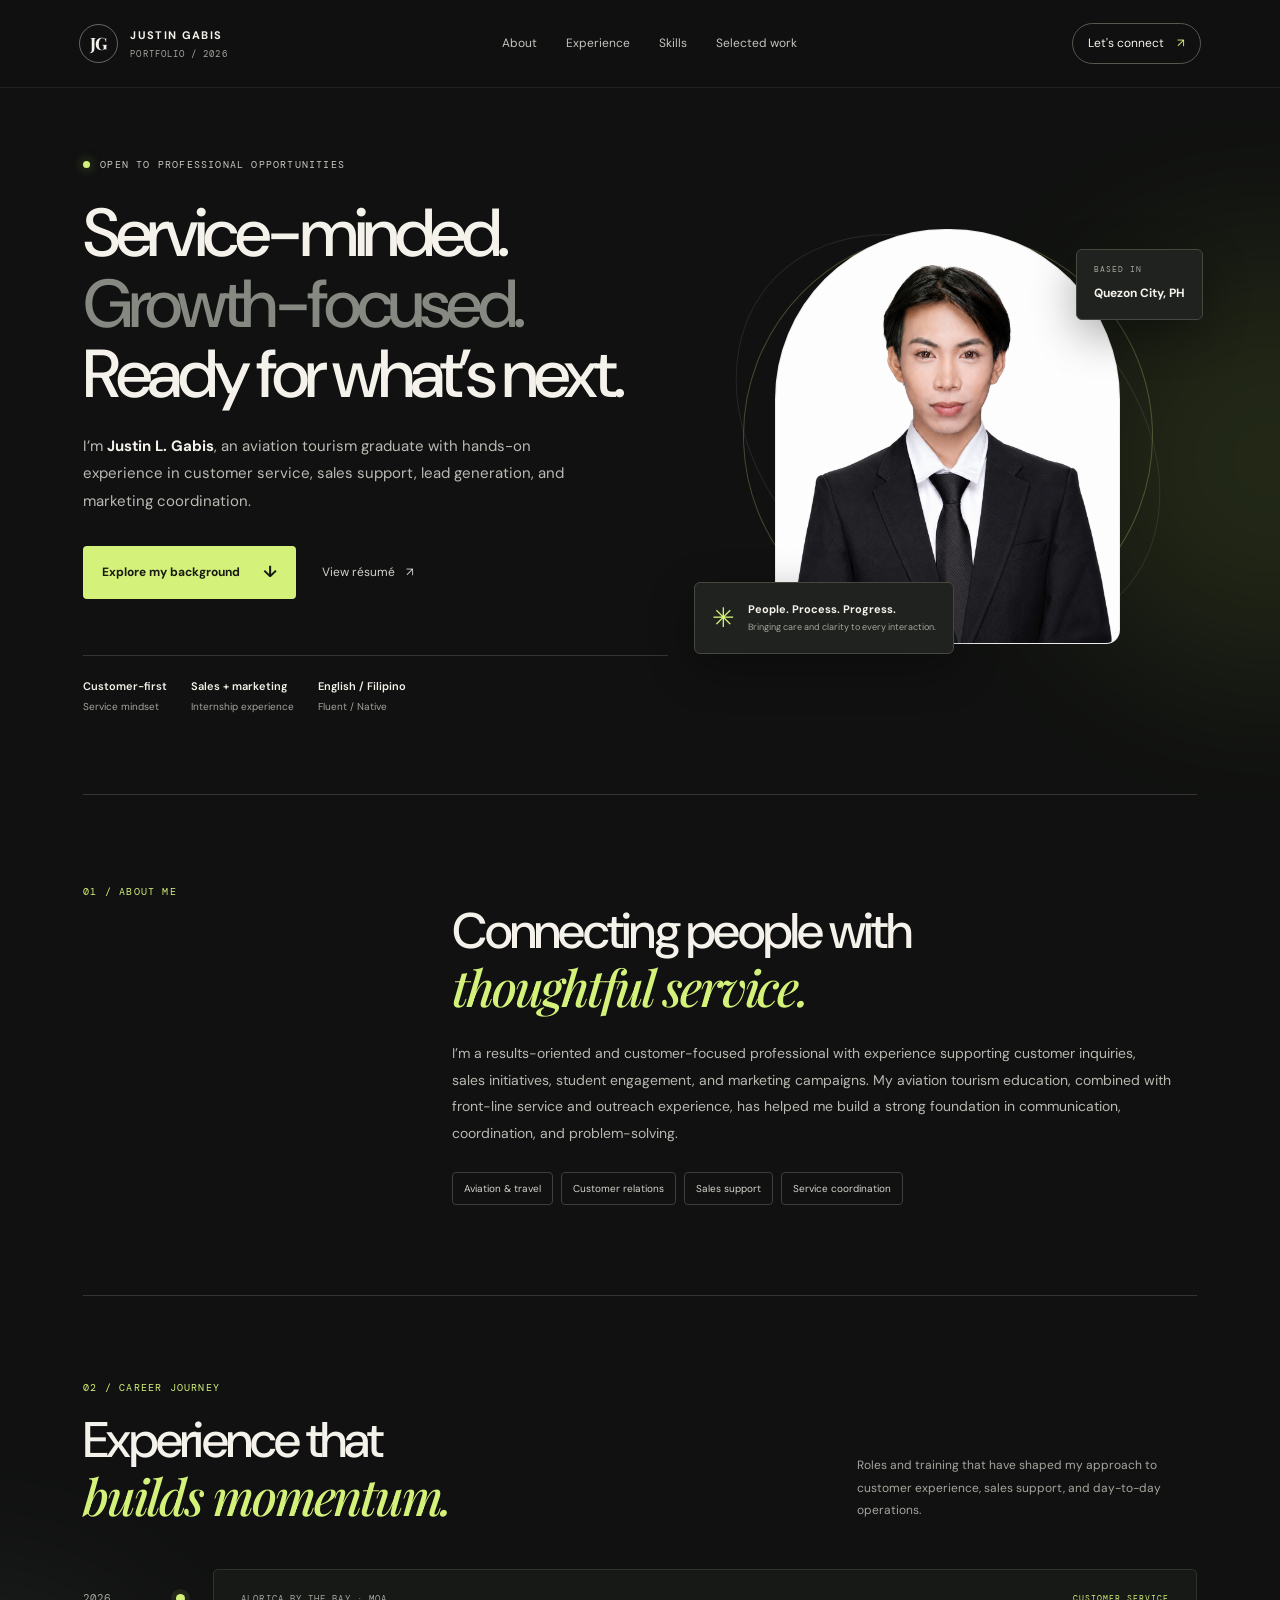
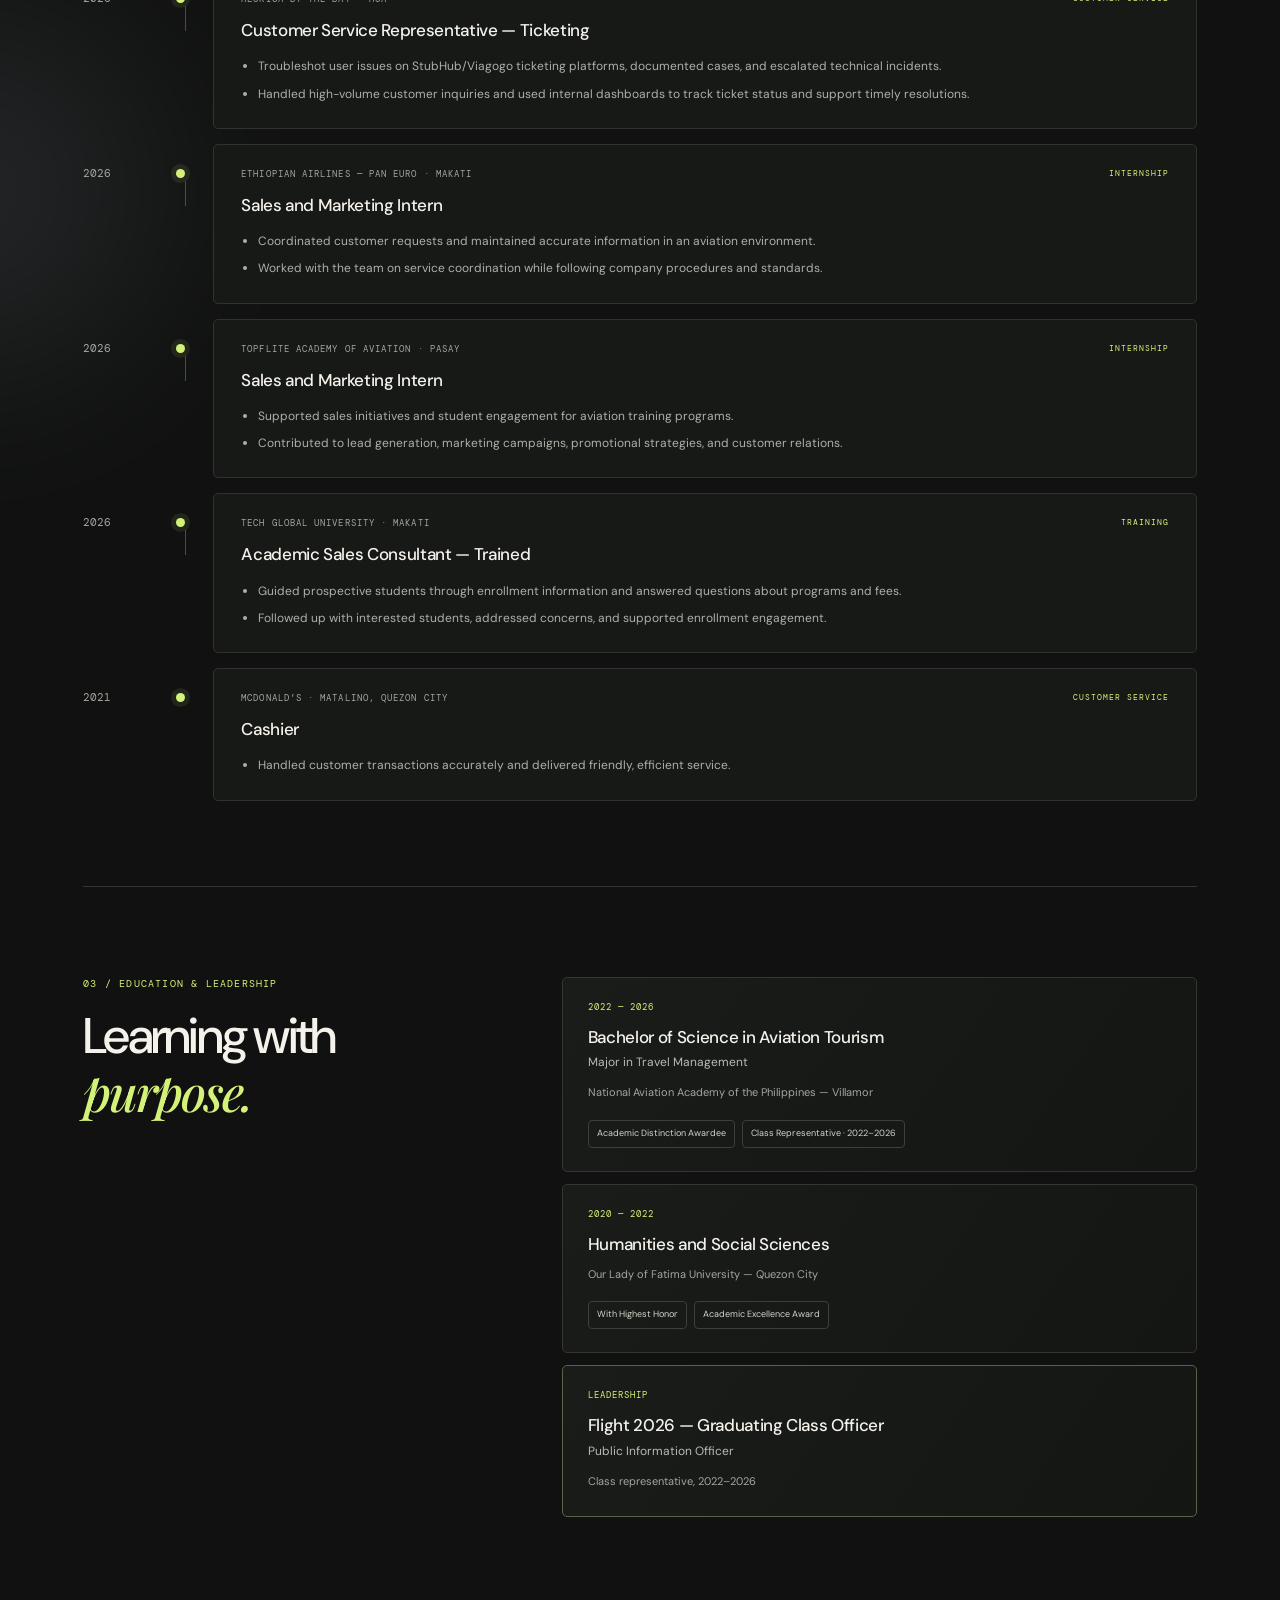
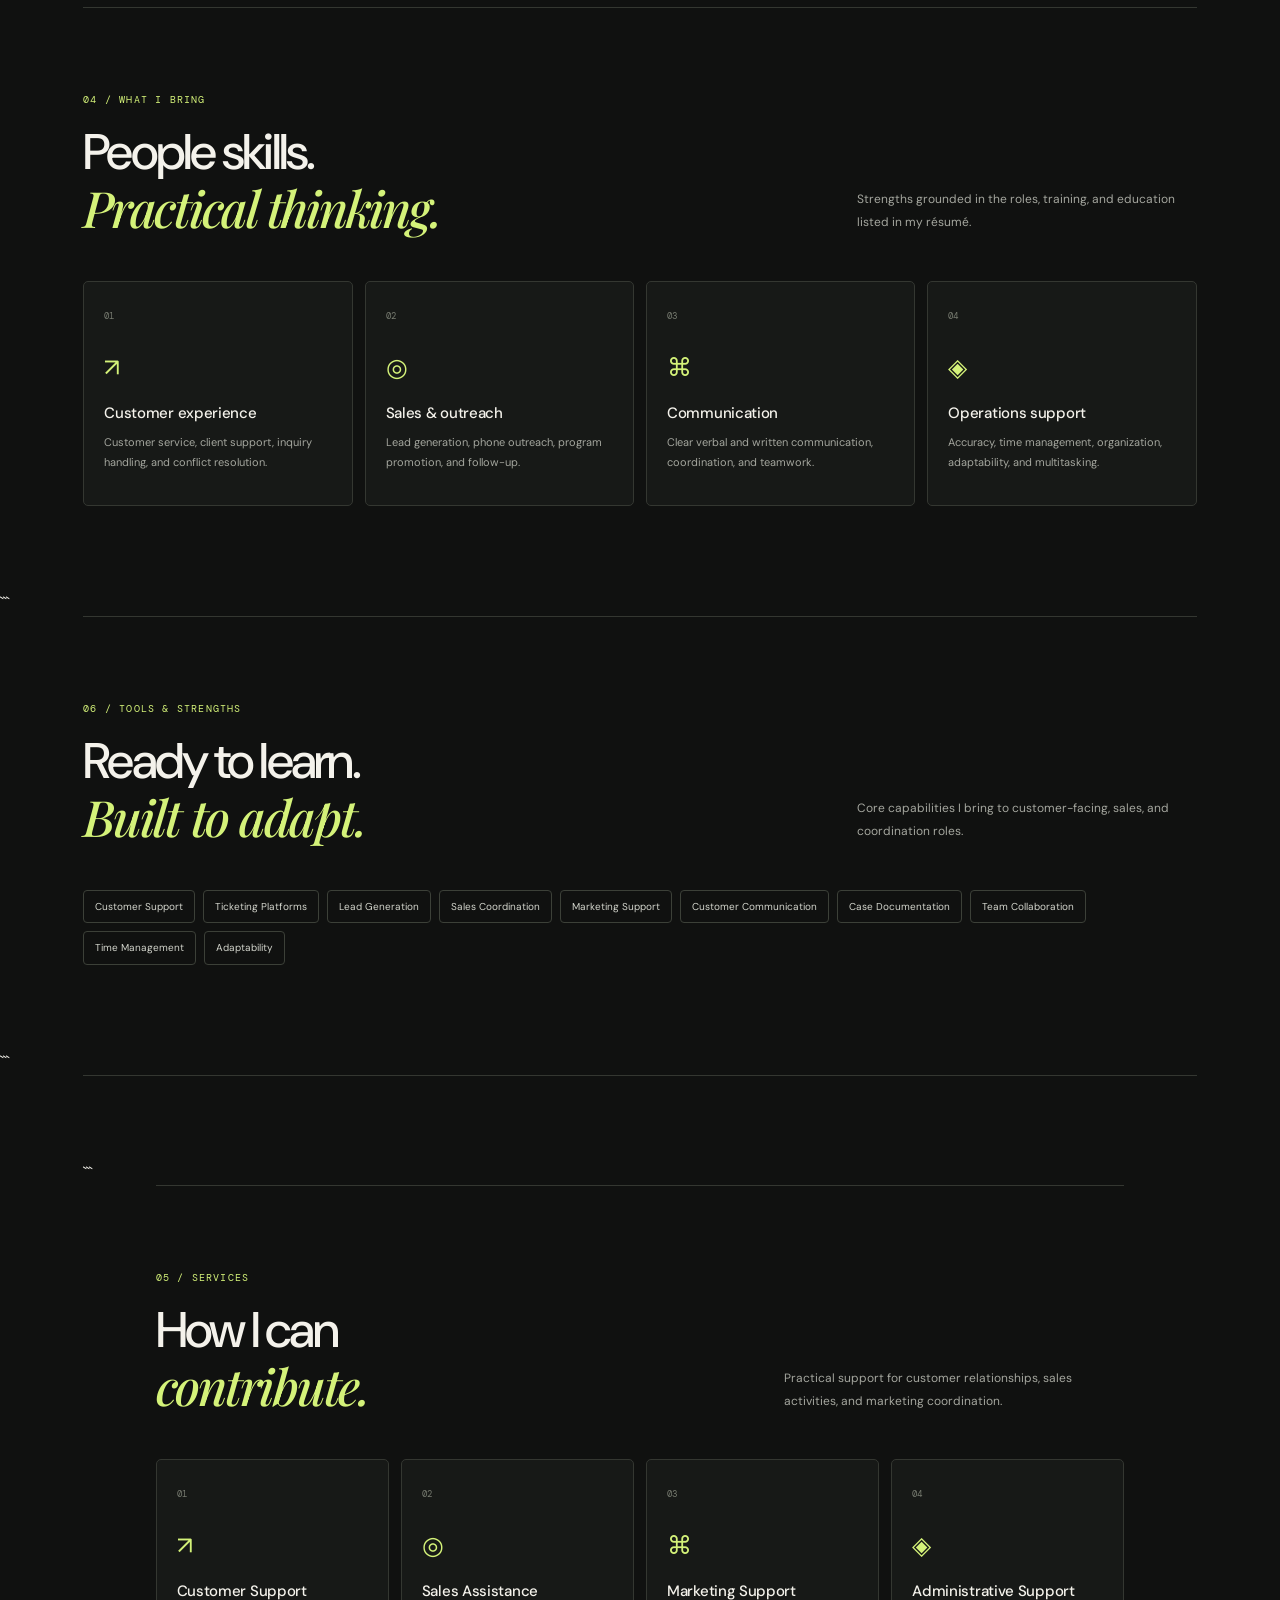
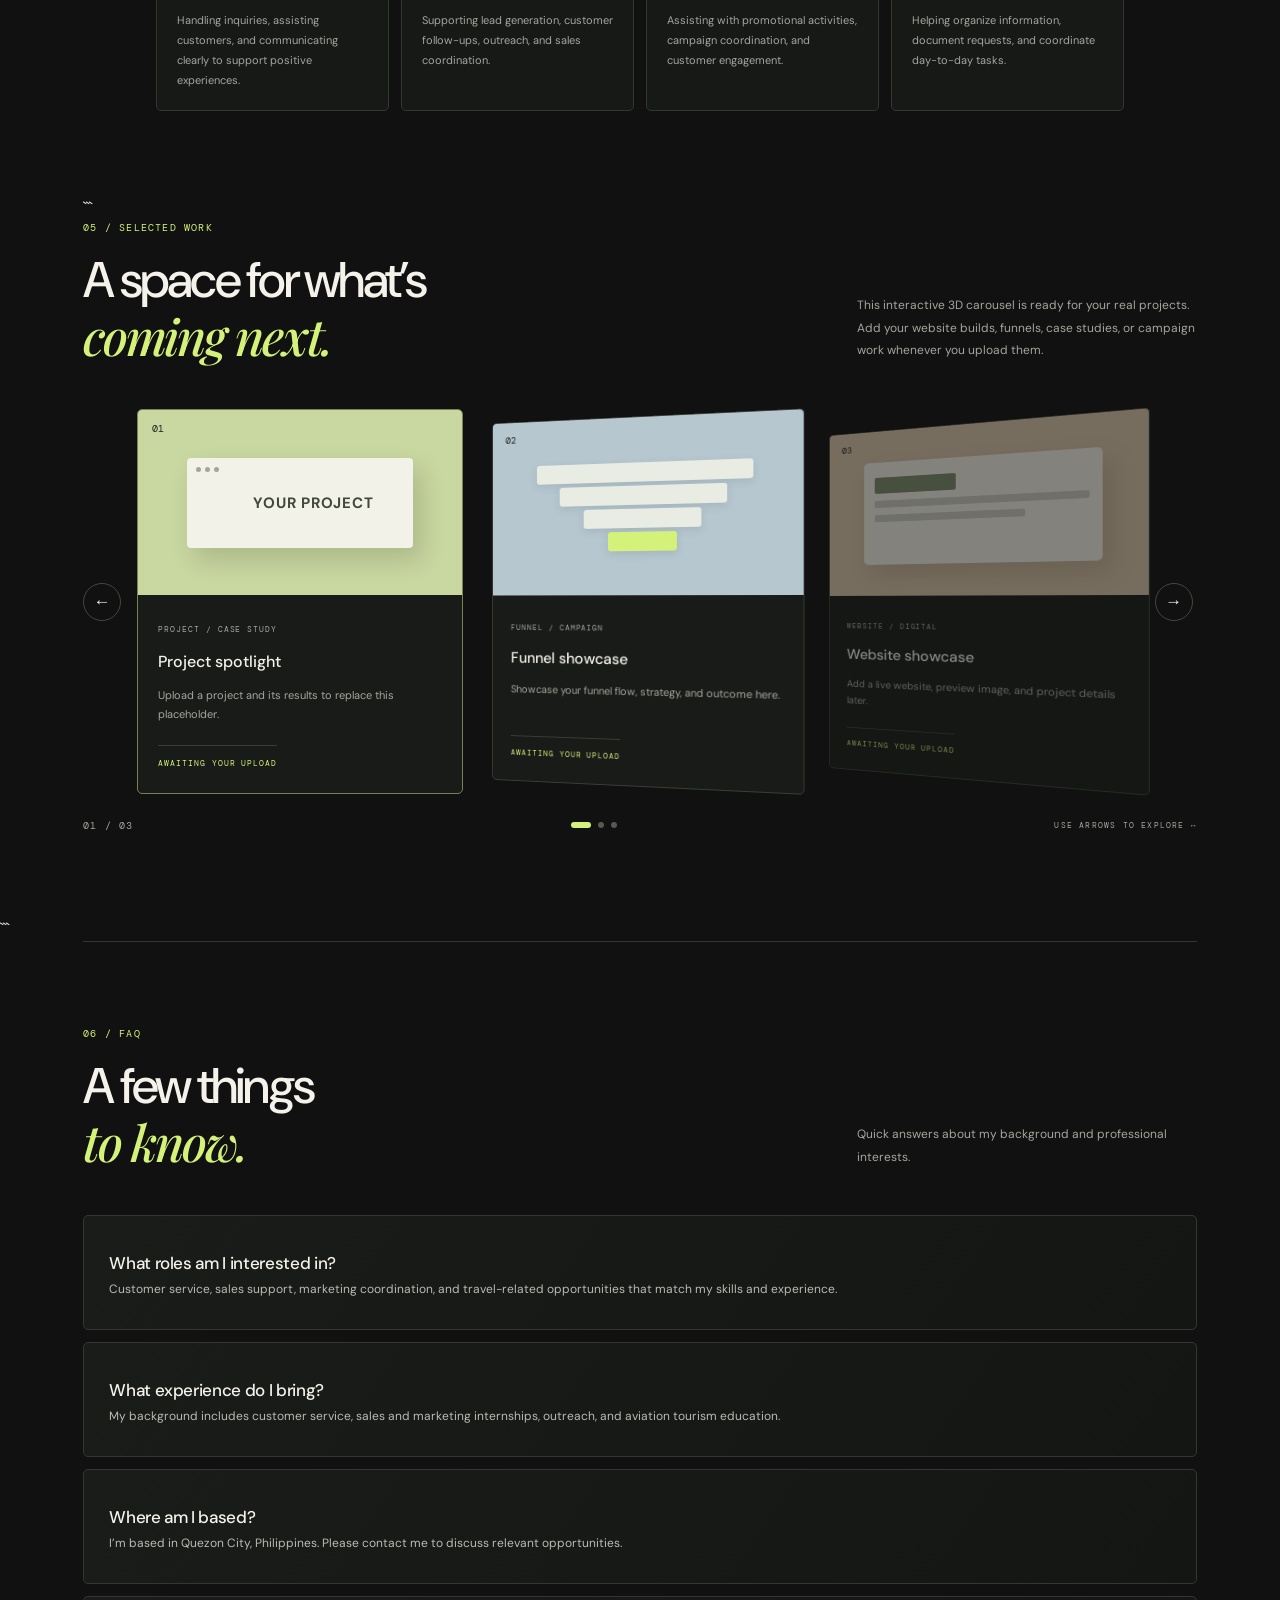
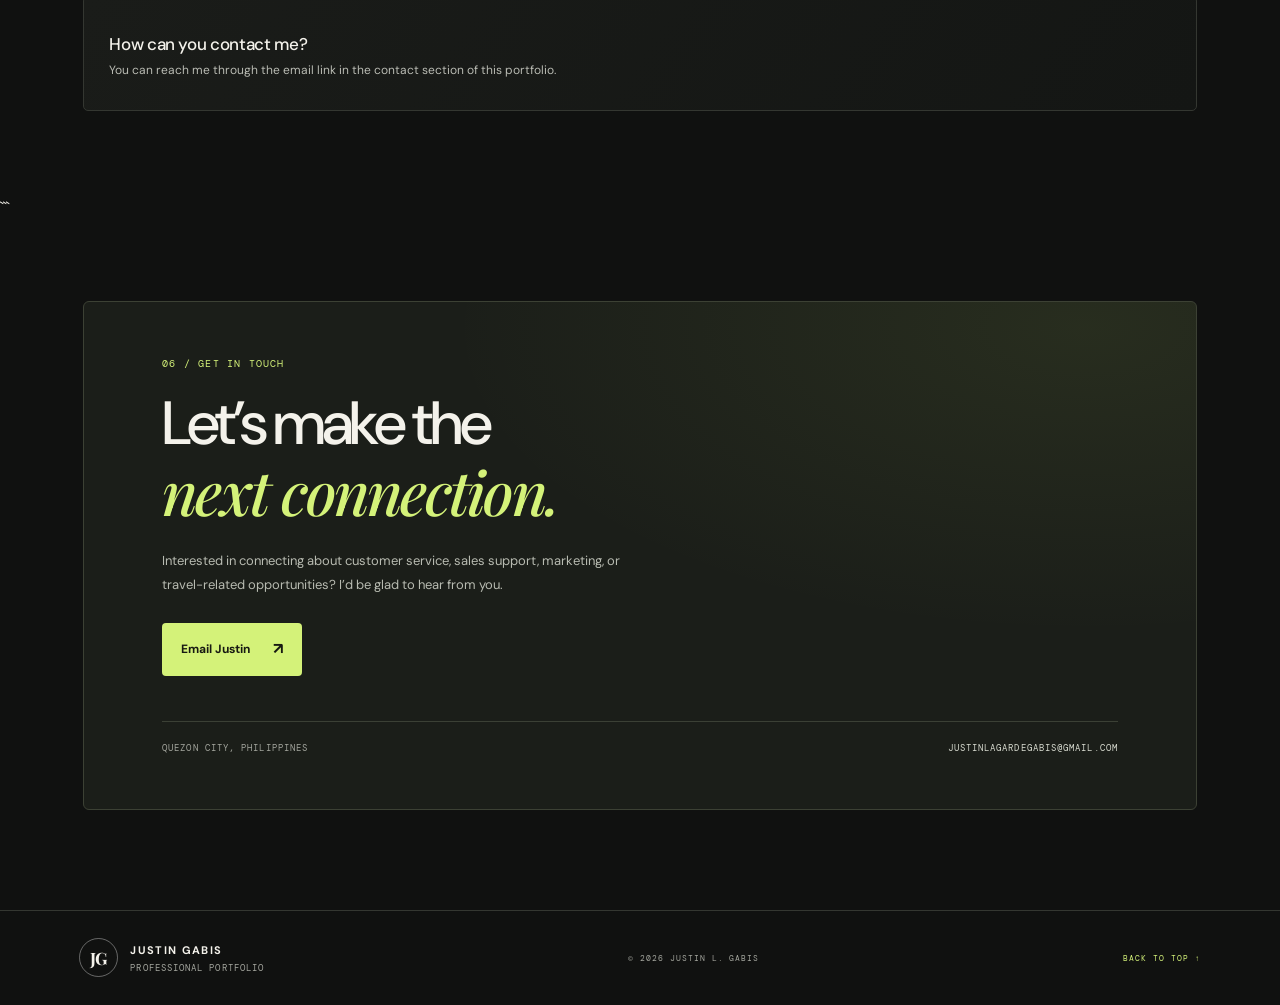
==== index.html @ 482de53a "Add skills section with tools and strengths" ====
<!doctype html>
<html lang="en">
<head>
  <meta charset="UTF-8" />
  <meta name="viewport" content="width=device-width, initial-scale=1.0" />
  <meta name="theme-color" content="#111111" />
  <meta name="description" content="The professional portfolio of Justin L. Gabis — aviation tourism graduate with experience in customer service, sales support, and marketing." />
  <title>Justin L. Gabis — Professional Portfolio</title>
  <link rel="icon" href="favicon.svg" type="image/svg+xml" />
  <link rel="stylesheet" href="styles.css" />
</head>
<body>
  <div class="ambient ambient-one"></div><div class="ambient ambient-two"></div>
  <header class="topbar">
    <a class="brand" href="#home" aria-label="Justin Gabis home"><span class="brand-mark">JG</span><span>JUSTIN GABIS<span class="brand-sub">PORTFOLIO / 2026</span></span></a>
    <nav aria-label="Main navigation">
      <a href="#about">About</a><a href="#experience">Experience</a><a href="#skills">Skills</a><a href="#work">Selected work</a>
    </nav>
    <a class="contact-pill" href="mailto:justinlagardegabis@gmail.com">Let's connect <span>↗</span></a>
  </header>

  <main>
    <section class="hero section-shell" id="home">
      <div class="hero-copy">
        <div class="eyebrow"><span class="status-dot"></span> OPEN TO PROFESSIONAL OPPORTUNITIES</div>
        <h1>Service-minded.<br /><span class="muted-title">Growth-focused.</span><br />Ready for what’s next.</h1>
        <p class="hero-intro">I’m <strong>Justin L. Gabis</strong>, an aviation tourism graduate with hands-on experience in customer service, sales support, lead generation, and marketing coordination.</p>
        <div class="hero-actions"><a class="button button-light" href="#experience">Explore my background <span>↓</span></a><a class="text-link" href="justin-gabis-resume.pdf" target="_blank" rel="noreferrer">View résumé <span>↗</span></a></div>
        <div class="hero-metrics">
          <div><strong>Customer-first</strong><span>Service mindset</span></div>
          <div><strong>Sales + marketing</strong><span>Internship experience</span></div>
          <div><strong>English / Filipino</strong><span>Fluent / Native</span></div>
        </div>
      </div>
      <div class="hero-visual">
        <div class="portrait-frame"><div class="portrait-glow"></div><img src="justin-gabis-portrait.png" alt="Professional portrait of Justin L. Gabis" /></div>
        <div class="floating-card card-top"><span class="tiny-label">BASED IN</span><strong>Quezon City, PH</strong></div>
        <div class="floating-card card-bottom"><span class="spark">✳</span><div><strong>People. Process. Progress.</strong><small>Bringing care and clarity to every interaction.</small></div></div>
        <div class="orbit orbit-one"></div><div class="orbit orbit-two"></div>
      </div>
    </section>

    <section class="section-shell intro-grid" id="about">
      <div class="section-kicker">01 / ABOUT ME</div>
      <div class="intro-content"><h2>Connecting people with<br /><span class="serif-accent">thoughtful service.</span></h2>
        <p>I’m a results-oriented and customer-focused professional with experience supporting customer inquiries, sales initiatives, student engagement, and marketing campaigns. My aviation tourism education, combined with front-line service and outreach experience, has helped me build a strong foundation in communication, coordination, and problem-solving.</p>
        <div class="chips"><span>Aviation & travel</span><span>Customer relations</span><span>Sales support</span><span>Service coordination</span></div>
      </div>
    </section>

    <section class="section-shell experience-section" id="experience">
      <div class="section-heading"><div><div class="section-kicker">02 / CAREER JOURNEY</div><h2>Experience that<br /><span class="serif-accent">builds momentum.</span></h2></div><p>Roles and training that have shaped my approach to customer experience, sales support, and day-to-day operations.</p></div>
      <div class="timeline">
        <article class="timeline-item"><div class="timeline-date">2026</div><div class="timeline-marker"></div><div class="timeline-card"><div class="timeline-meta"><span>ALORICA BY THE BAY · MOA</span><span class="role-type">CUSTOMER SERVICE</span></div><h3>Customer Service Representative — Ticketing</h3><ul><li>Troubleshot user issues on StubHub/Viagogo ticketing platforms, documented cases, and escalated technical incidents.</li><li>Handled high-volume customer inquiries and used internal dashboards to track ticket status and support timely resolutions.</li></ul></div></article>
        <article class="timeline-item"><div class="timeline-date">2026</div><div class="timeline-marker"></div><div class="timeline-card"><div class="timeline-meta"><span>ETHIOPIAN AIRLINES — PAN EURO · MAKATI</span><span class="role-type">INTERNSHIP</span></div><h3>Sales and Marketing Intern</h3><ul><li>Coordinated customer requests and maintained accurate information in an aviation environment.</li><li>Worked with the team on service coordination while following company procedures and standards.</li></ul></div></article>
        <article class="timeline-item"><div class="timeline-date">2026</div><div class="timeline-marker"></div><div class="timeline-card"><div class="timeline-meta"><span>TOPFLITE ACADEMY OF AVIATION · PASAY</span><span class="role-type">INTERNSHIP</span></div><h3>Sales and Marketing Intern</h3><ul><li>Supported sales initiatives and student engagement for aviation training programs.</li><li>Contributed to lead generation, marketing campaigns, promotional strategies, and customer relations.</li></ul></div></article>
        <article class="timeline-item"><div class="timeline-date">2026</div><div class="timeline-marker"></div><div class="timeline-card"><div class="timeline-meta"><span>TECH GLOBAL UNIVERSITY · MAKATI</span><span class="role-type">TRAINING</span></div><h3>Academic Sales Consultant — Trained</h3><ul><li>Guided prospective students through enrollment information and answered questions about programs and fees.</li><li>Followed up with interested students, addressed concerns, and supported enrollment engagement.</li></ul></div></article>
        <article class="timeline-item"><div class="timeline-date">2021</div><div class="timeline-marker"></div><div class="timeline-card"><div class="timeline-meta"><span>MCDONALD’S · MATALINO, QUEZON CITY</span><span class="role-type">CUSTOMER SERVICE</span></div><h3>Cashier</h3><ul><li>Handled customer transactions accurately and delivered friendly, efficient service.</li></ul></div></article>
      </div>
    </section>

    <section class="section-shell education-grid">
      <div><div class="section-kicker">03 / EDUCATION & LEADERSHIP</div><h2>Learning with<br /><span class="serif-accent">purpose.</span></h2></div>
      <div class="education-stack">
        <article class="education-card"><div class="edu-year">2022 — 2026</div><h3>Bachelor of Science in Aviation Tourism</h3><p>Major in Travel Management</p><span class="school-name">National Aviation Academy of the Philippines — Villamor</span><div class="edu-tags"><span>Academic Distinction Awardee</span><span>Class Representative · 2022–2026</span></div></article>
        <article class="education-card"><div class="edu-year">2020 — 2022</div><h3>Humanities and Social Sciences</h3><span class="school-name">Our Lady of Fatima University — Quezon City</span><div class="edu-tags"><span>With Highest Honor</span><span>Academic Excellence Award</span></div></article>
        <article class="education-card leadership-card"><div class="edu-year">LEADERSHIP</div><h3>Flight 2026 — Graduating Class Officer</h3><p>Public Information Officer</p><span class="school-name">Class representative, 2022–2026</span></article>
      </div>
    </section>

    <section class="section-shell skills-section" id="skills">
      <div class="section-heading"><div><div class="section-kicker">04 / WHAT I BRING</div><h2>People skills.<br /><span class="serif-accent">Practical thinking.</span></h2></div><p>Strengths grounded in the roles, training, and education listed in my résumé.</p></div>
      <div class="skills-grid">
        <article class="skill-card"><span class="skill-number">01</span><div class="skill-icon">↗</div><h3>Customer experience</h3><p>Customer service, client support, inquiry handling, and conflict resolution.</p></article>
        <article class="skill-card"><span class="skill-number">02</span><div class="skill-icon">◎</div><h3>Sales & outreach</h3><p>Lead generation, phone outreach, program promotion, and follow-up.</p></article>
        <article class="skill-card"><span class="skill-number">03</span><div class="skill-icon">⌘</div><h3>Communication</h3><p>Clear verbal and written communication, coordination, and teamwork.</p></article>
        <article class="skill-card"><span class="skill-number">04</span><div class="skill-icon">◈</div><h3>Operations support</h3><p>Accuracy, time management, organization, adaptability, and multitasking.</p></article>
      </div>
    </section>
```
<section class="section-shell skills-section" id="tools">
  <div class="section-heading">
    <div>
      <div class="section-kicker">06 / TOOLS & STRENGTHS</div>
      <h2>Ready to learn.<br /><span class="serif-accent">Built to adapt.</span></h2>
    </div>
    <p>Core capabilities I bring to customer-facing, sales, and coordination roles.</p>
  </div>
  <div class="chips">
    <span>Customer Support</span>
    <span>Ticketing Platforms</span>
    <span>Lead Generation</span>
    <span>Sales Coordination</span>
    <span>Marketing Support</span>
    <span>Customer Communication</span>
    <span>Case Documentation</span>
    <span>Team Collaboration</span>
    <span>Time Management</span>
    <span>Adaptability</span>
  </div>
</section>
```

    <section class="section-shell work-section" id="work"> ```
<section class="section-shell skills-section" id="services">
  <div class="section-heading">
    <div>
      <div class="section-kicker">05 / SERVICES</div>
      <h2>How I can<br /><span class="serif-accent">contribute.</span></h2>
    </div>
    <p>Practical support for customer relationships, sales activities, and marketing coordination.</p>
  </div>
  <div class="skills-grid">
    <article class="skill-card">
      <span class="skill-number">01</span>
      <div class="skill-icon">↗</div>
      <h3>Customer Support</h3>
      <p>Handling inquiries, assisting customers, and communicating clearly to support positive experiences.</p>
    </article>
    <article class="skill-card">
      <span class="skill-number">02</span>
      <div class="skill-icon">◎</div>
      <h3>Sales Assistance</h3>
      <p>Supporting lead generation, customer follow-ups, outreach, and sales coordination.</p>
    </article>
    <article class="skill-card">
      <span class="skill-number">03</span>
      <div class="skill-icon">⌘</div>
      <h3>Marketing Support</h3>
      <p>Assisting with promotional activities, campaign coordination, and customer engagement.</p>
    </article>
    <article class="skill-card">
      <span class="skill-number">04</span>
      <div class="skill-icon">◈</div>
      <h3>Administrative Support</h3>
      <p>Helping organize information, document requests, and coordinate day-to-day tasks.</p>
    </article>
  </div>
</section>
```

      <div class="section-heading"><div><div class="section-kicker">05 / SELECTED WORK</div><h2>A space for what’s<br /><span class="serif-accent">coming next.</span></h2></div><p>This interactive 3D carousel is ready for your real projects. Add your website builds, funnels, case studies, or campaign work whenever you upload them.</p></div>
      <div class="carousel-wrap">
        <button class="carousel-control prev" aria-label="Previous item">←</button>
        <div class="carousel-stage"><div class="carousel" id="carousel">
          <article class="work-card"><div class="work-art art-one"><span>01</span><div class="art-window"><i></i><i></i><i></i><b>YOUR PROJECT</b></div></div><div class="work-card-info"><span>PROJECT / CASE STUDY</span><h3>Project spotlight</h3><p>Upload a project and its results to replace this placeholder.</p><span class="placeholder-label">AWAITING YOUR UPLOAD</span></div></article>
          <article class="work-card"><div class="work-art art-two"><span>02</span><div class="funnel-art"><i></i><i></i><i></i><i></i></div></div><div class="work-card-info"><span>FUNNEL / CAMPAIGN</span><h3>Funnel showcase</h3><p>Showcase your funnel flow, strategy, and outcome here.</p><span class="placeholder-label">AWAITING YOUR UPLOAD</span></div></article>
          <article class="work-card"><div class="work-art art-three"><span>03</span><div class="browser-art"><div></div><div></div><div></div></div></div><div class="work-card-info"><span>WEBSITE / DIGITAL</span><h3>Website showcase</h3><p>Add a live website, preview image, and project details later.</p><span class="placeholder-label">AWAITING YOUR UPLOAD</span></div></article>
        </div></div>
        <button class="carousel-control next" aria-label="Next item">→</button>
      </div>
      <div class="carousel-footer"><span id="carousel-count">01 / 03</span><div class="carousel-dots"><button class="active" aria-label="Show item 1"></button><button aria-label="Show item 2"></button><button aria-label="Show item 3"></button></div><span class="drag-hint">USE ARROWS TO EXPLORE ↔</span></div>
    </section>
```
<section class="section-shell skills-section" id="faq">
  <div class="section-heading">
    <div>
      <div class="section-kicker">06 / FAQ</div>
      <h2>A few things<br /><span class="serif-accent">to know.</span></h2>
    </div>
    <p>Quick answers about my background and professional interests.</p>
  </div>
  <div class="education-stack">
    <article class="education-card">
      <h3>What roles am I interested in?</h3>
      <p>Customer service, sales support, marketing coordination, and travel-related opportunities that match my skills and experience.</p>
    </article>
    <article class="education-card">
      <h3>What experience do I bring?</h3>
      <p>My background includes customer service, sales and marketing internships, outreach, and aviation tourism education.</p>
    </article>
    <article class="education-card">
      <h3>Where am I based?</h3>
      <p>I’m based in Quezon City, Philippines. Please contact me to discuss relevant opportunities.</p>
    </article>
    <article class="education-card">
      <h3>How can you contact me?</h3>
      <p>You can reach me through the email link in the contact section of this portfolio.</p>
    </article>
  </div>
</section>
```

    <section class="section-shell contact-section" id="contact">
      <div class="contact-panel"><div class="section-kicker">06 / GET IN TOUCH</div><h2>Let’s make the<br /><span class="serif-accent">next connection.</span></h2><p>Interested in connecting about customer service, sales support, marketing, or travel-related opportunities? I’d be glad to hear from you.</p><a class="button button-light" href="mailto:justinlagardegabis@gmail.com">Email Justin <span>↗</span></a><div class="contact-details"><span>QUEZON CITY, PHILIPPINES</span><a href="mailto:justinlagardegabis@gmail.com">JUSTINLAGARDEGABIS@GMAIL.COM</a></div></div>
    </section>
  </main>
  <footer class="footer"><a class="brand" href="#home"><span class="brand-mark">JG</span><span>JUSTIN GABIS<span class="brand-sub">PROFESSIONAL PORTFOLIO</span></span></a><span>© 2026 JUSTIN L. GABIS</span><a href="#home">BACK TO TOP ↑</a></footer>
  <script src="script.js"></script>
</body>
</html>
---- styles.css ----
@import url('https://fonts.googleapis.com/css2?family=DM+Mono:wght@400;500&family=DM+Sans:wght@400;500;600;700&family=Playfair+Display:ital,wght@1,500&display=swap');
:root{--bg:#101110;--panel:#181a18;--panel2:#20221f;--line:#343731;--text:#f4f2eb;--muted:#a4a69e;--lime:#d4f279;--serif:'Playfair Display',Georgia,serif;--sans:'DM Sans',Arial,sans-serif;--mono:'DM Mono',monospace}
*{box-sizing:border-box}html{scroll-behavior:smooth;scroll-padding-top:95px}body{margin:0;background:var(--bg);color:var(--text);font-family:var(--sans);line-height:1.55;overflow-x:hidden}a{color:inherit;text-decoration:none}.ambient{position:absolute;pointer-events:none;border-radius:50%;filter:blur(90px);opacity:.12;z-index:-1}.ambient-one{width:420px;height:420px;background:#a7ce48;top:250px;right:-200px}.ambient-two{width:380px;height:380px;background:#a0a9ba;top:1600px;left:-220px}.topbar{height:88px;display:flex;align-items:center;justify-content:space-between;padding:0 6.2%;border-bottom:1px solid #ffffff13;position:sticky;top:0;z-index:20;background:#101110eF;backdrop-filter:blur(18px)}.brand{display:flex;align-items:center;gap:12px;font-size:11px;font-weight:700;letter-spacing:.12em}.brand-mark{display:grid;place-items:center;width:39px;height:39px;border:1px solid #ffffff5c;border-radius:50%;font-family:var(--serif);font-size:17px;letter-spacing:-.06em}.brand-sub{display:block;font:9px var(--mono);color:var(--muted);letter-spacing:.12em;margin-top:3px}.topbar nav{display:flex;gap:29px;color:#c4c5bf;font-size:12px}.topbar nav a:hover,.text-link:hover{color:var(--lime)}.contact-pill{font-size:12px;border:1px solid #56594f;border-radius:30px;padding:10px 15px}.contact-pill span{color:var(--lime);margin-left:10px}.section-shell{width:min(1120px,87%);margin-inline:auto}.hero{min-height:670px;display:grid;grid-template-columns:1.08fr .92fr;align-items:center;gap:30px;padding-top:70px;padding-bottom:80px}.eyebrow,.section-kicker,.tiny-label,.timeline-meta,.role-type,.edu-year,.work-card-info>span,.placeholder-label,.carousel-footer,.contact-details,.footer>span,.footer>a:last-child{font:10px var(--mono);letter-spacing:.12em;color:var(--muted)}.eyebrow{display:flex;align-items:center;gap:10px;color:#c7c9c0}.status-dot{width:7px;height:7px;background:var(--lime);border-radius:50%;box-shadow:0 0 12px #d4f27980}h1{font-size:clamp(43px,5.3vw,72px);letter-spacing:-.065em;line-height:1.04;margin:27px 0 23px;font-weight:500}.muted-title{color:#858981}.hero-intro{max-width:510px;color:#b9bbb3;font-size:15px;line-height:1.85}.hero-intro strong{color:var(--text)}.hero-actions{display:flex;align-items:center;gap:26px;margin-top:30px}.button{display:inline-flex;align-items:center;gap:23px;padding:14px 19px;font-size:12px;font-weight:700;border-radius:4px;transition:transform .2s}.button:hover{transform:translateY(-2px)}.button-light{background:var(--lime);color:#171912}.button span{font-size:16px}.text-link{font-size:12px;color:#d1d2cc}.text-link span{margin-left:8px}.hero-metrics{display:flex;gap:24px;margin-top:56px;padding-top:22px;border-top:1px solid var(--line)}.hero-metrics div{display:flex;flex-direction:column;gap:4px}.hero-metrics strong{font-size:11px;font-weight:600}.hero-metrics span{font-size:10px;color:var(--muted)}.hero-visual{height:480px;position:relative;display:grid;place-items:center}.portrait-frame{position:relative;width:min(345px,76%);height:415px;border-radius:170px 170px 14px 14px;overflow:hidden;background:#e8e8e5;border:1px solid #ffffff2c;z-index:2}.portrait-frame img{height:100%;width:100%;object-fit:cover;object-position:center 20%;display:block;position:relative;z-index:1}.portrait-glow{position:absolute;inset:0;background:linear-gradient(145deg,#d4f27940,transparent 45%);z-index:2;pointer-events:none;mix-blend-mode:soft-light}.orbit{position:absolute;border:1px solid #b2ca7350;border-radius:50%;width:410px;height:410px;transform:rotate(-24deg);z-index:0}.orbit-two{width:470px;height:350px;transform:rotate(40deg);border-color:#ffffff17}.floating-card{position:absolute;z-index:3;background:#20221f;border:1px solid #44483e;box-shadow:0 14px 45px #0005;border-radius:6px;padding:14px 17px}.card-top{top:53px;right:-6px}.tiny-label{font-size:8px;display:block;margin-bottom:6px}.card-top strong{font-size:12px}.card-bottom{bottom:22px;left:-4px;display:flex;align-items:center;gap:13px;max-width:270px}.spark{font-size:27px;color:var(--lime)}.card-bottom strong{font-size:11px;display:block}.card-bottom small{font-size:9px;color:var(--muted);display:block;margin-top:3px}.intro-grid{border-top:1px solid var(--line);padding:90px 0;display:grid;grid-template-columns:.6fr 1.4fr;gap:50px}.section-kicker{color:var(--lime)}h2{font-size:clamp(34px,4vw,50px);letter-spacing:-.055em;line-height:1.12;font-weight:500;margin:18px 0 22px}.serif-accent{font-family:var(--serif);font-weight:500;font-style:italic;color:var(--lime);letter-spacing:-.045em}.intro-content>p{max-width:720px;color:#b7b9b1;line-height:1.9;font-size:14px}.chips{display:flex;flex-wrap:wrap;gap:8px;margin-top:25px}.chips span,.edu-tags span{border:1px solid #3c4038;border-radius:4px;padding:8px 11px;color:#d3d5cc;font-size:10px}.experience-section,.skills-section,.work-section{padding:85px 0;border-top:1px solid var(--line)}.section-heading{display:flex;justify-content:space-between;align-items:end;gap:40px;margin-bottom:42px}.section-heading h2{margin-bottom:0}.section-heading>p{max-width:340px;font-size:12px;line-height:1.9;color:var(--muted);margin-bottom:5px}.timeline{display:flex;flex-direction:column;gap:15px}.timeline-item{display:grid;grid-template-columns:76px 20px 1fr;gap:17px;position:relative}.timeline-item:not(:last-child) .timeline-marker:after{content:"";position:absolute;top:12px;bottom:-28px;width:1px;background:#4a4d43;left:9px}.timeline-date{font:11px var(--mono);color:var(--muted);padding-top:22px}.timeline-marker{width:9px;height:9px;border-radius:50%;background:var(--lime);margin-top:25px;box-shadow:0 0 0 5px #d4f27916;position:relative;z-index:1}.timeline-card{border:1px solid #30332d;background:#171917;padding:23px 27px;border-radius:5px;transition:border .2s}.timeline-card:hover{border-color:#777f5e}.timeline-meta{display:flex;justify-content:space-between;gap:10px;flex-wrap:wrap;font-size:9px}.role-type{color:var(--lime);font-size:8px}.timeline-card h3,.education-card h3,.skill-card h3{font-size:17px;font-weight:500;letter-spacing:-.02em;margin:12px 0}.timeline-card ul{padding-left:17px;margin:8px 0 0;color:#aeb0a8;font-size:12px;line-height:1.85}.timeline-card li+li{margin-top:5px}.education-grid{padding:90px 0;display:grid;grid-template-columns:.8fr 1.2fr;gap:55px;border-top:1px solid var(--line)}.education-stack{display:flex;flex-direction:column;gap:12px}.education-card{padding:23px 25px;border:1px solid var(--line);background:linear-gradient(125deg,#1a1c19,#141614);border-radius:5px}.edu-year{color:var(--lime);font-size:9px}.education-card h3{margin:11px 0 3px}.education-card p{font-size:12px;color:#b9bbb3;margin:0 0 8px}.school-name{font-size:11px;color:var(--muted)}.edu-tags{display:flex;gap:7px;flex-wrap:wrap;margin-top:16px}.edu-tags span{font-size:9px;padding:6px 8px}.leadership-card{border-color:#5b6347}.skills-grid{display:grid;grid-template-columns:repeat(4,1fr);gap:12px}.skill-card{min-height:225px;border:1px solid var(--line);background:#171917;padding:20px;border-radius:5px;position:relative}.skill-number{font:9px var(--mono);color:#777b70}.skill-icon{font-size:25px;color:var(--lime);margin:22px 0 14px}.skill-card h3{font-size:15px;margin:0 0 8px}.skill-card p{font-size:11px;color:var(--muted);line-height:1.8;margin:0}.work-section{overflow:hidden}.carousel-wrap{display:grid;grid-template-columns:42px minmax(0,1fr) 42px;align-items:center;gap:12px;perspective:1000px}.carousel-stage{overflow:visible;min-width:0;perspective:1000px}.carousel{display:grid;grid-template-columns:repeat(3,minmax(0,1fr));gap:14px;transform-style:preserve-3d;transition:transform .55s cubic-bezier(.2,.75,.25,1)}.work-card{min-width:0;overflow:hidden;border:1px solid #3a3d35;background:#191b18;border-radius:5px;transform:rotateY(0);transition:transform .4s,border .3s}.work-art{height:185px;position:relative;display:grid;place-items:center;overflow:hidden}.work-art>span{position:absolute;left:14px;top:12px;font:10px var(--mono);color:#20221d;z-index:2}.art-one{background:#c9d7a0}.art-two{background:#b6c7d0}.art-three{background:#d5c1a7}.art-window{width:70%;height:90px;background:#f2f2e9;border-radius:4px;box-shadow:8px 12px 25px #20221d2b;display:flex;gap:4px;align-items:flex-start;padding:9px}.art-window i{width:5px;height:5px;background:#a1a995;border-radius:50%}.art-window b{font:700 15px var(--sans);color:#41493a;align-self:center;margin:auto;letter-spacing:.05em}.funnel-art{display:flex;flex-direction:column;align-items:center;gap:4px;width:100%}.funnel-art i{height:20px;border-radius:3px;background:#e8ece3;display:block;box-shadow:0 3px 9px #35404820}.funnel-art i:nth-child(1){width:70%}.funnel-art i:nth-child(2){width:54%}.funnel-art i:nth-child(3){width:38%}.funnel-art i:nth-child(4){width:22%;background:#d4f279}.browser-art{width:75%;height:115px;background:#eeeae1;border-radius:5px;padding:17px 12px;display:flex;flex-direction:column;gap:8px;box-shadow:8px 12px 25px #3b2b1d25}.browser-art div{height:8px;border-radius:2px;background:#c5c6bc}.browser-art div:first-child{width:40%;height:18px;background:#79866a}.browser-art div:last-child{width:72%}.work-card-info{padding:20px}.work-card-info>span{font-size:8px}.work-card-info h3{font-size:16px;font-weight:500;margin:10px 0 7px}.work-card-info p{font-size:11px;line-height:1.8;color:var(--muted);min-height:40px}.placeholder-label{display:inline-block!important;color:var(--lime)!important;font-size:8px!important;border-top:1px solid #393d33;padding-top:12px;margin-top:8px}.carousel-control{width:38px;height:38px;border:1px solid #45483e;background:transparent;color:var(--text);border-radius:50%;cursor:pointer;font-size:17px}.carousel-control:hover{background:var(--lime);color:#171912;border-color:var(--lime)}.carousel-footer{display:flex;align-items:center;justify-content:space-between;margin-top:24px}.carousel-dots{display:flex;gap:7px}.carousel-dots button{width:6px;height:6px;border-radius:50%;border:0;background:#55594e;padding:0;cursor:pointer}.carousel-dots button.active{background:var(--lime);width:20px;border-radius:5px}.drag-hint{font-size:8px}.contact-section{padding:80px 0 100px}.contact-panel{background:radial-gradient(ellipse at 90% 5%,#b6d75d15,transparent 45%),#1b1e19;border:1px solid #3c4134;border-radius:6px;padding:55px 7%;position:relative;overflow:hidden}.contact-panel h2{font-size:clamp(39px,5vw,61px);margin:19px 0}.contact-panel>p{max-width:490px;font-size:13px;line-height:1.9;color:#b8bbb1;margin-bottom:25px}.contact-details{display:flex;justify-content:space-between;gap:20px;flex-wrap:wrap;border-top:1px solid #3b4035;padding-top:20px;margin-top:45px;font-size:9px}.contact-details a{color:#d9dcd1}.footer{min-height:95px;border-top:1px solid var(--line);display:flex;align-items:center;justify-content:space-between;padding:20px 6.2%;gap:20px}.footer>span,.footer>a:last-child{font-size:8px}.footer>a:last-child{color:var(--lime)}
@media(max-width:850px){.topbar{padding:0 5%;height:76px}.topbar nav{gap:14px}.topbar nav a{font-size:11px}.contact-pill{display:none}.hero{width:90%;grid-template-columns:1fr .75fr;min-height:600px}.hero-visual{height:400px}.portrait-frame{height:345px;width:82%}.orbit{width:330px;height:330px}.orbit-two{width:360px;height:300px}.card-top{right:-10px;top:28px}.card-bottom{left:-10px;bottom:15px}.hero-metrics{gap:15px}.hero-metrics strong{font-size:10px}.section-shell{width:90%}.skills-grid{grid-template-columns:repeat(2,1fr)}.carousel{grid-template-columns:repeat(3,230px);overflow:visible}.carousel-stage{overflow:hidden}.work-card-info{padding:15px}.work-art{height:155px}}
@media(max-width:600px){.topbar{height:70px}.brand{font-size:9px}.brand-mark{width:34px;height:34px}.topbar nav{gap:12px}.topbar nav a{font-size:10px}.topbar nav a:nth-child(2),.topbar nav a:nth-child(4){display:none}.hero{display:flex;flex-direction:column-reverse;align-items:stretch;padding-top:35px;padding-bottom:55px;gap:12px}.hero-visual{height:330px}.portrait-frame{height:310px;width:220px}.orbit{width:290px;height:290px}.orbit-two{width:310px;height:240px}.card-top{right:2%;top:20px}.card-bottom{left:0;bottom:0}.hero-copy{padding-top:28px}.eyebrow{font-size:8px}h1{font-size:48px;margin-top:19px}.hero-intro{font-size:13px}.hero-metrics{gap:12px;margin-top:37px}.hero-metrics strong{font-size:9px}.hero-metrics span{font-size:8px}.intro-grid,.education-grid{grid-template-columns:1fr;gap:25px;padding:65px 0}.intro-content>p{font-size:13px}.experience-section,.skills-section,.work-section{padding:65px 0}.section-heading{display:block;margin-bottom:28px}.section-heading>p{margin-top:18px}.timeline-item{grid-template-columns:42px 12px minmax(0,1fr);gap:9px}.timeline-date{font-size:9px;padding-top:22px}.timeline-card{padding:17px 14px}.timeline-card h3{font-size:15px}.timeline-meta{font-size:8px}.timeline-card ul{font-size:11px;padding-left:14px}.timeline-marker{width:7px;height:7px}.timeline-item:not(:last-child) .timeline-marker:after{left:7px}.education-card{padding:20px}.skills-grid{gap:9px}.skill-card{padding:15px;min-height:205px}.skill-card h3{font-size:13px}.skill-card p{font-size:10px}.carousel-wrap{grid-template-columns:30px minmax(0,1fr) 30px;gap:5px}.carousel-control{width:29px;height:29px}.carousel{grid-template-columns:repeat(3,minmax(0,1fr));gap:8px}.work-art{height:105px}.work-card-info{padding:10px}.work-card-info h3{font-size:12px}.work-card-info p{font-size:9px;min-height:68px}.work-card-info>span{font-size:7px}.placeholder-label{font-size:6px!important}.carousel-footer{font-size:8px}.drag-hint{display:none}.contact-panel{padding:35px 7%}.contact-details{font-size:8px}.footer{padding:22px 5%;flex-wrap:wrap}.footer>span{order:3;width:100%}}
@media(prefers-reduced-motion:reduce){html{scroll-behavior:auto}*,*::before,*::after{transition:none!important;animation:none!important}}
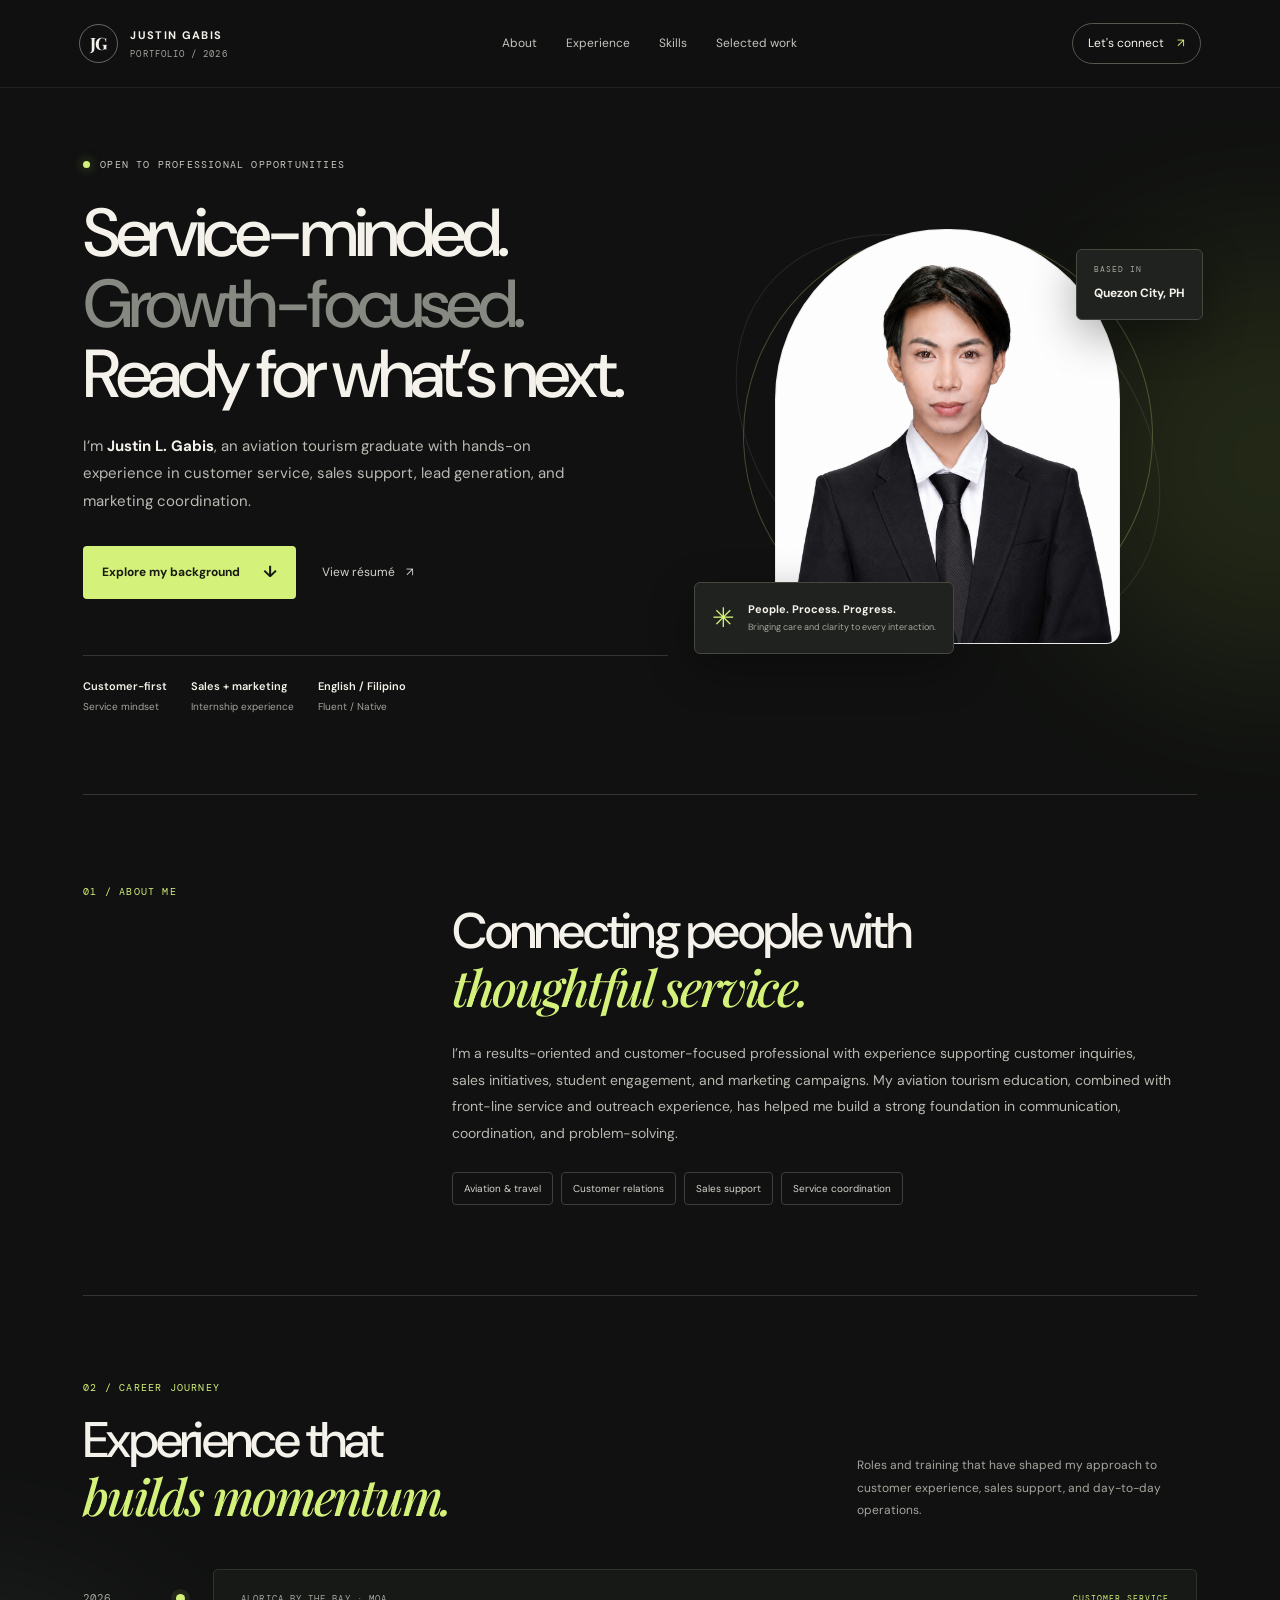
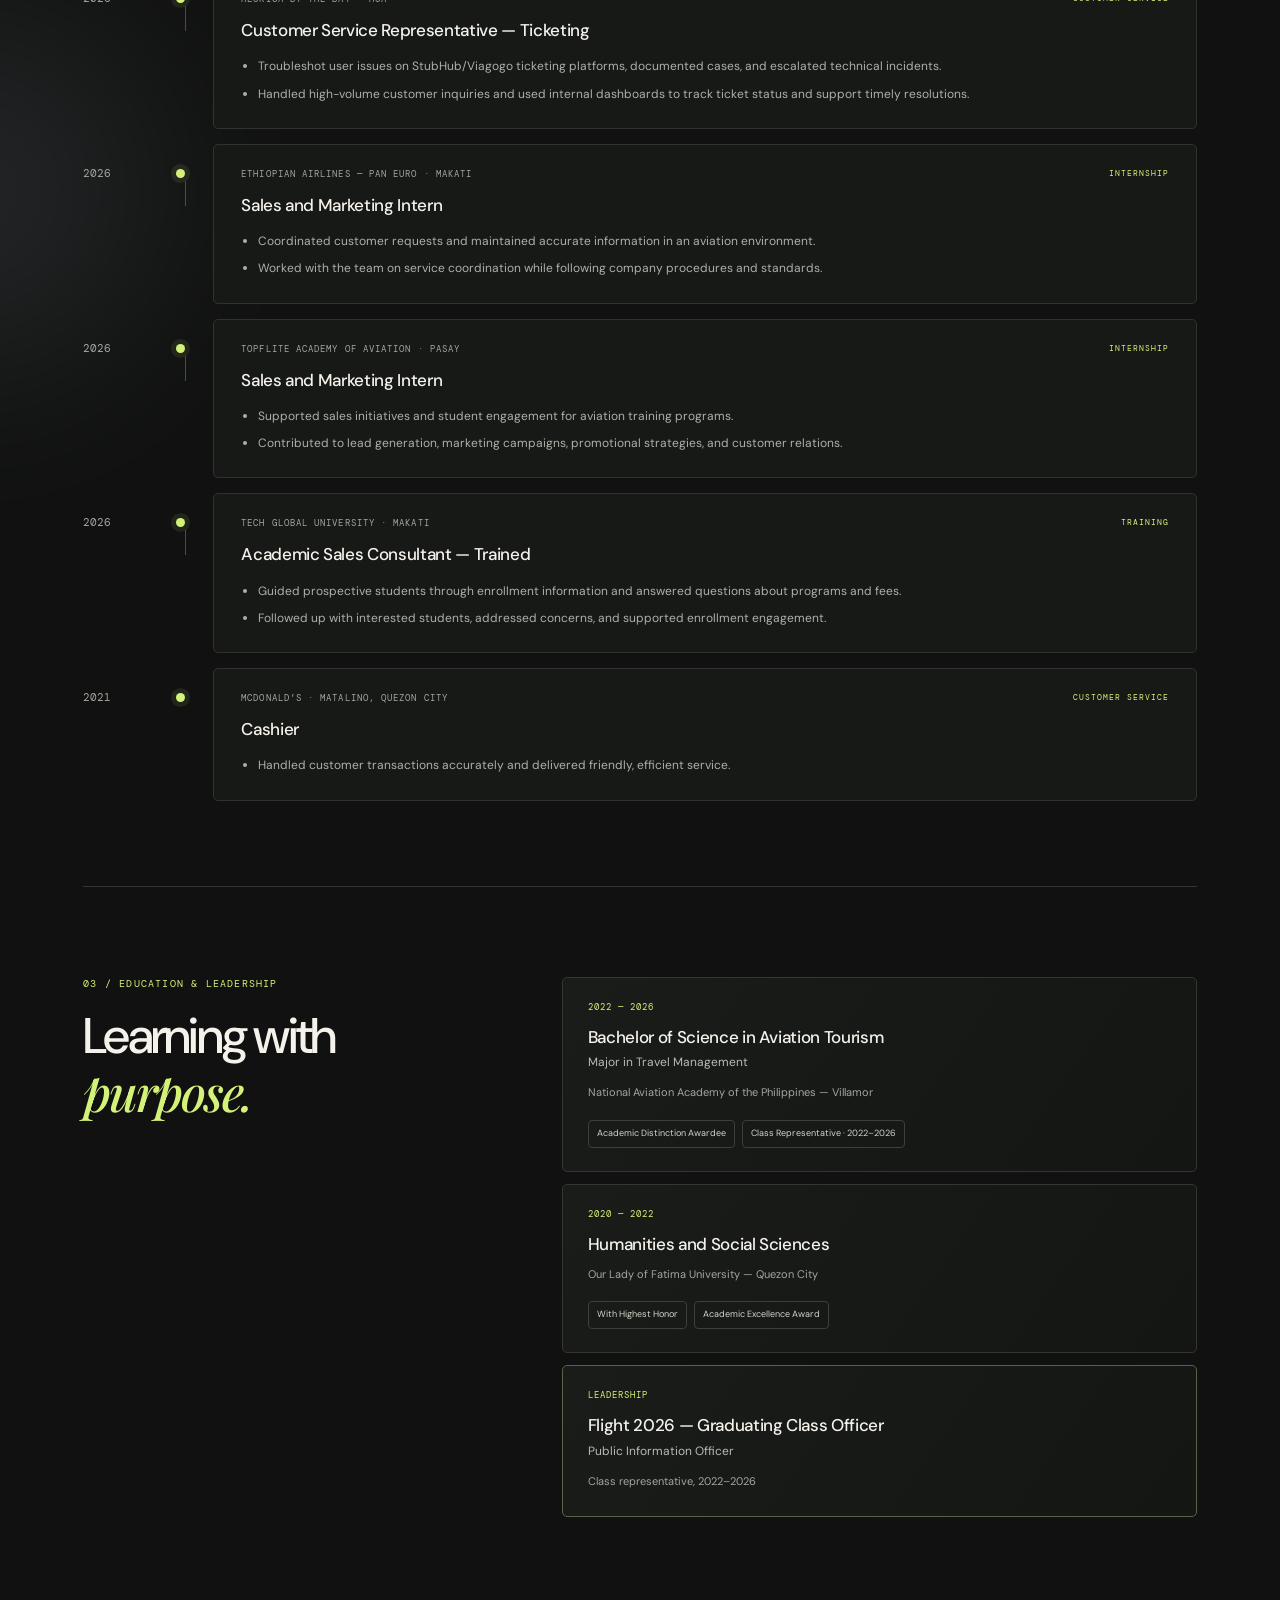
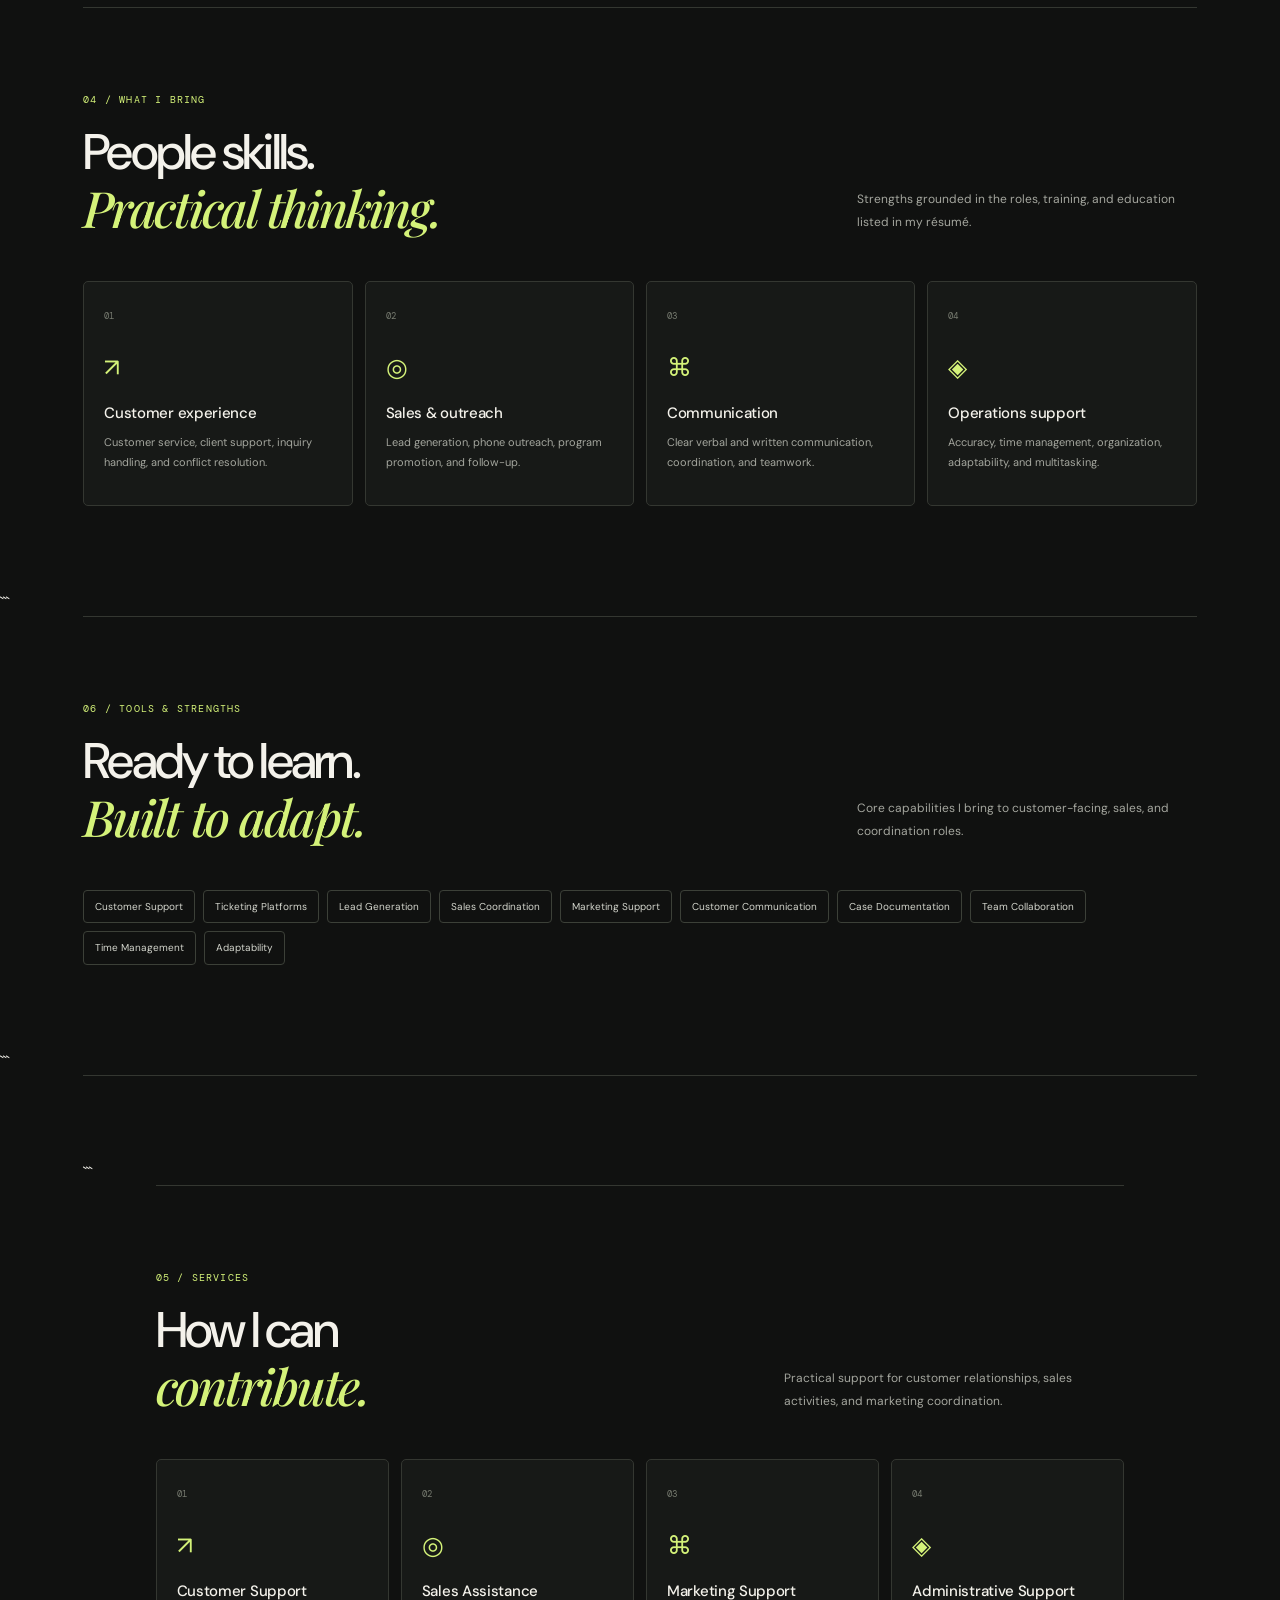
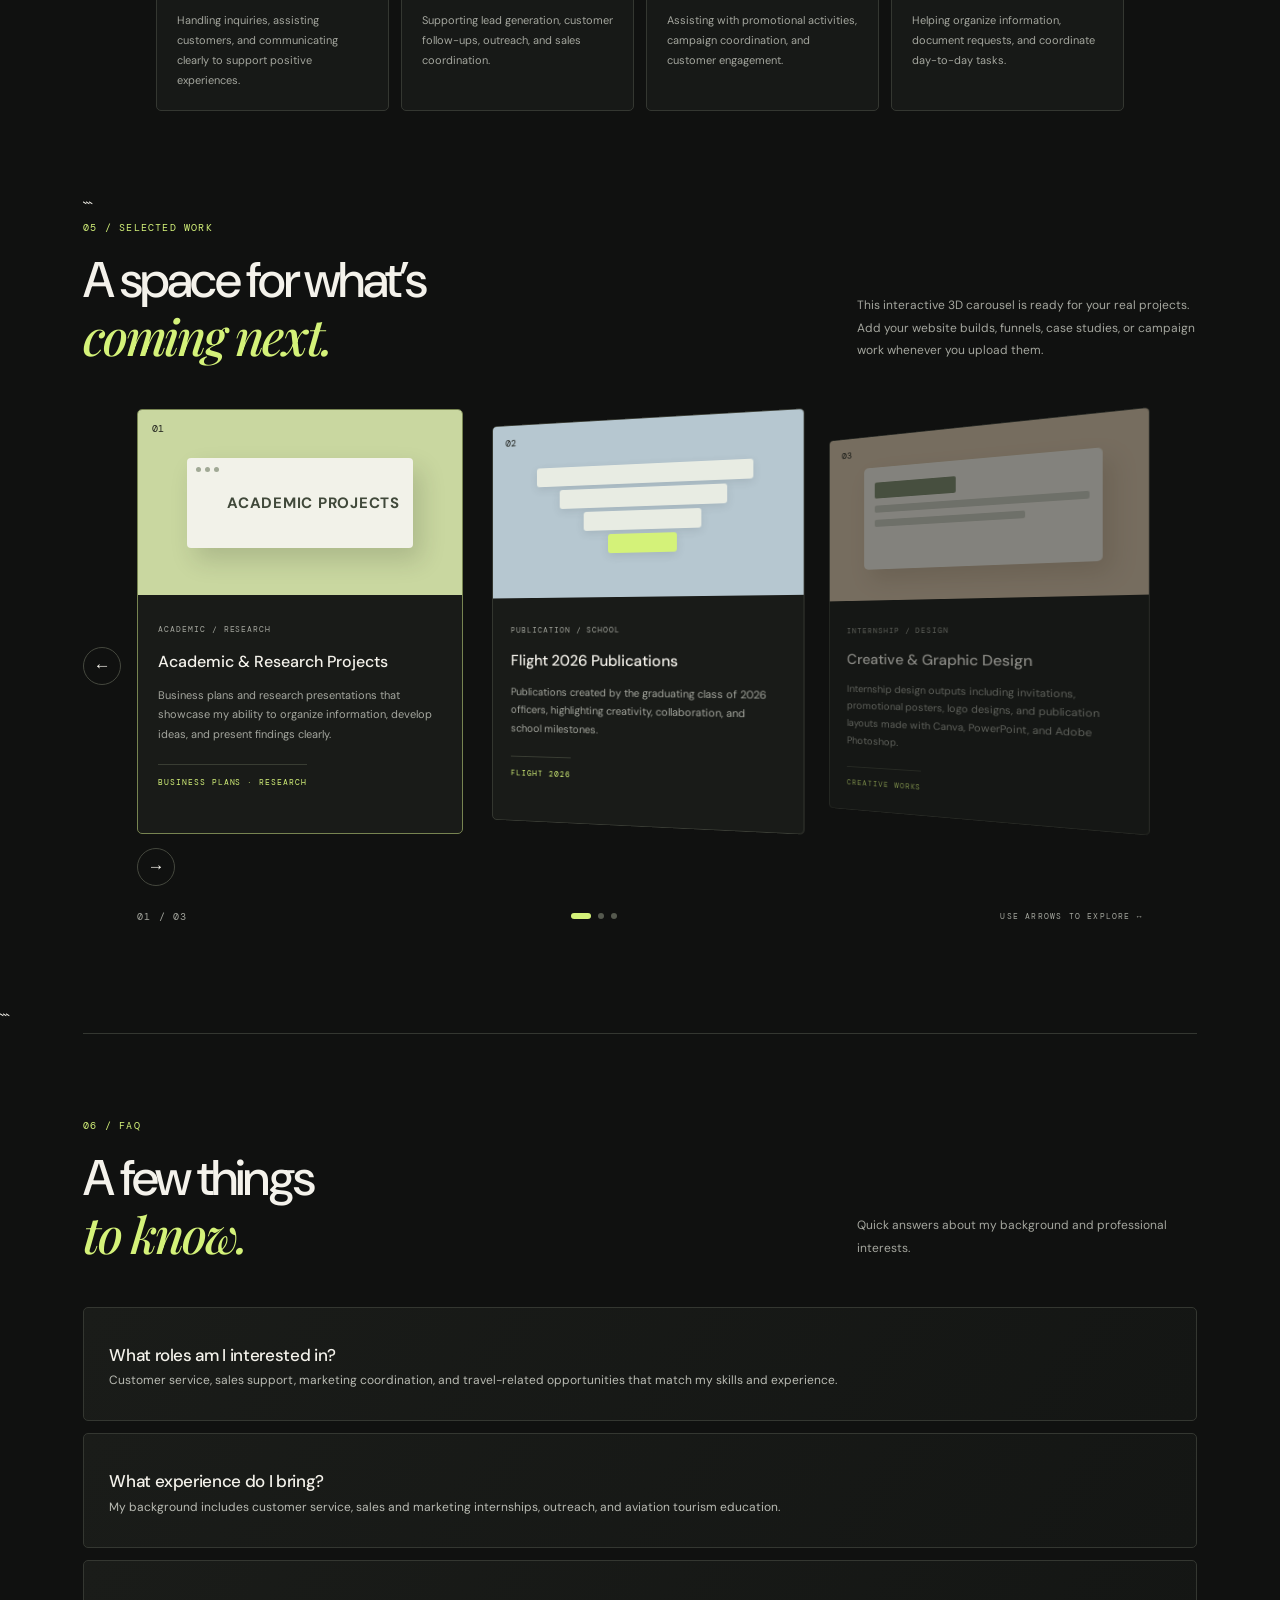
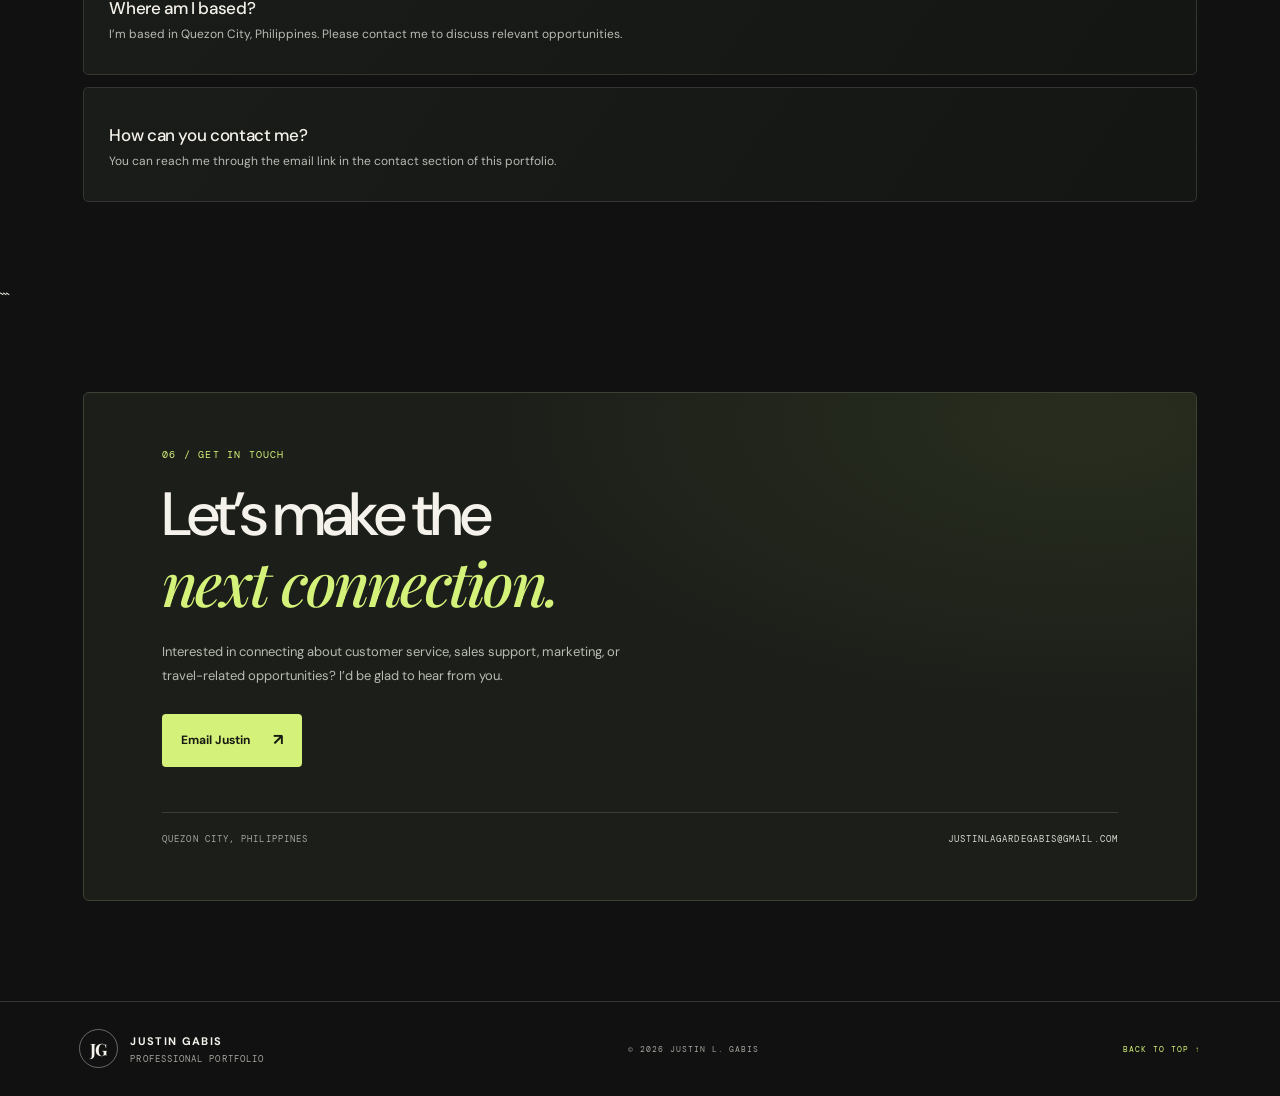
==== commit 48abd30b: "Update Selected Work project cards" ====
--- a/index.html
+++ b/index.html
@@ -143,10 +143,10 @@
       <div class="carousel-wrap">
         <button class="carousel-control prev" aria-label="Previous item">←</button>
         <div class="carousel-stage"><div class="carousel" id="carousel">
-          <article class="work-card"><div class="work-art art-one"><span>01</span><div class="art-window"><i></i><i></i><i></i><b>YOUR PROJECT</b></div></div><div class="work-card-info"><span>PROJECT / CASE STUDY</span><h3>Project spotlight</h3><p>Upload a project and its results to replace this placeholder.</p><span class="placeholder-label">AWAITING YOUR UPLOAD</span></div></article>
-          <article class="work-card"><div class="work-art art-two"><span>02</span><div class="funnel-art"><i></i><i></i><i></i><i></i></div></div><div class="work-card-info"><span>FUNNEL / CAMPAIGN</span><h3>Funnel showcase</h3><p>Showcase your funnel flow, strategy, and outcome here.</p><span class="placeholder-label">AWAITING YOUR UPLOAD</span></div></article>
-          <article class="work-card"><div class="work-art art-three"><span>03</span><div class="browser-art"><div></div><div></div><div></div></div></div><div class="work-card-info"><span>WEBSITE / DIGITAL</span><h3>Website showcase</h3><p>Add a live website, preview image, and project details later.</p><span class="placeholder-label">AWAITING YOUR UPLOAD</span></div></article>
-        </div></div>
+<article class="work-card"><div class="work-art art-one"><span>01</span><div class="art-window"><i></i><i></i><i></i><b>ACADEMIC PROJECTS</b></div></div><div class="work-card-info"><span>ACADEMIC / RESEARCH</span><h3>Academic &amp; Research Projects</h3><p>Business plans and research presentations that showcase my ability to organize information, develop ideas, and present findings clearly.</p><span class="placeholder-label">BUSINESS PLANS · RESEARCH</span></div></article>
+        <article class="work-card"><div class="work-art art-two"><span>02</span><div class="funnel-art"><i></i><i></i><i></i><i></i></div></div><div class="work-card-info"><span>PUBLICATION / SCHOOL</span><h3>Flight 2026 Publications</h3><p>Publications created by the graduating class of 2026 officers, highlighting creativity, collaboration, and school milestones.</p><span class="placeholder-label">FLIGHT 2026</span></div></article>
+       <article class="work-card"><div class="work-art art-three"><span>03</span><div class="browser-art"><div></div><div></div><div></div></div></div><div class="work-card-info"><span>INTERNSHIP / DESIGN</span><h3>Creative &amp; Graphic Design</h3><p>Internship design outputs including invitations, promotional posters, logo designs, and publication layouts made with Canva, PowerPoint, and Adobe Photoshop.</p><span class="placeholder-label">CREATIVE WORKS</span></div></article>
+
         <button class="carousel-control next" aria-label="Next item">→</button>
       </div>
       <div class="carousel-footer"><span id="carousel-count">01 / 03</span><div class="carousel-dots"><button class="active" aria-label="Show item 1"></button><button aria-label="Show item 2"></button><button aria-label="Show item 3"></button></div><span class="drag-hint">USE ARROWS TO EXPLORE ↔</span></div>
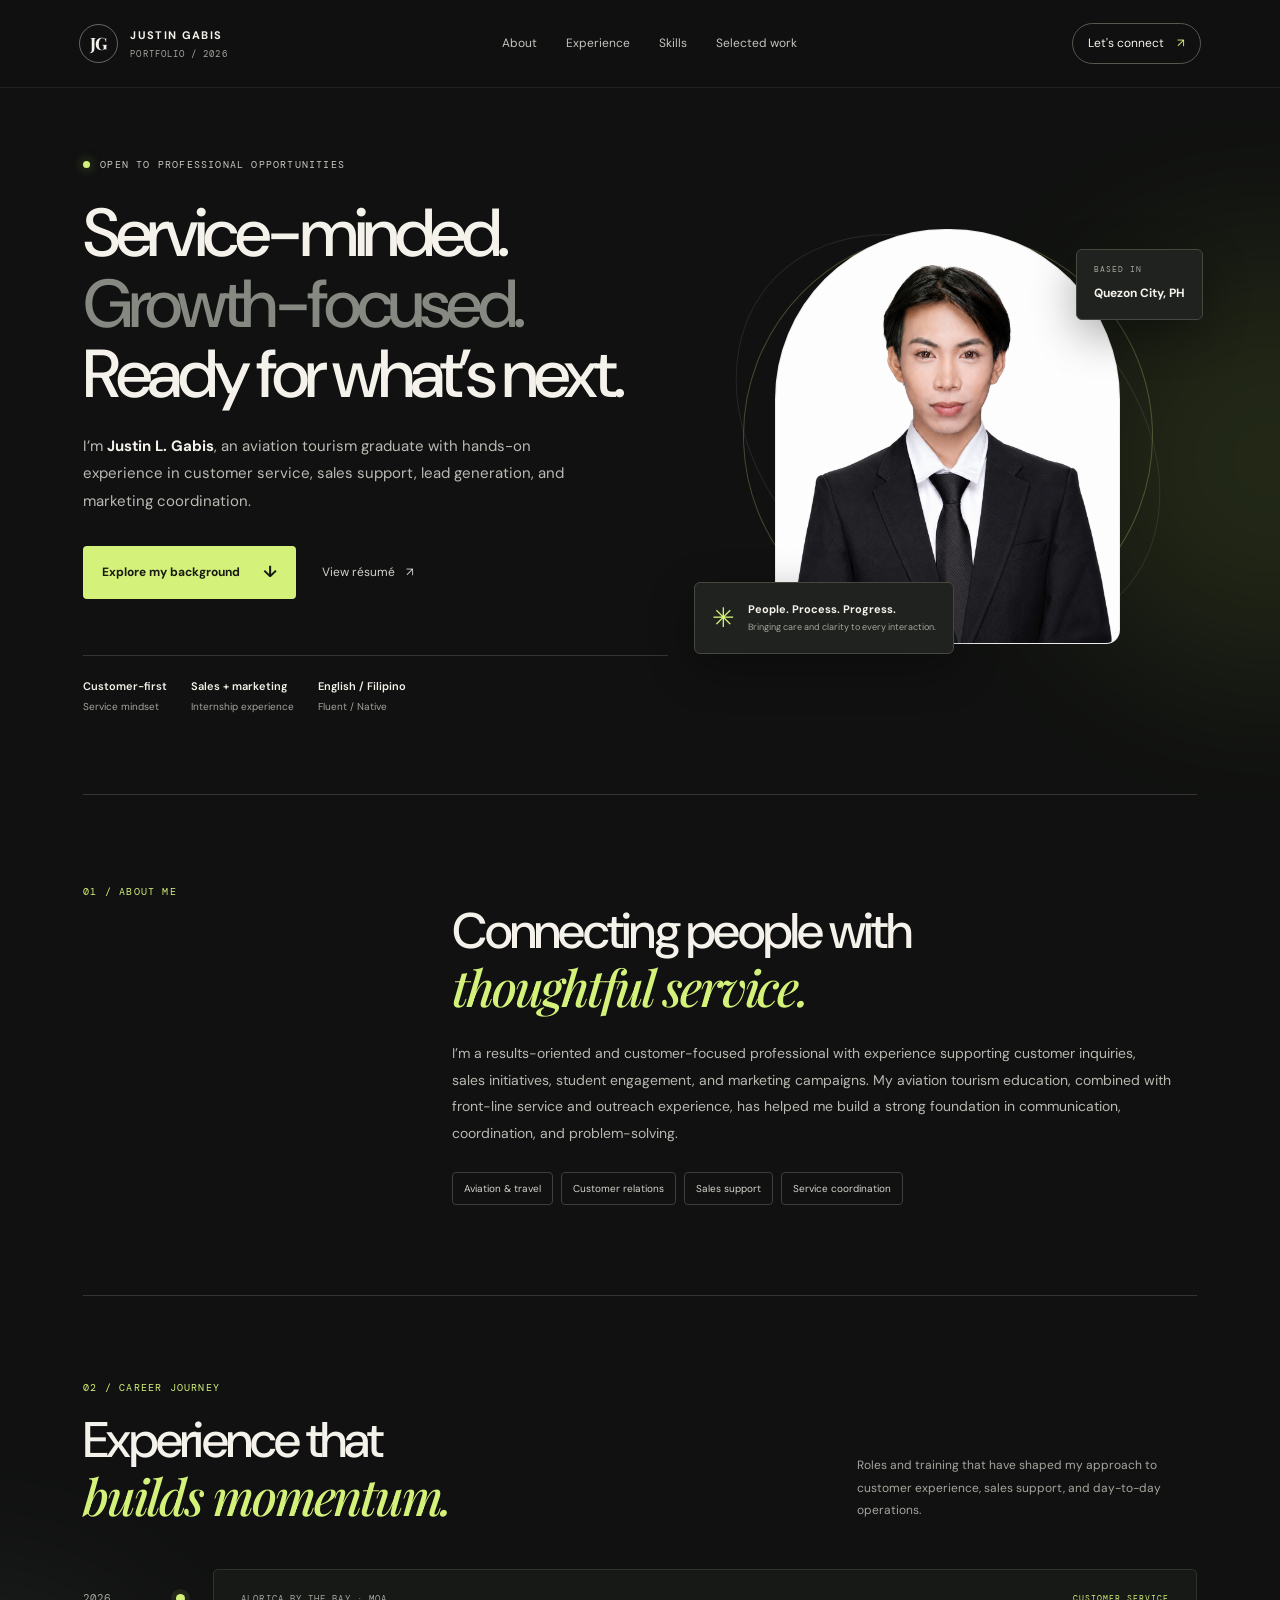
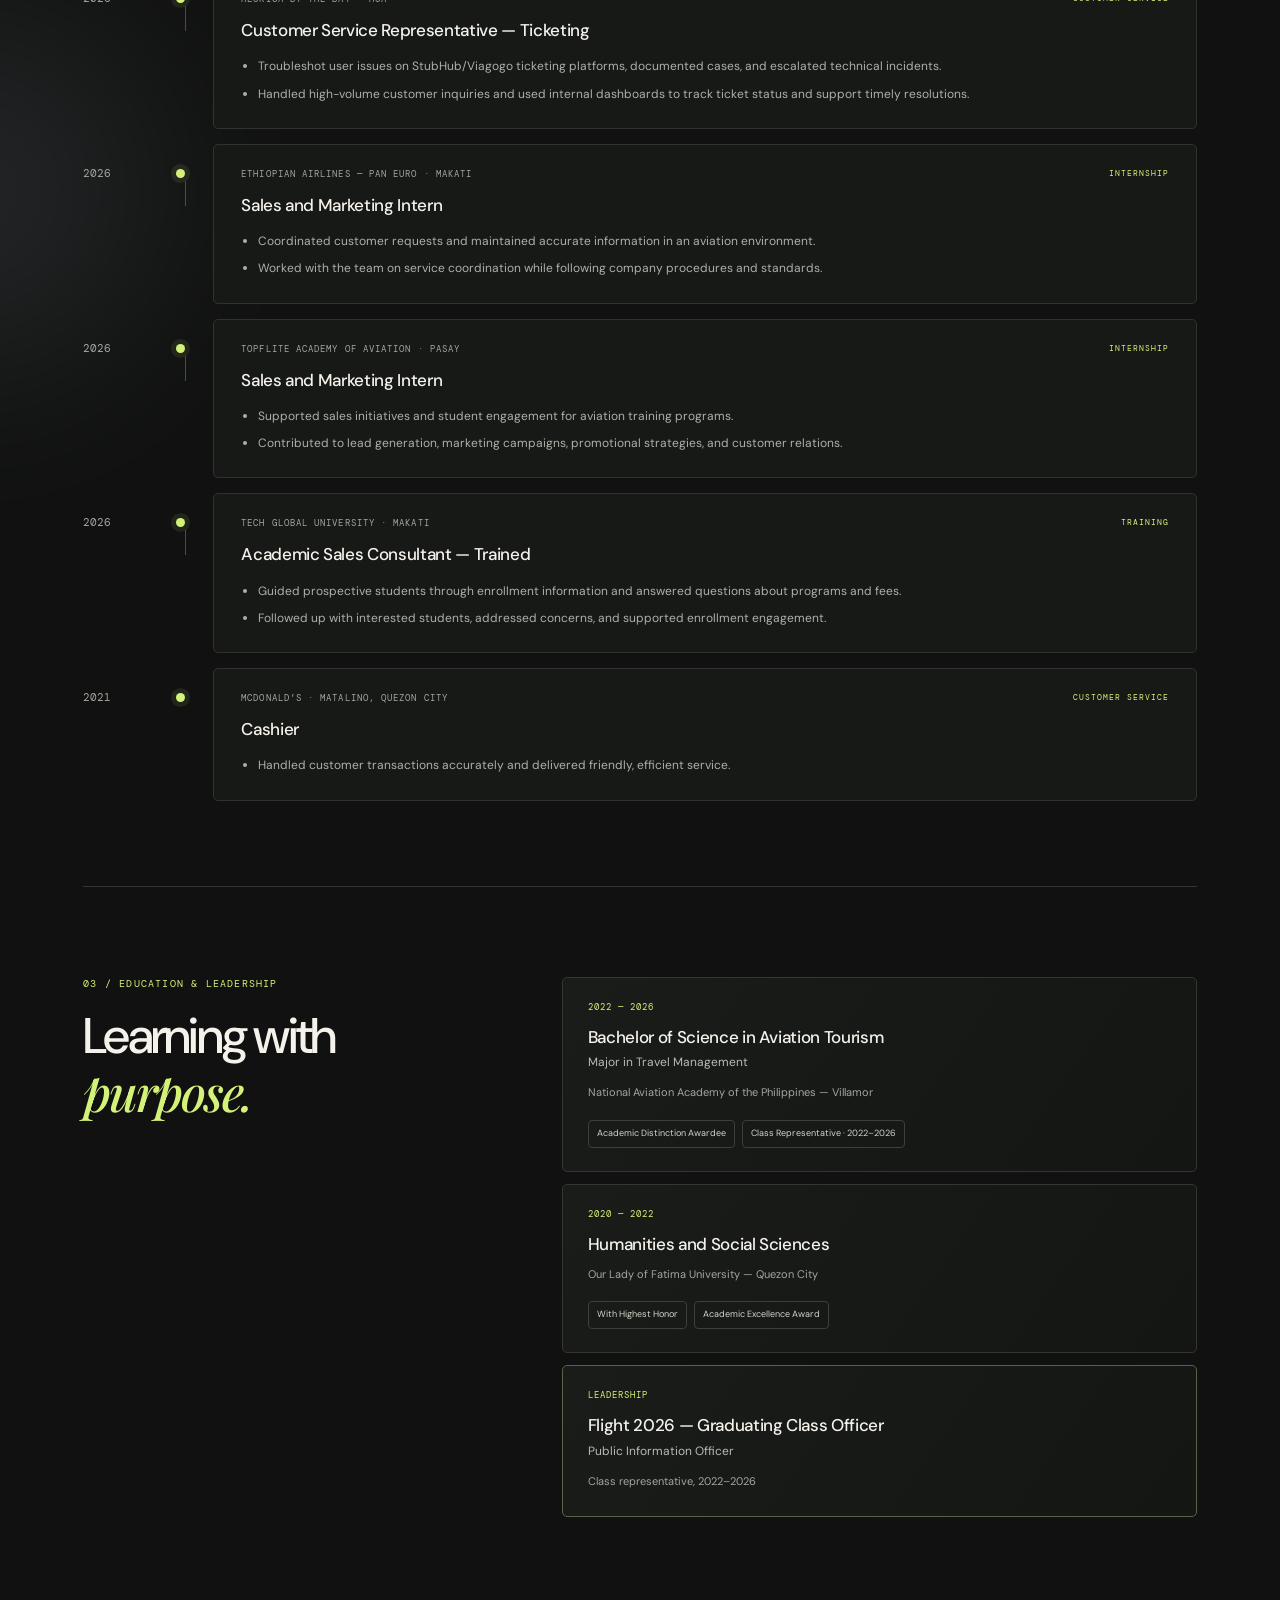
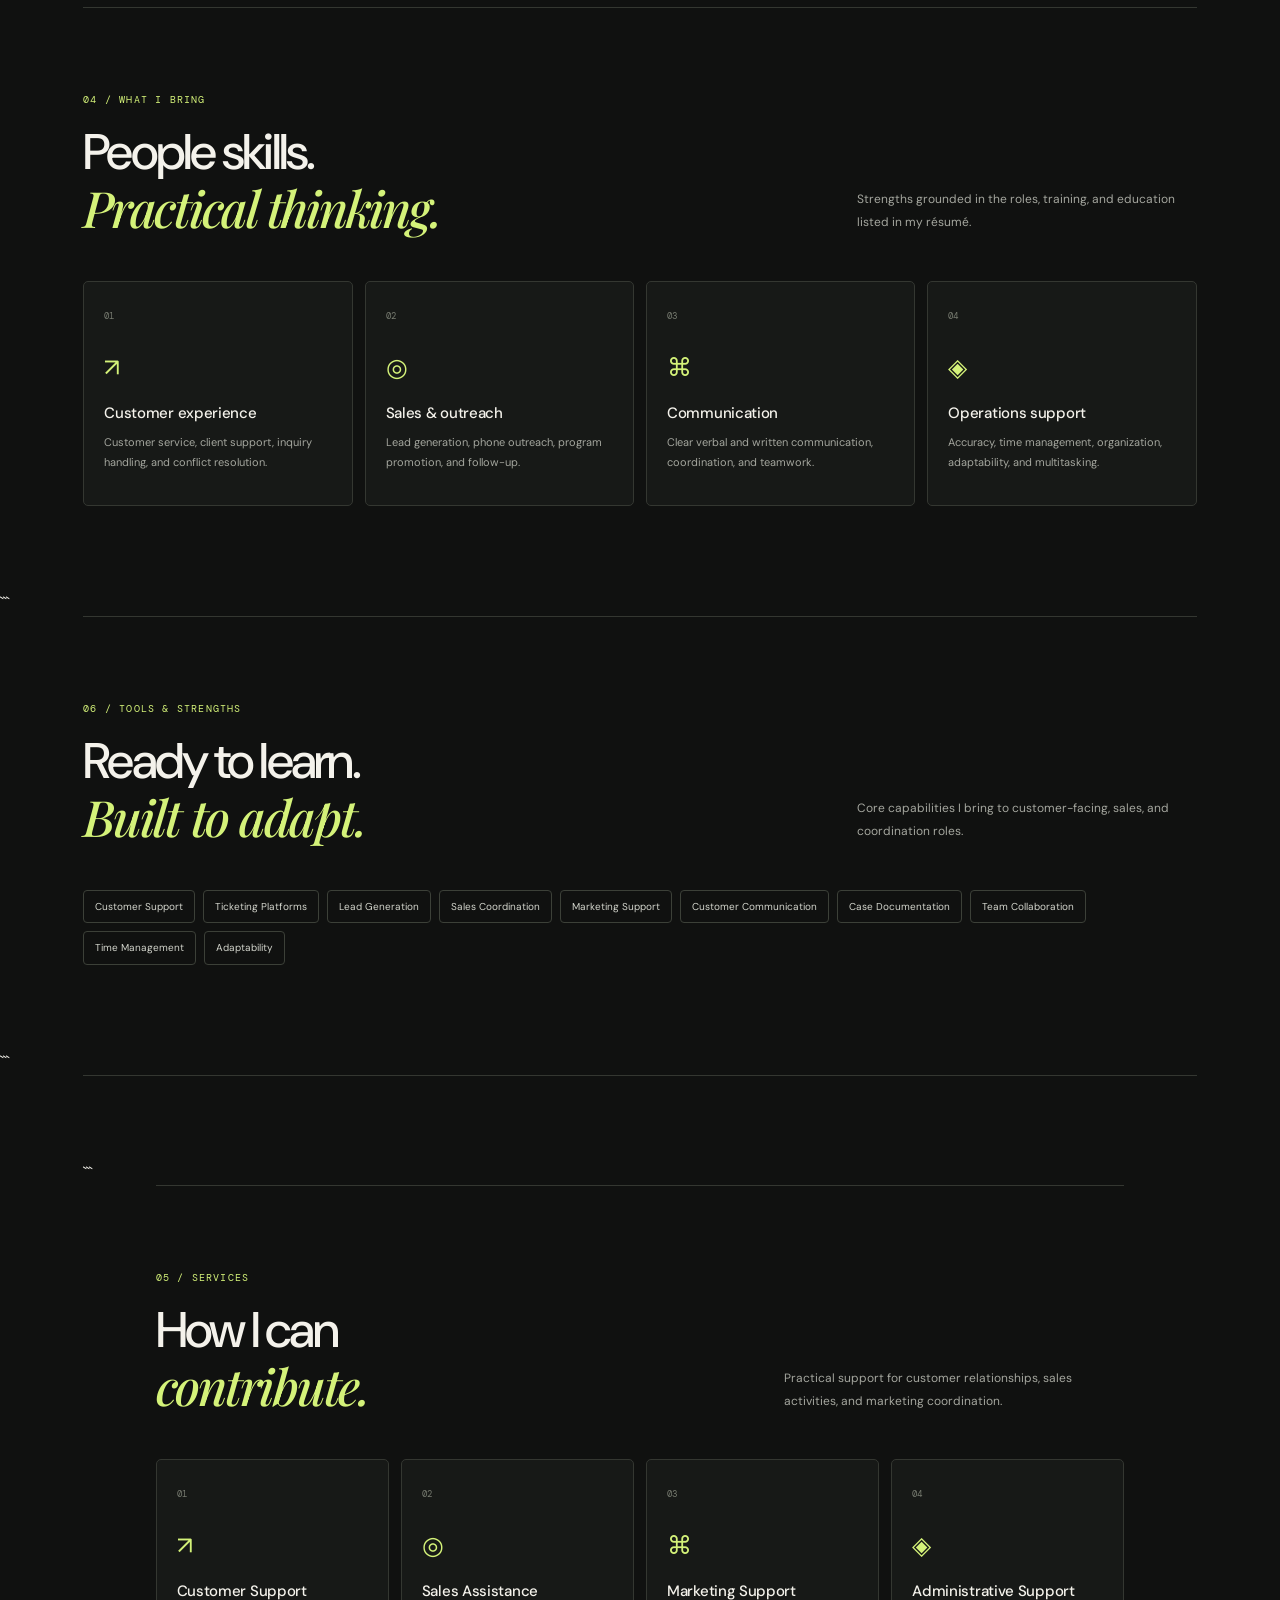
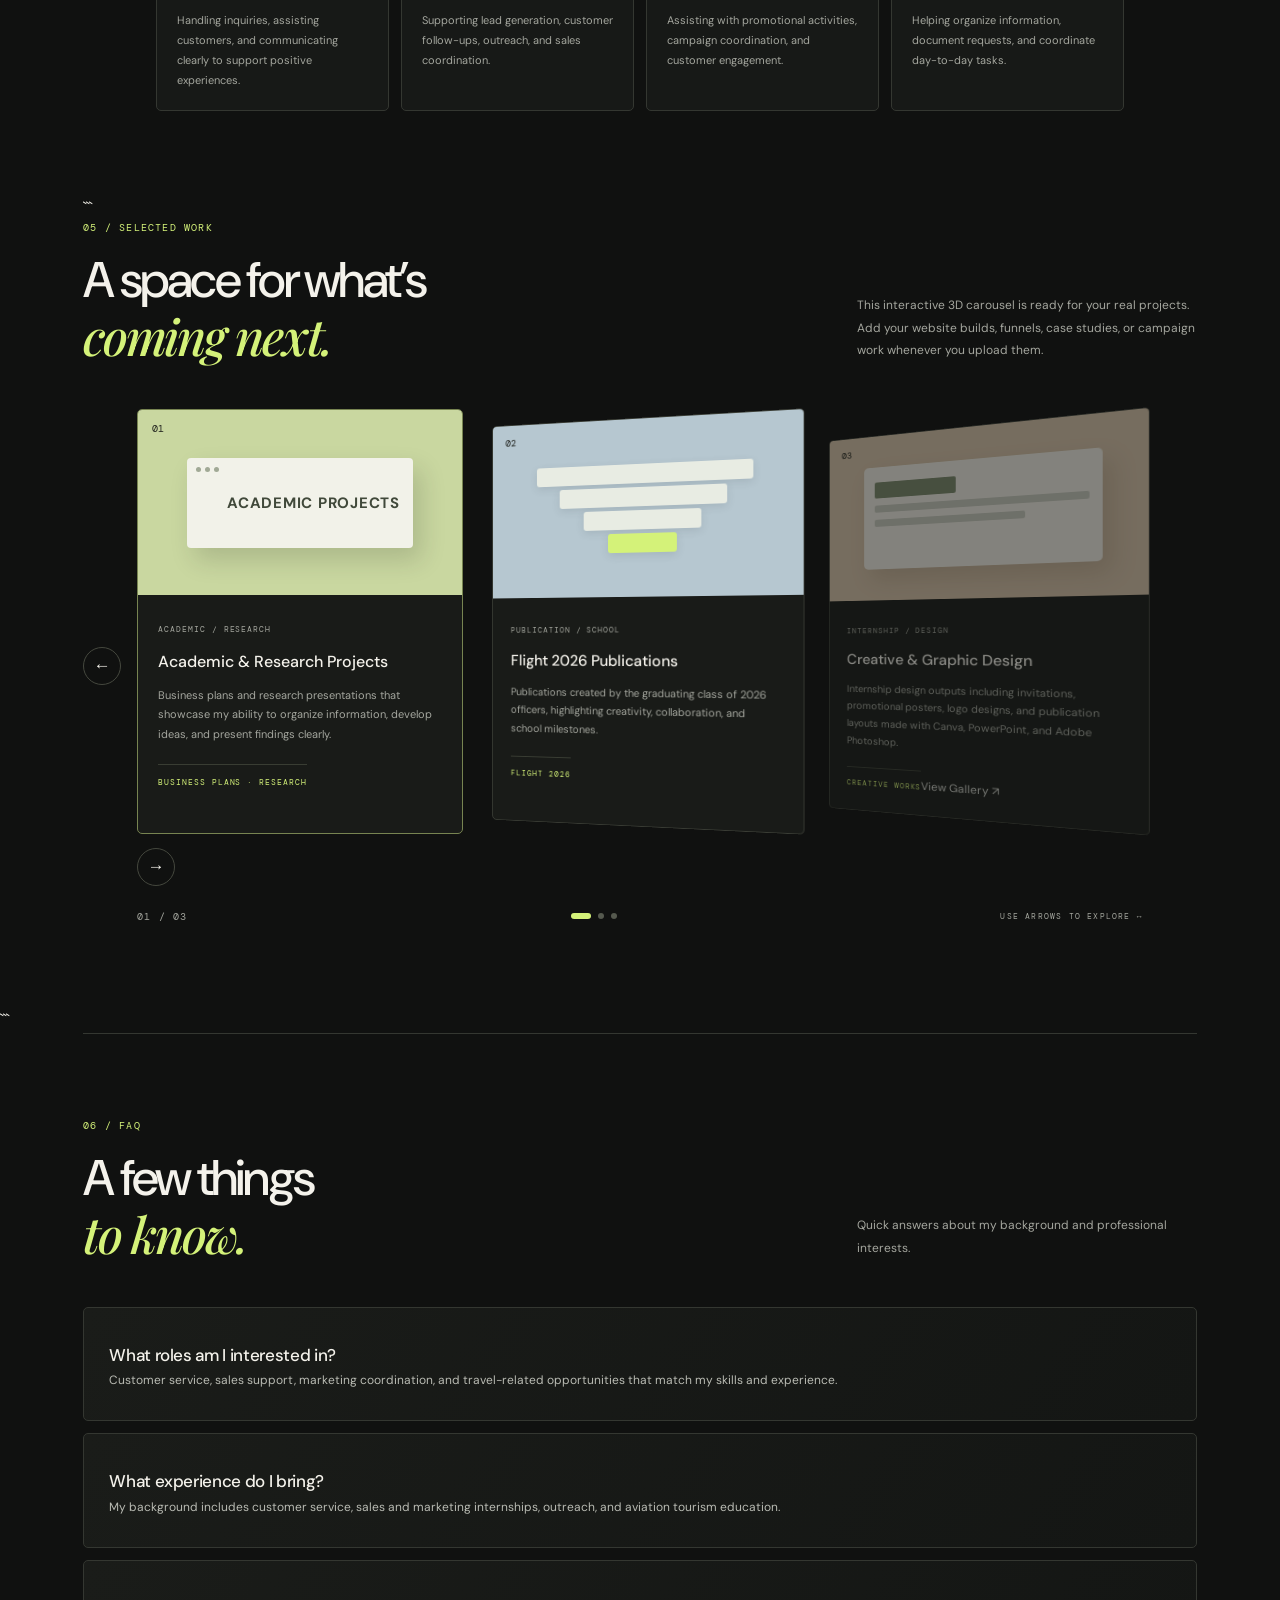
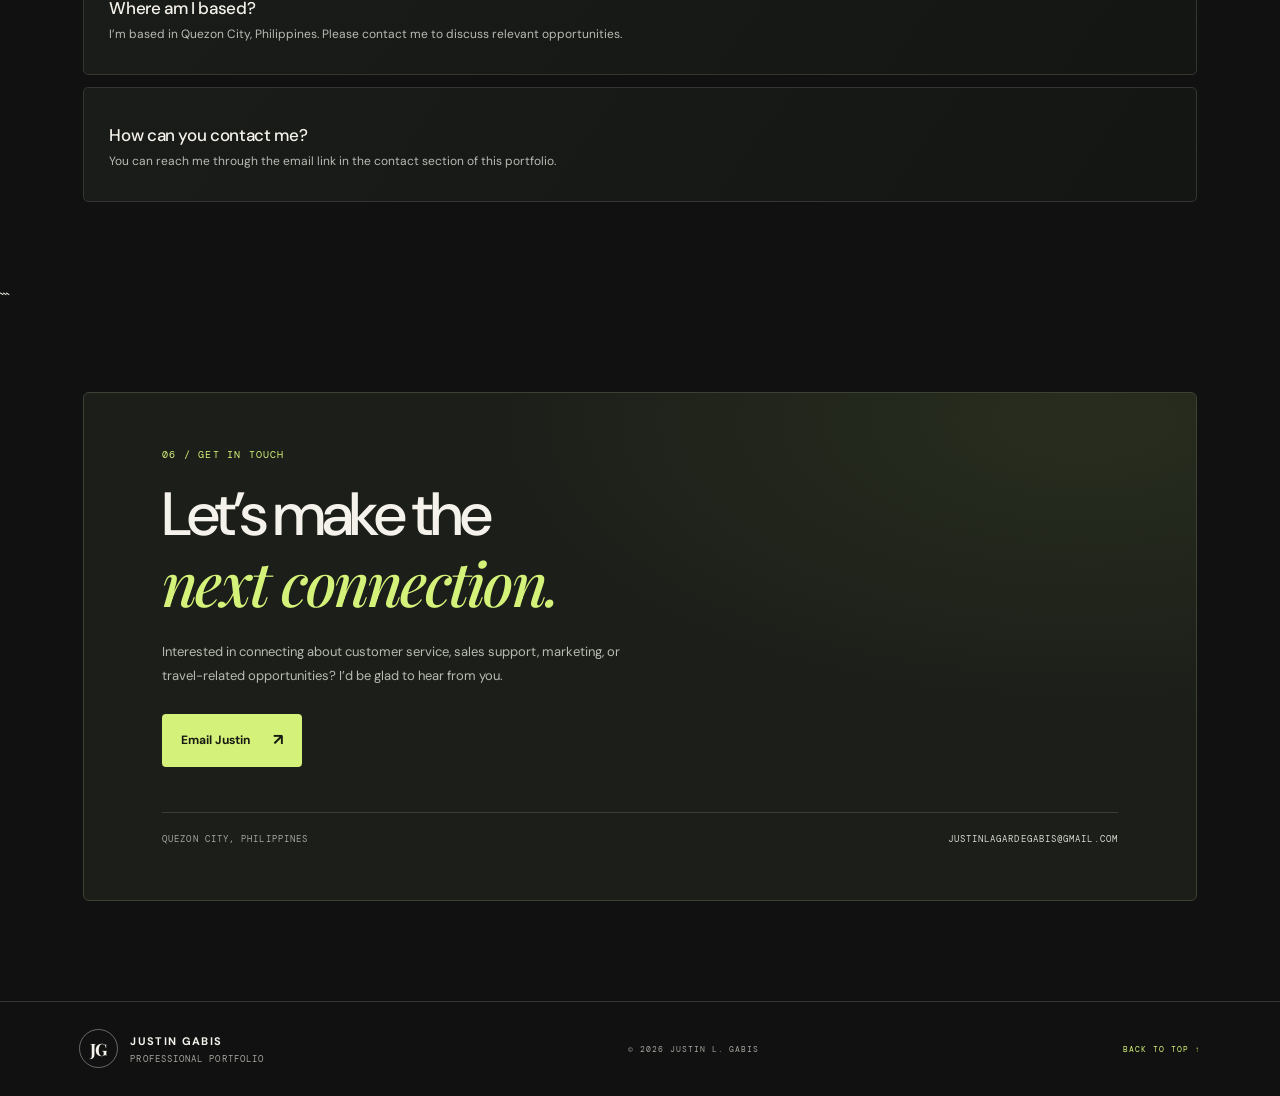
==== commit afc69970: "Add link to creative gallery in internship section Added a link to the creative gallery in the inter" ====
--- a/index.html
+++ b/index.html
@@ -145,8 +145,7 @@
         <div class="carousel-stage"><div class="carousel" id="carousel">
 <article class="work-card"><div class="work-art art-one"><span>01</span><div class="art-window"><i></i><i></i><i></i><b>ACADEMIC PROJECTS</b></div></div><div class="work-card-info"><span>ACADEMIC / RESEARCH</span><h3>Academic &amp; Research Projects</h3><p>Business plans and research presentations that showcase my ability to organize information, develop ideas, and present findings clearly.</p><span class="placeholder-label">BUSINESS PLANS · RESEARCH</span></div></article>
         <article class="work-card"><div class="work-art art-two"><span>02</span><div class="funnel-art"><i></i><i></i><i></i><i></i></div></div><div class="work-card-info"><span>PUBLICATION / SCHOOL</span><h3>Flight 2026 Publications</h3><p>Publications created by the graduating class of 2026 officers, highlighting creativity, collaboration, and school milestones.</p><span class="placeholder-label">FLIGHT 2026</span></div></article>
-       <article class="work-card"><div class="work-art art-three"><span>03</span><div class="browser-art"><div></div><div></div><div></div></div></div><div class="work-card-info"><span>INTERNSHIP / DESIGN</span><h3>Creative &amp; Graphic Design</h3><p>Internship design outputs including invitations, promotional posters, logo designs, and publication layouts made with Canva, PowerPoint, and Adobe Photoshop.</p><span class="placeholder-label">CREATIVE WORKS</span></div></article>
-
+     <article class="work-card"><div class="work-art art-three"><span>03</span><div class="browser-art"><div></div><div></div><div></div></div></div><div class="work-card-info"><span>INTERNSHIP / DESIGN</span><h3>Creative &amp; Graphic Design</h3><p>Internship design outputs including invitations, promotional posters, logo designs, and publication layouts made with Canva, PowerPoint, and Adobe Photoshop.</p><span class="placeholder-label">CREATIVE WORKS</span><a class="text-link" href="creative-gallery.html">View Gallery ↗</a></div></article>
         <button class="carousel-control next" aria-label="Next item">→</button>
       </div>
       <div class="carousel-footer"><span id="carousel-count">01 / 03</span><div class="carousel-dots"><button class="active" aria-label="Show item 1"></button><button aria-label="Show item 2"></button><button aria-label="Show item 3"></button></div><span class="drag-hint">USE ARROWS TO EXPLORE ↔</span></div>
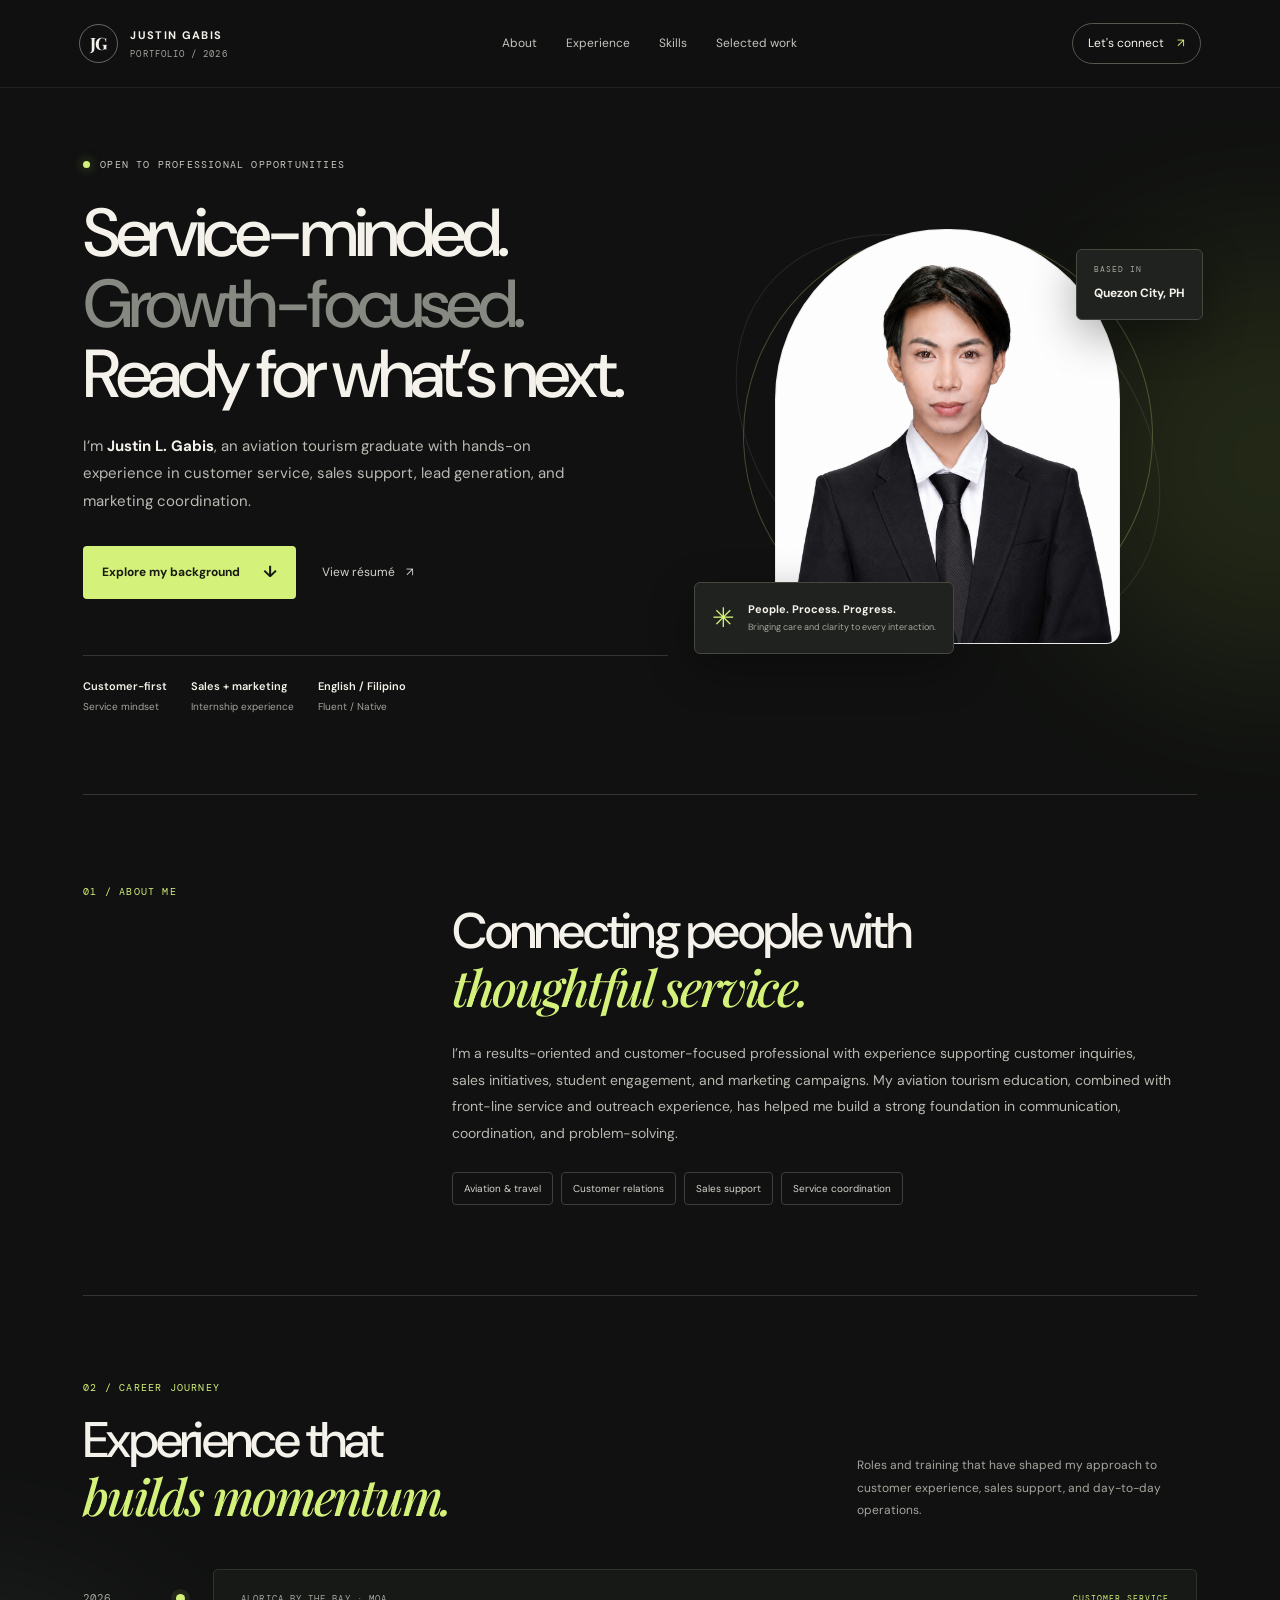
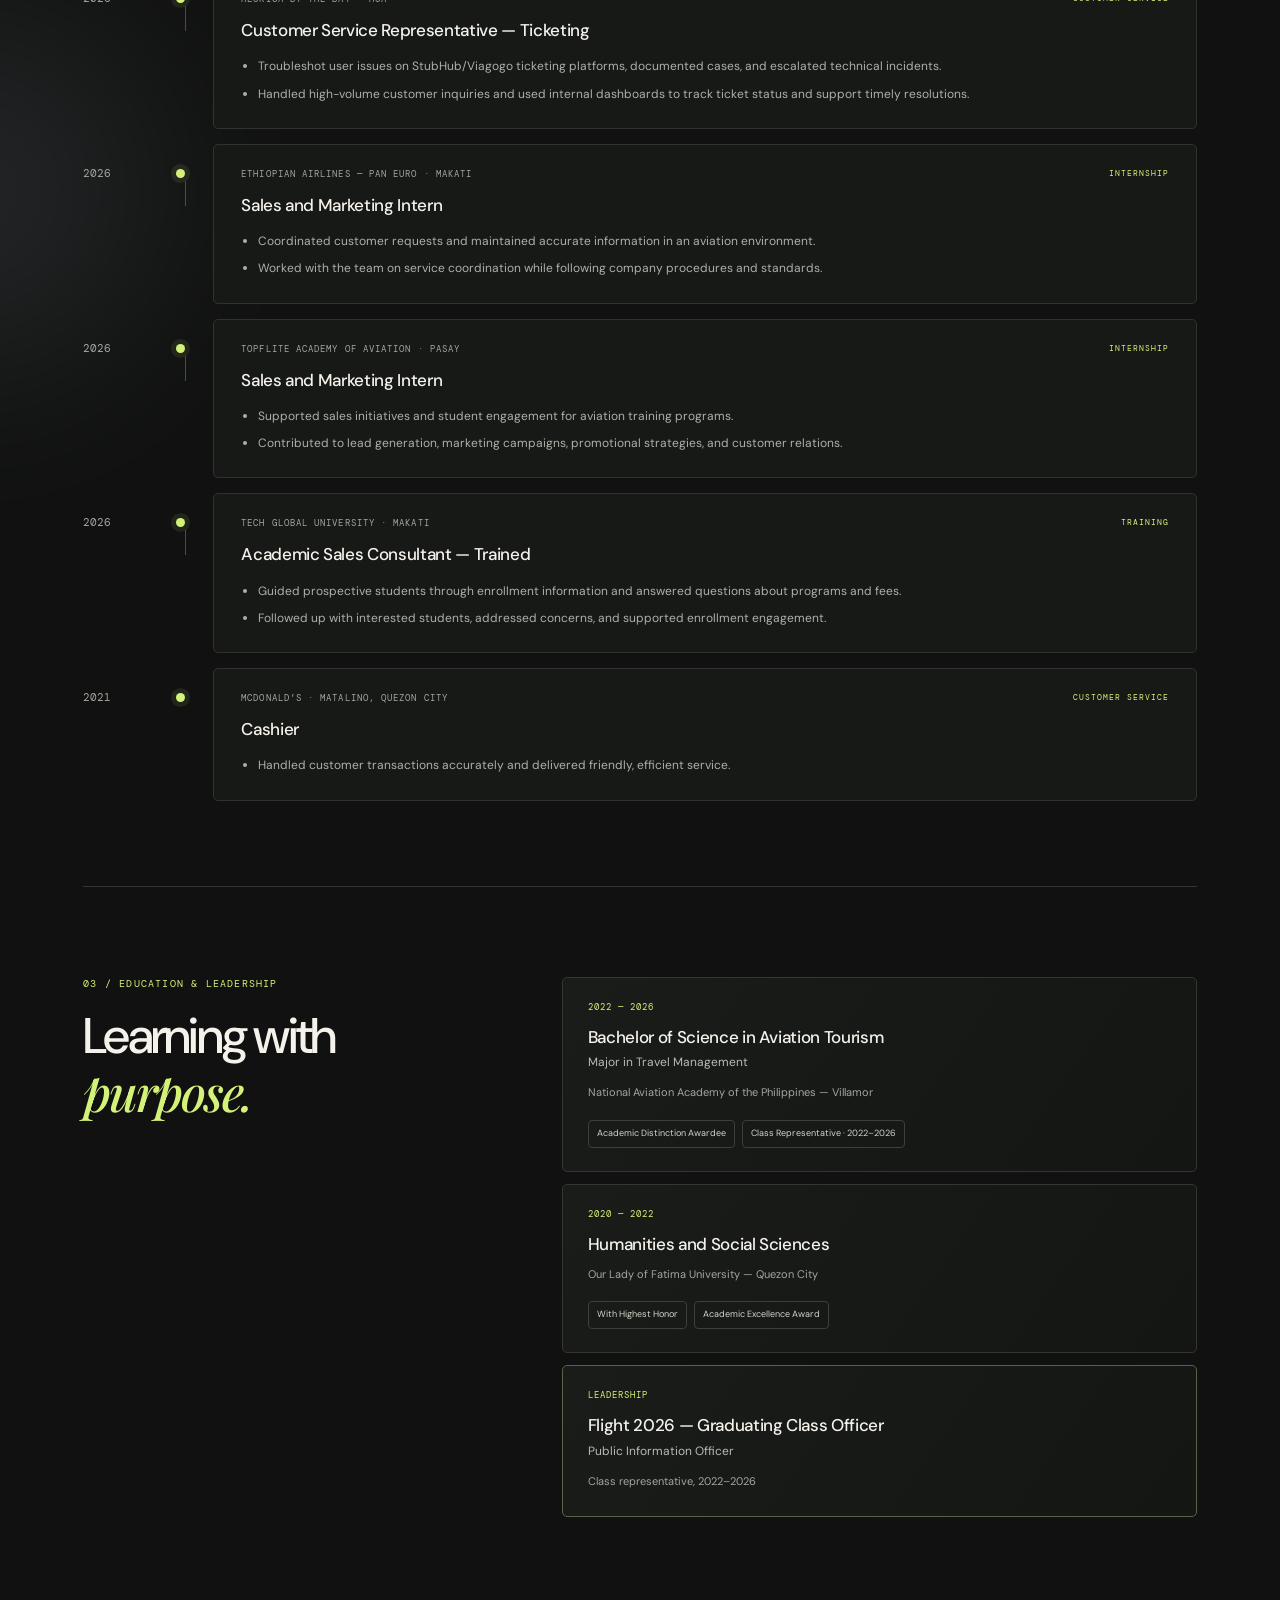
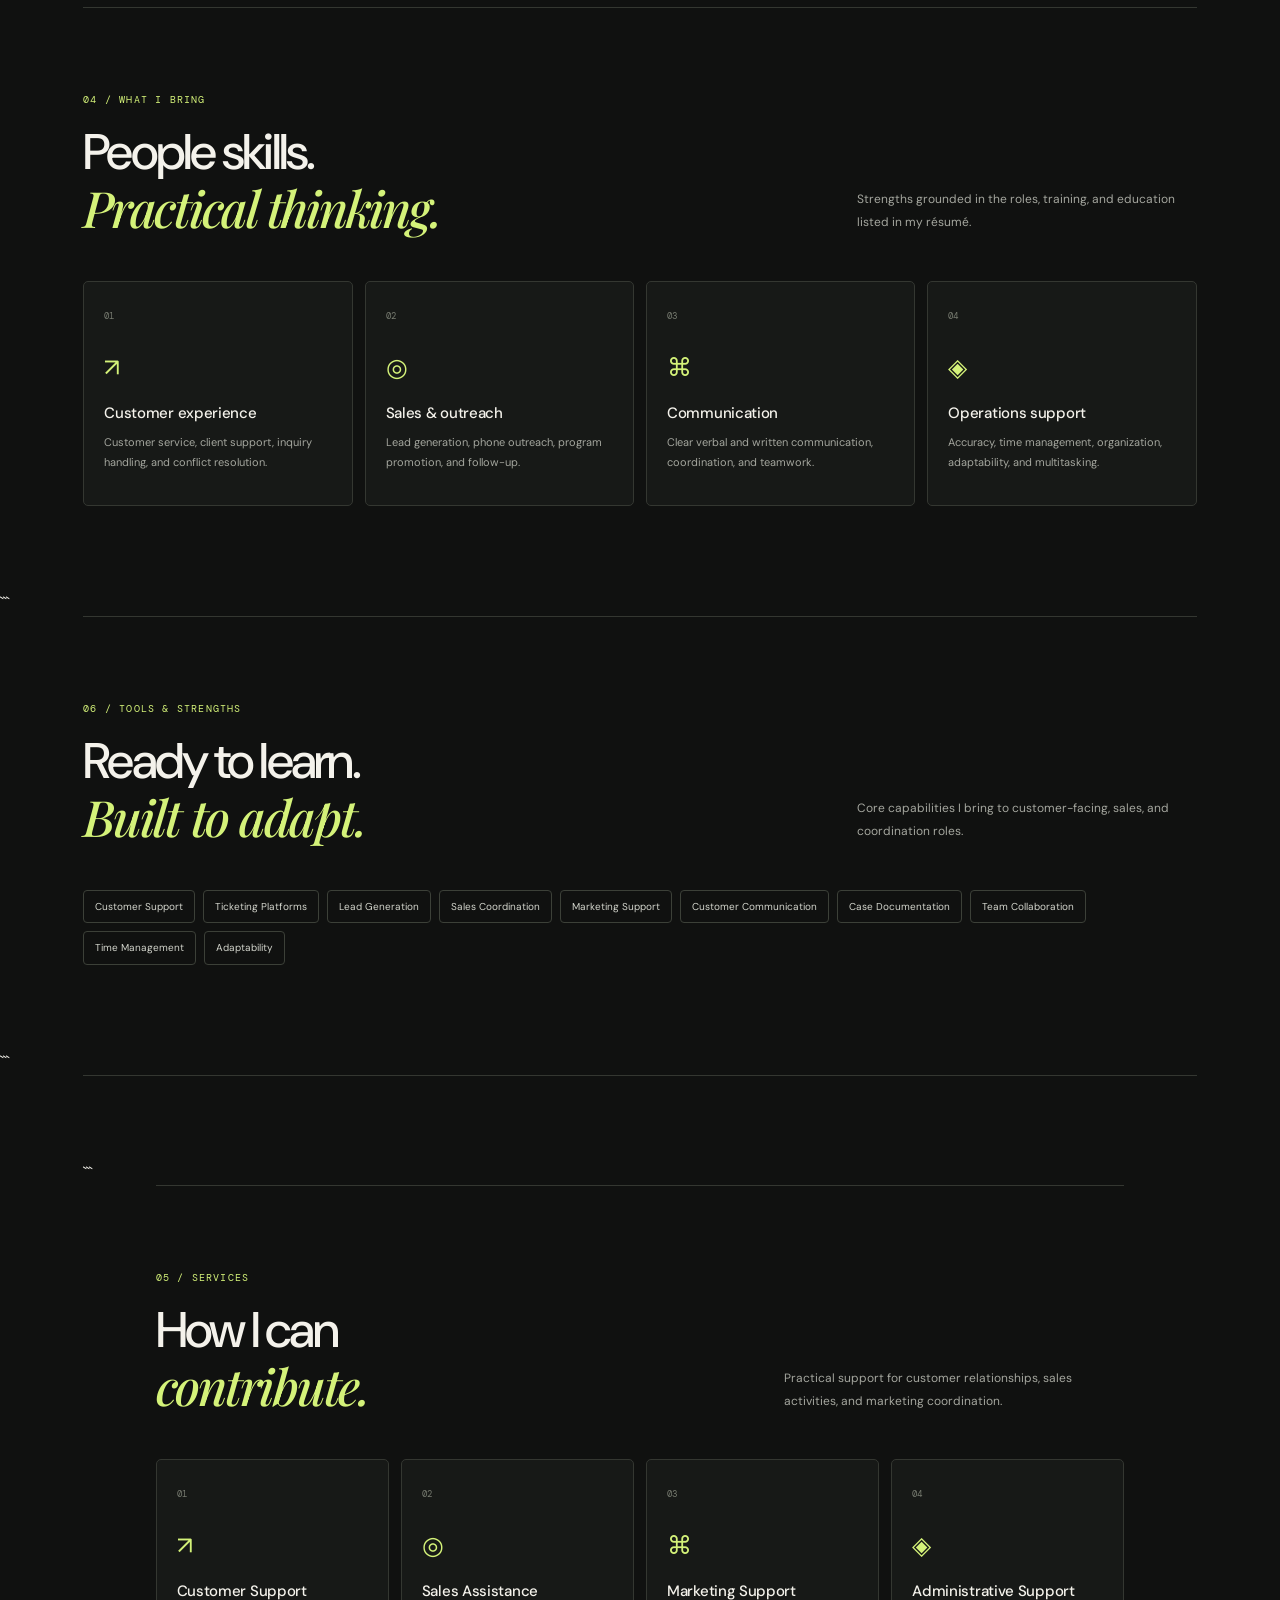
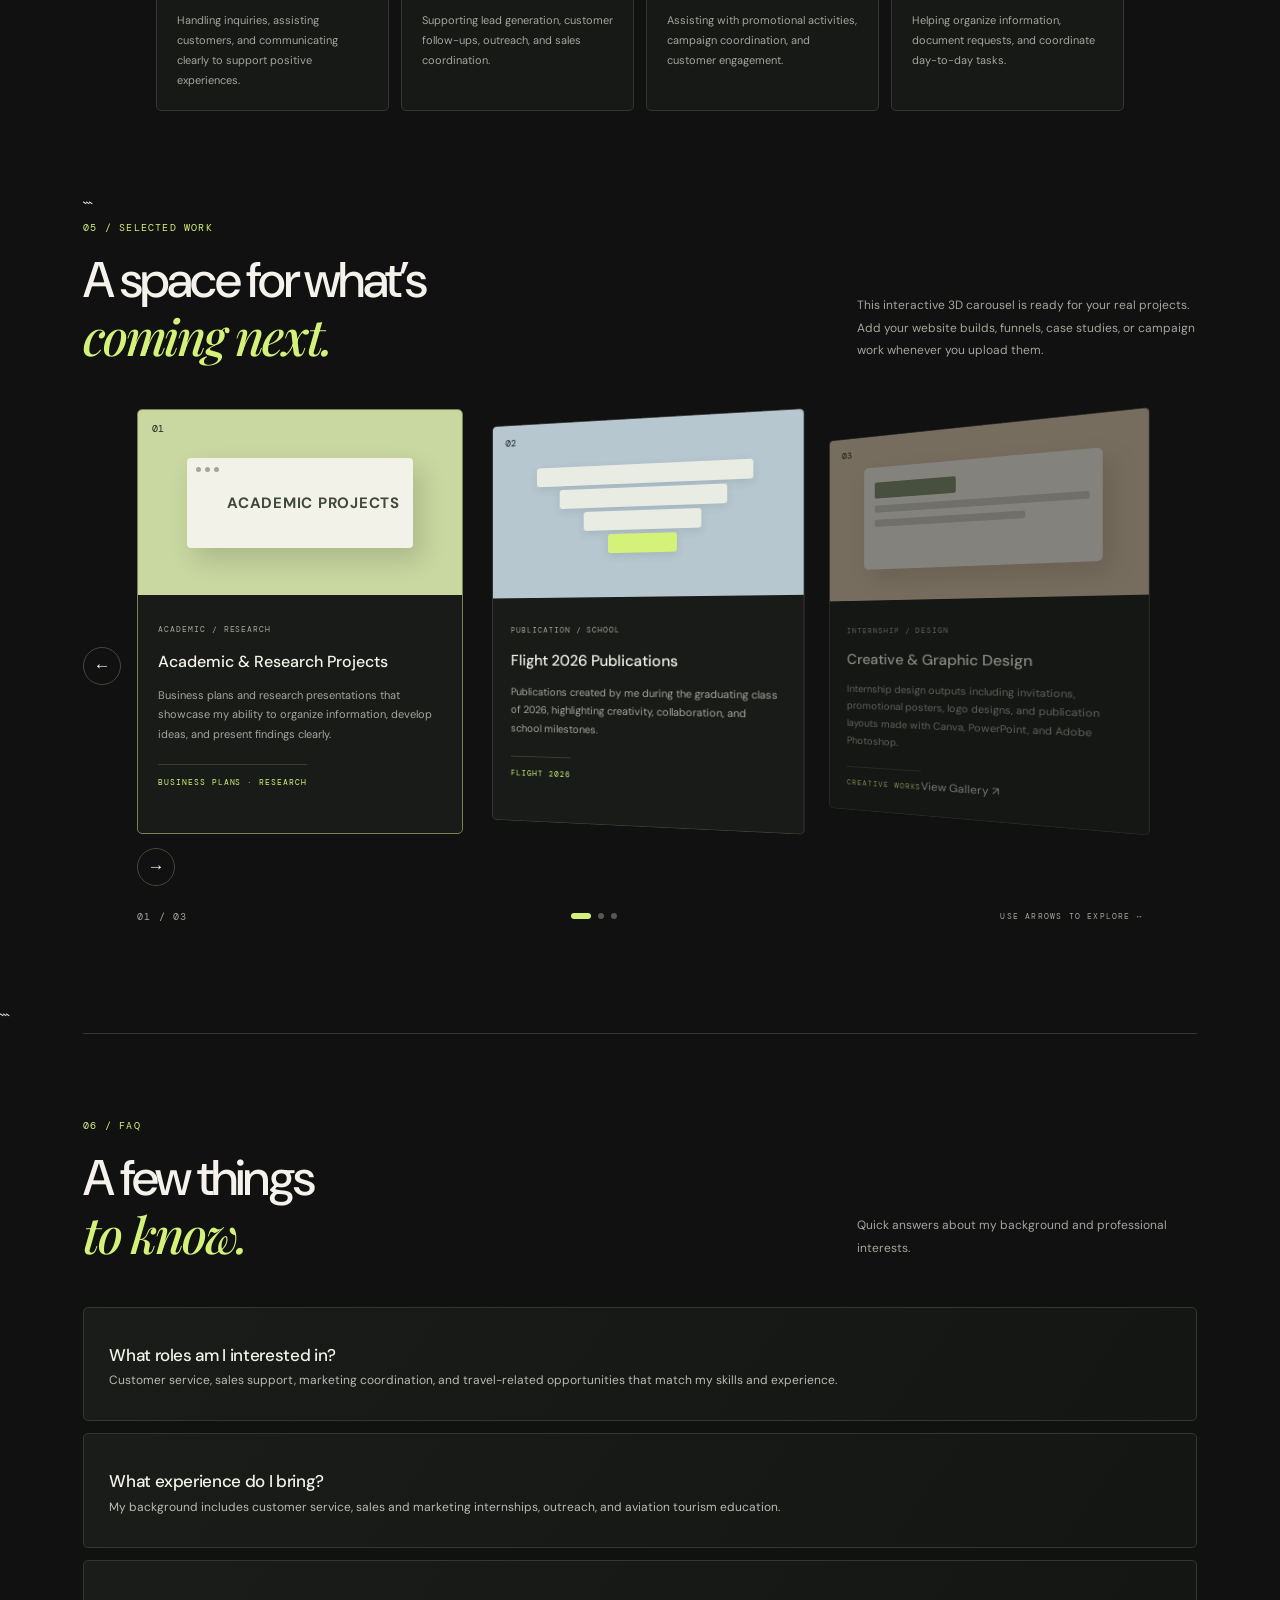
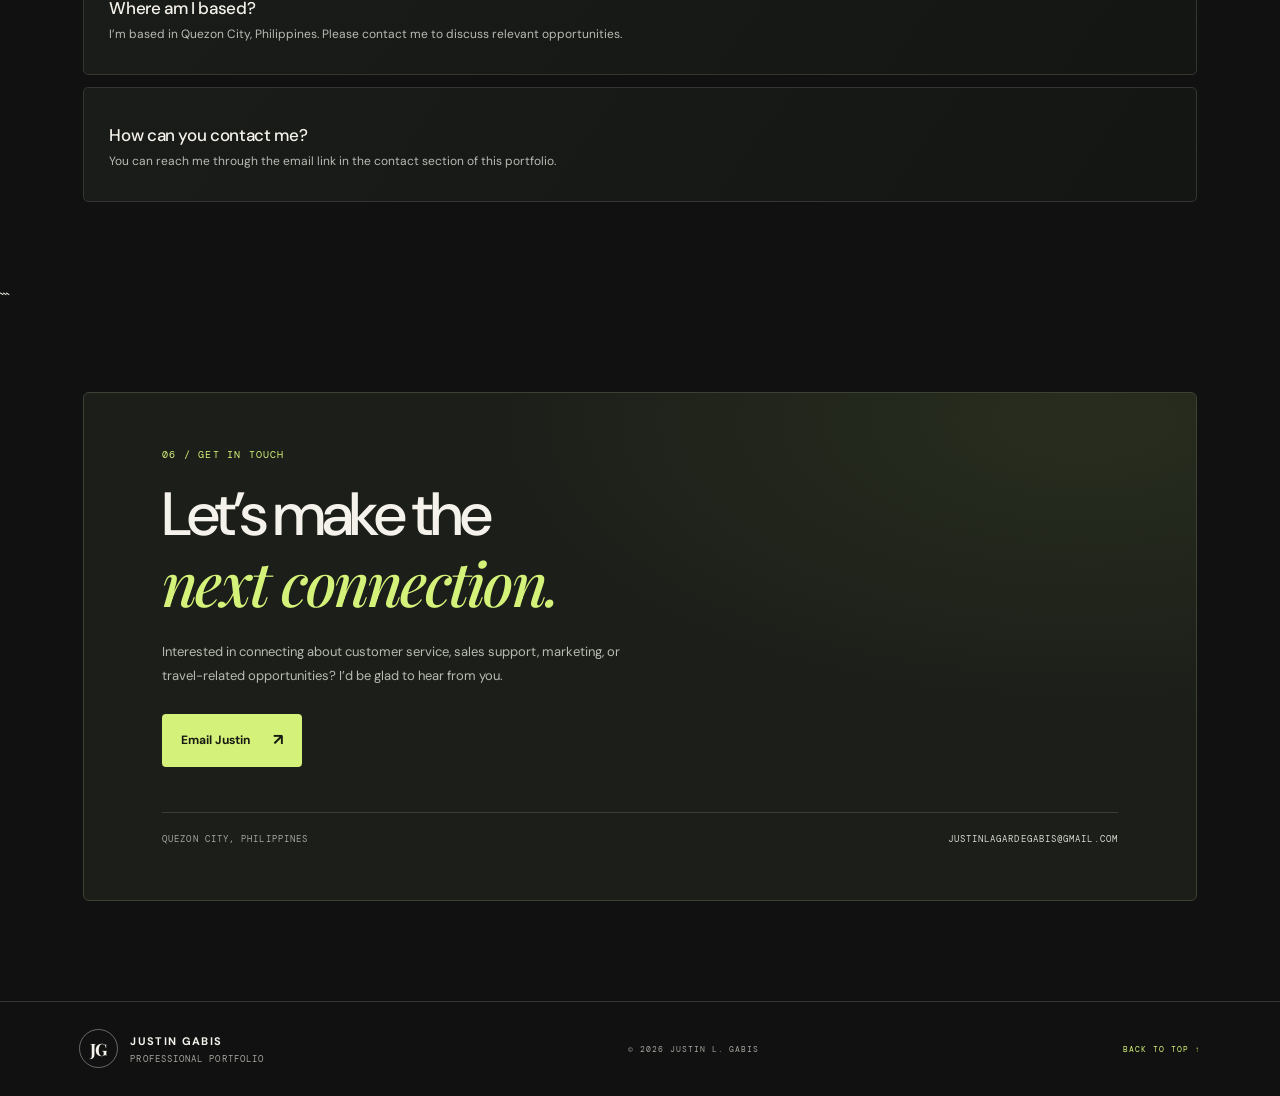
==== commit 1302f570: "Revise Flight 2026 Publications description Updated the description of the Flight 2026 Publications " ====
--- a/index.html
+++ b/index.html
@@ -144,7 +144,7 @@
         <button class="carousel-control prev" aria-label="Previous item">←</button>
         <div class="carousel-stage"><div class="carousel" id="carousel">
 <article class="work-card"><div class="work-art art-one"><span>01</span><div class="art-window"><i></i><i></i><i></i><b>ACADEMIC PROJECTS</b></div></div><div class="work-card-info"><span>ACADEMIC / RESEARCH</span><h3>Academic &amp; Research Projects</h3><p>Business plans and research presentations that showcase my ability to organize information, develop ideas, and present findings clearly.</p><span class="placeholder-label">BUSINESS PLANS · RESEARCH</span></div></article>
-        <article class="work-card"><div class="work-art art-two"><span>02</span><div class="funnel-art"><i></i><i></i><i></i><i></i></div></div><div class="work-card-info"><span>PUBLICATION / SCHOOL</span><h3>Flight 2026 Publications</h3><p>Publications created by the graduating class of 2026 officers, highlighting creativity, collaboration, and school milestones.</p><span class="placeholder-label">FLIGHT 2026</span></div></article>
+        <article class="work-card"><div class="work-art art-two"><span>02</span><div class="funnel-art"><i></i><i></i><i></i><i></i></div></div><div class="work-card-info"><span>PUBLICATION / SCHOOL</span><h3>Flight 2026 Publications</h3><p>Publications created by me during the graduating class of 2026, highlighting creativity, collaboration, and school milestones.</p><span class="placeholder-label">FLIGHT 2026</span></div></article>
      <article class="work-card"><div class="work-art art-three"><span>03</span><div class="browser-art"><div></div><div></div><div></div></div></div><div class="work-card-info"><span>INTERNSHIP / DESIGN</span><h3>Creative &amp; Graphic Design</h3><p>Internship design outputs including invitations, promotional posters, logo designs, and publication layouts made with Canva, PowerPoint, and Adobe Photoshop.</p><span class="placeholder-label">CREATIVE WORKS</span><a class="text-link" href="creative-gallery.html">View Gallery ↗</a></div></article>
         <button class="carousel-control next" aria-label="Next item">→</button>
       </div>
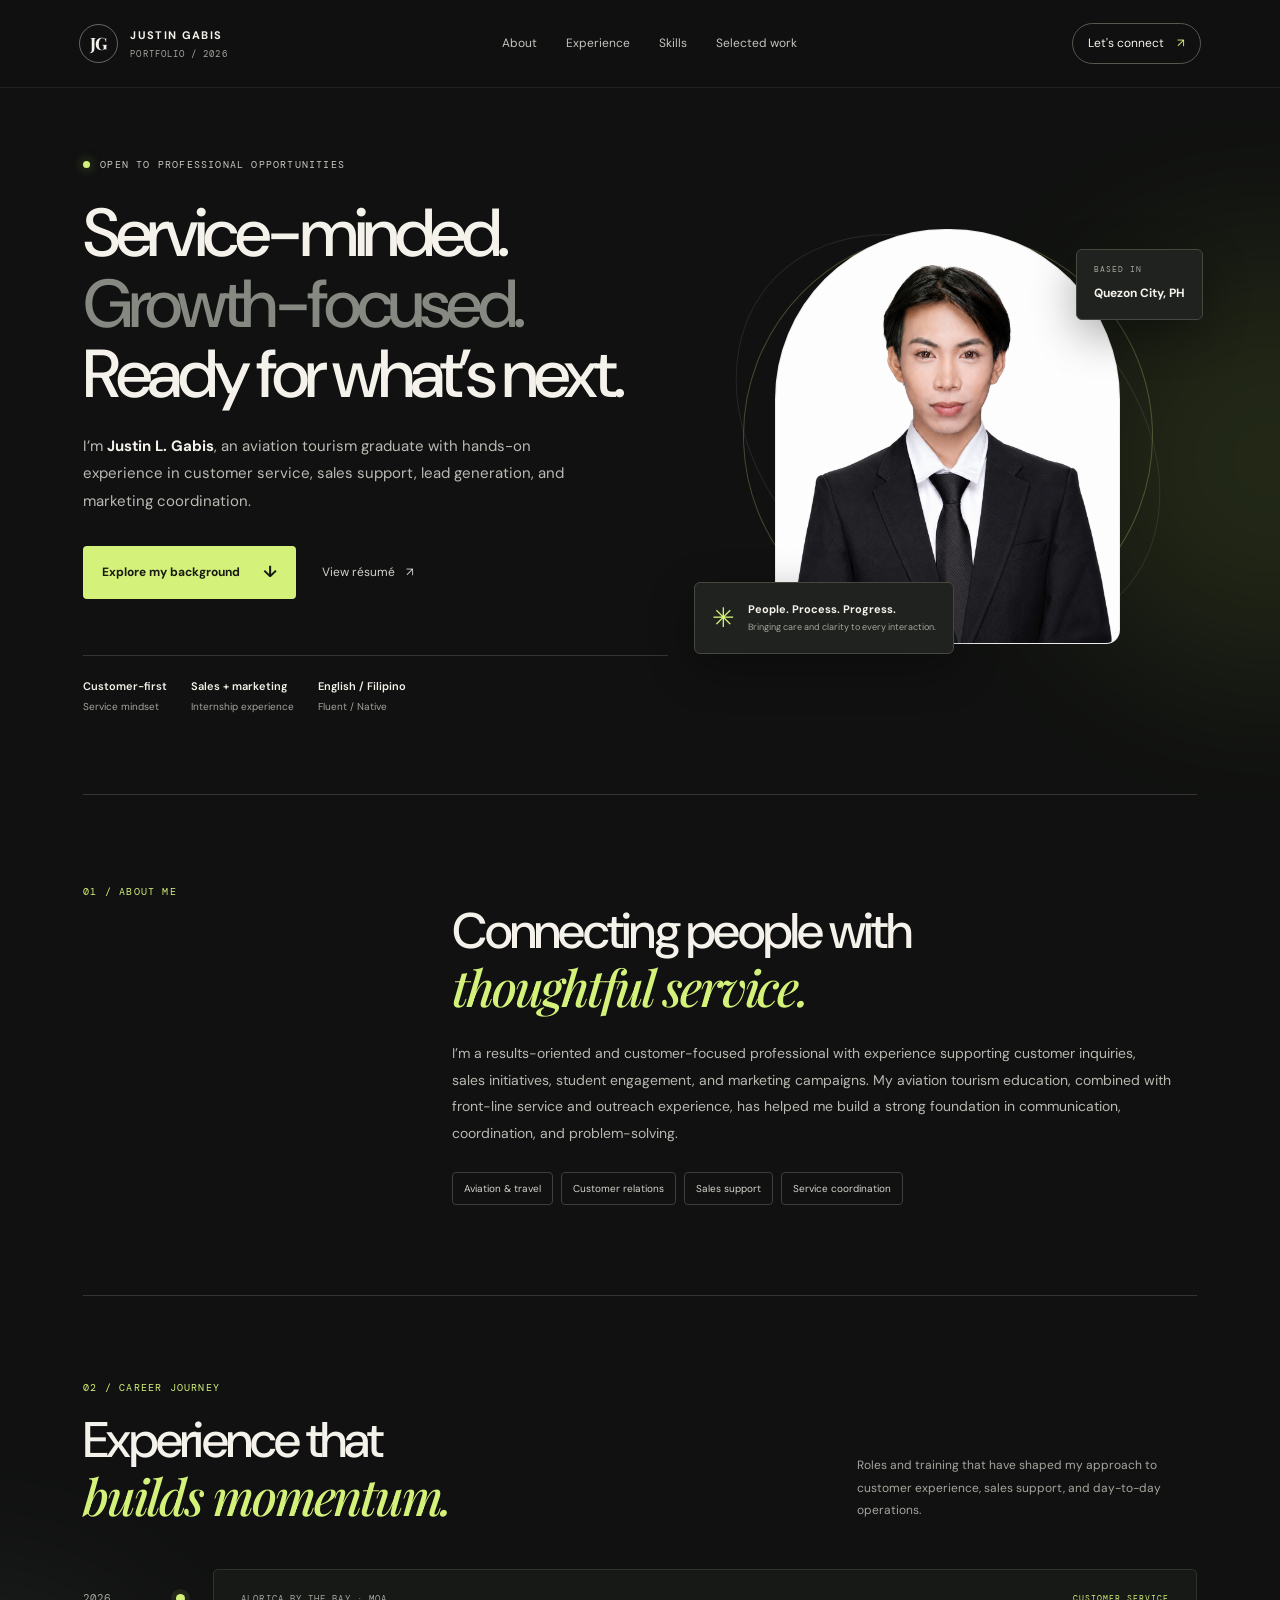
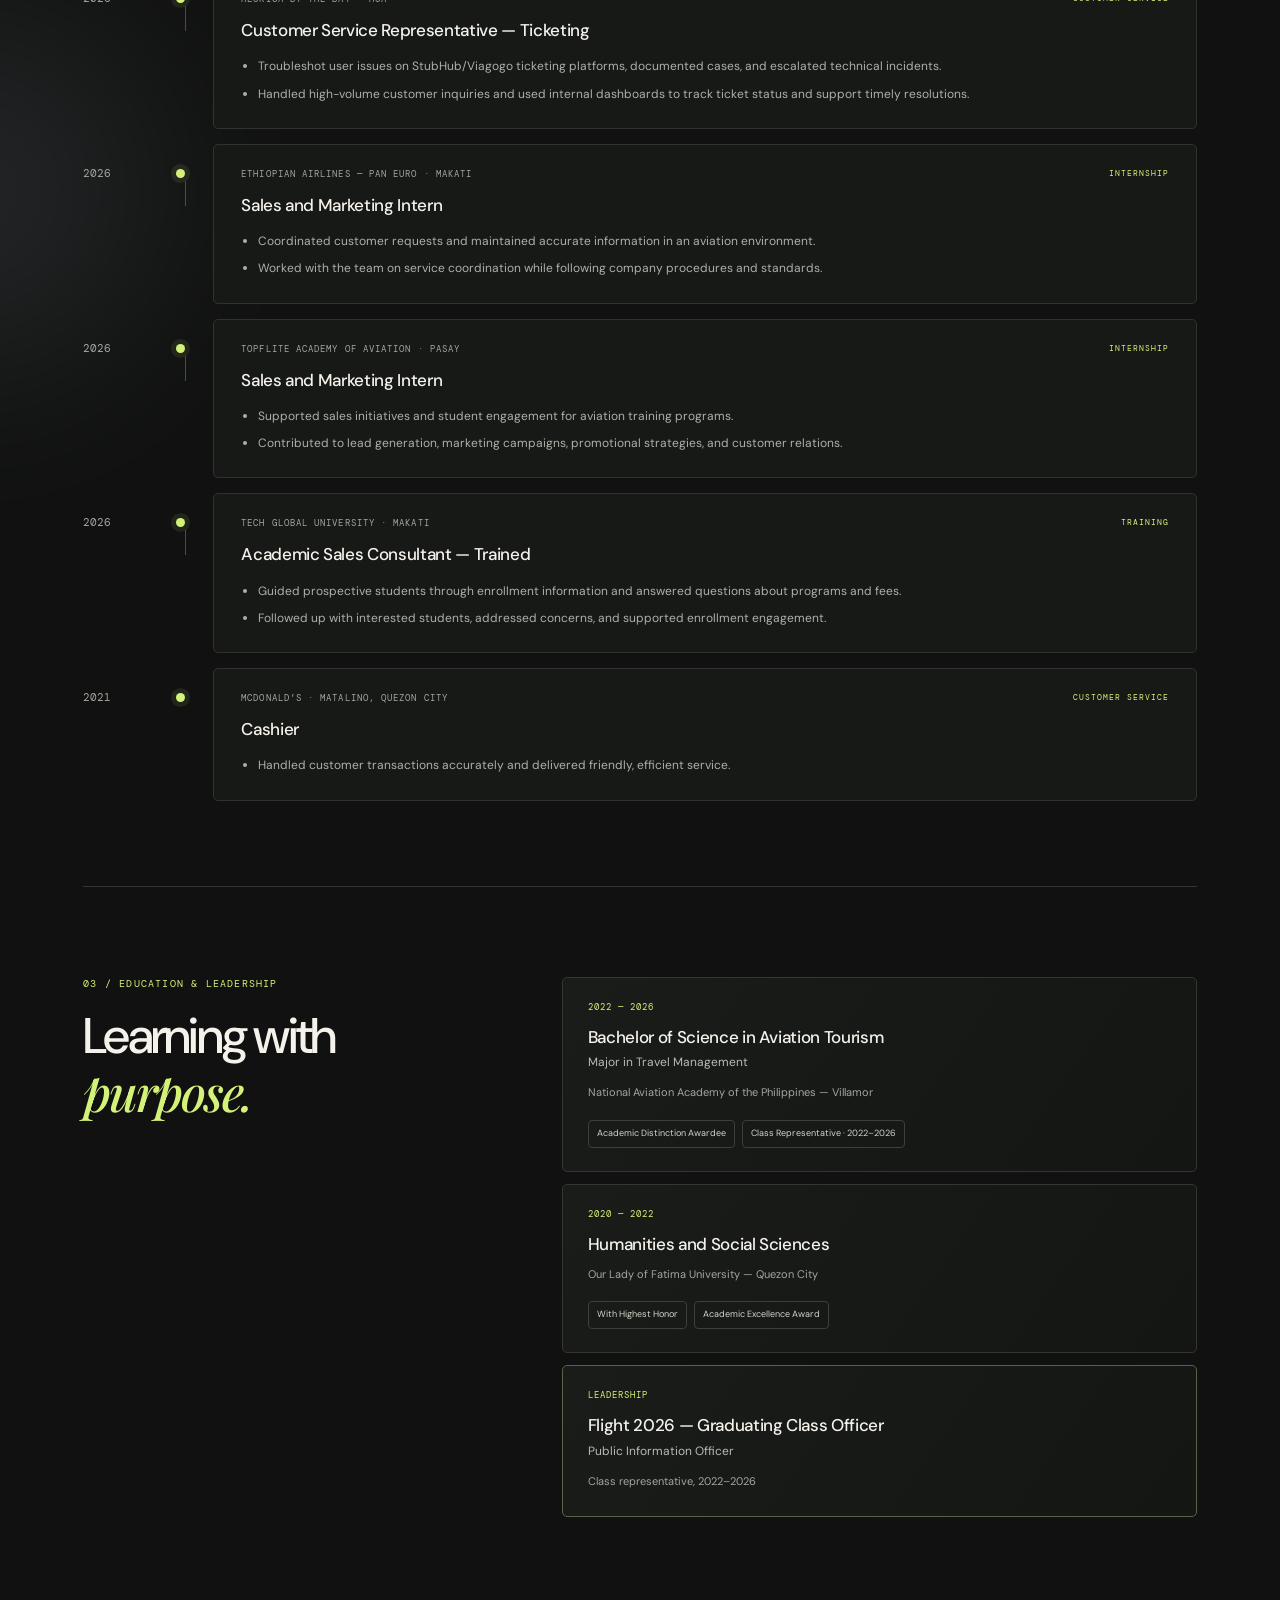
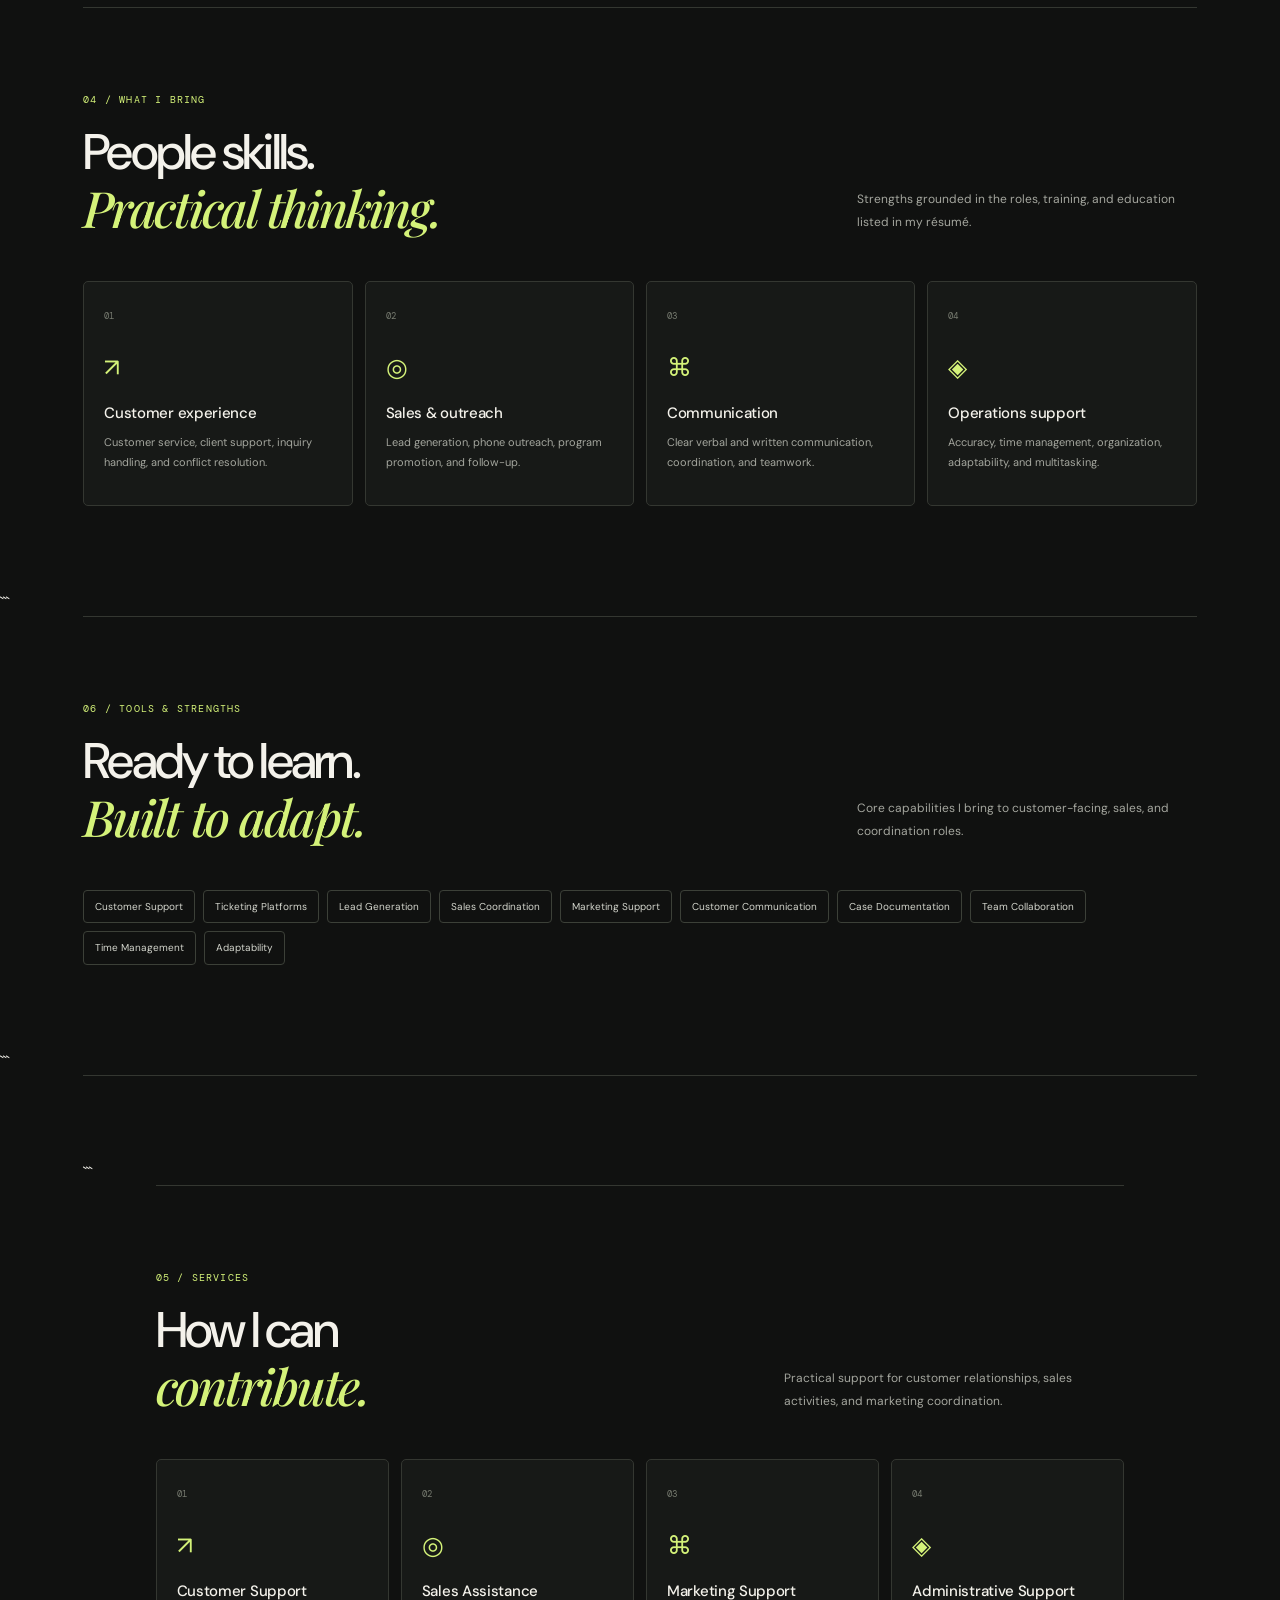
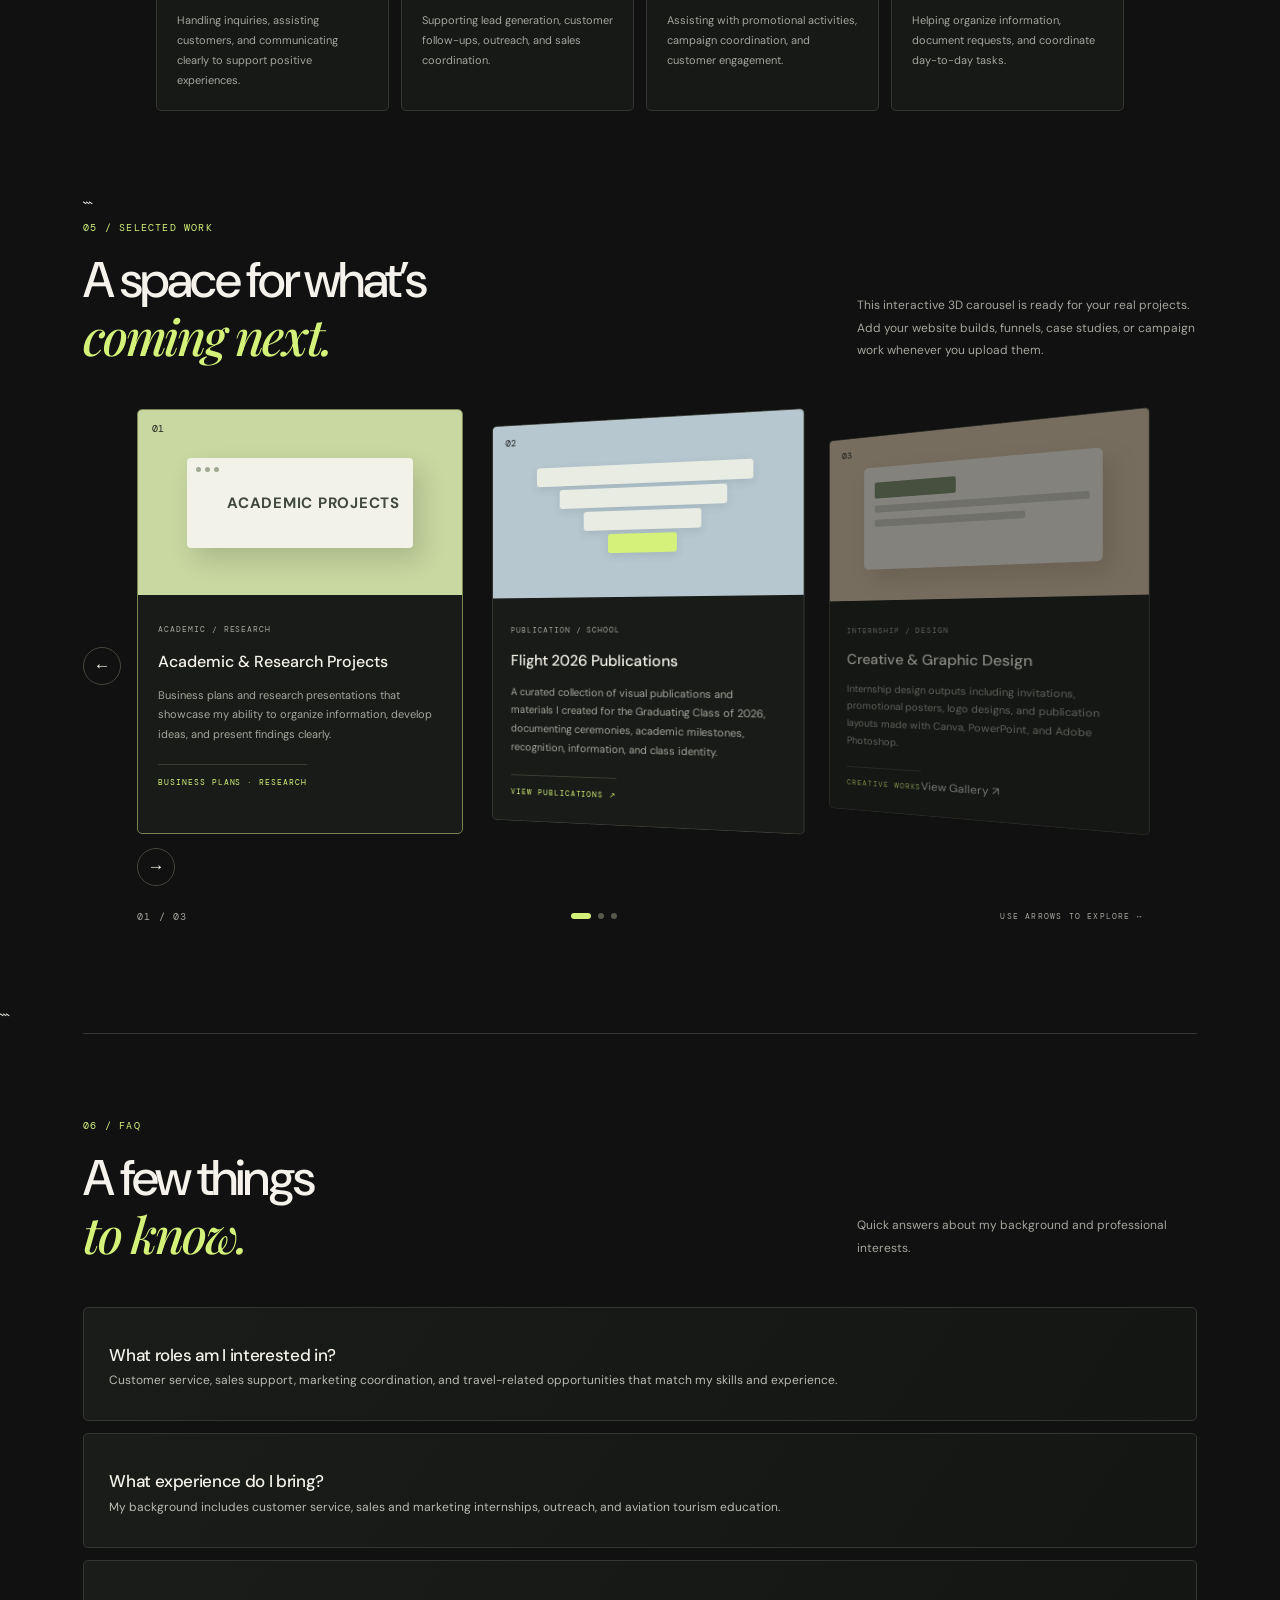
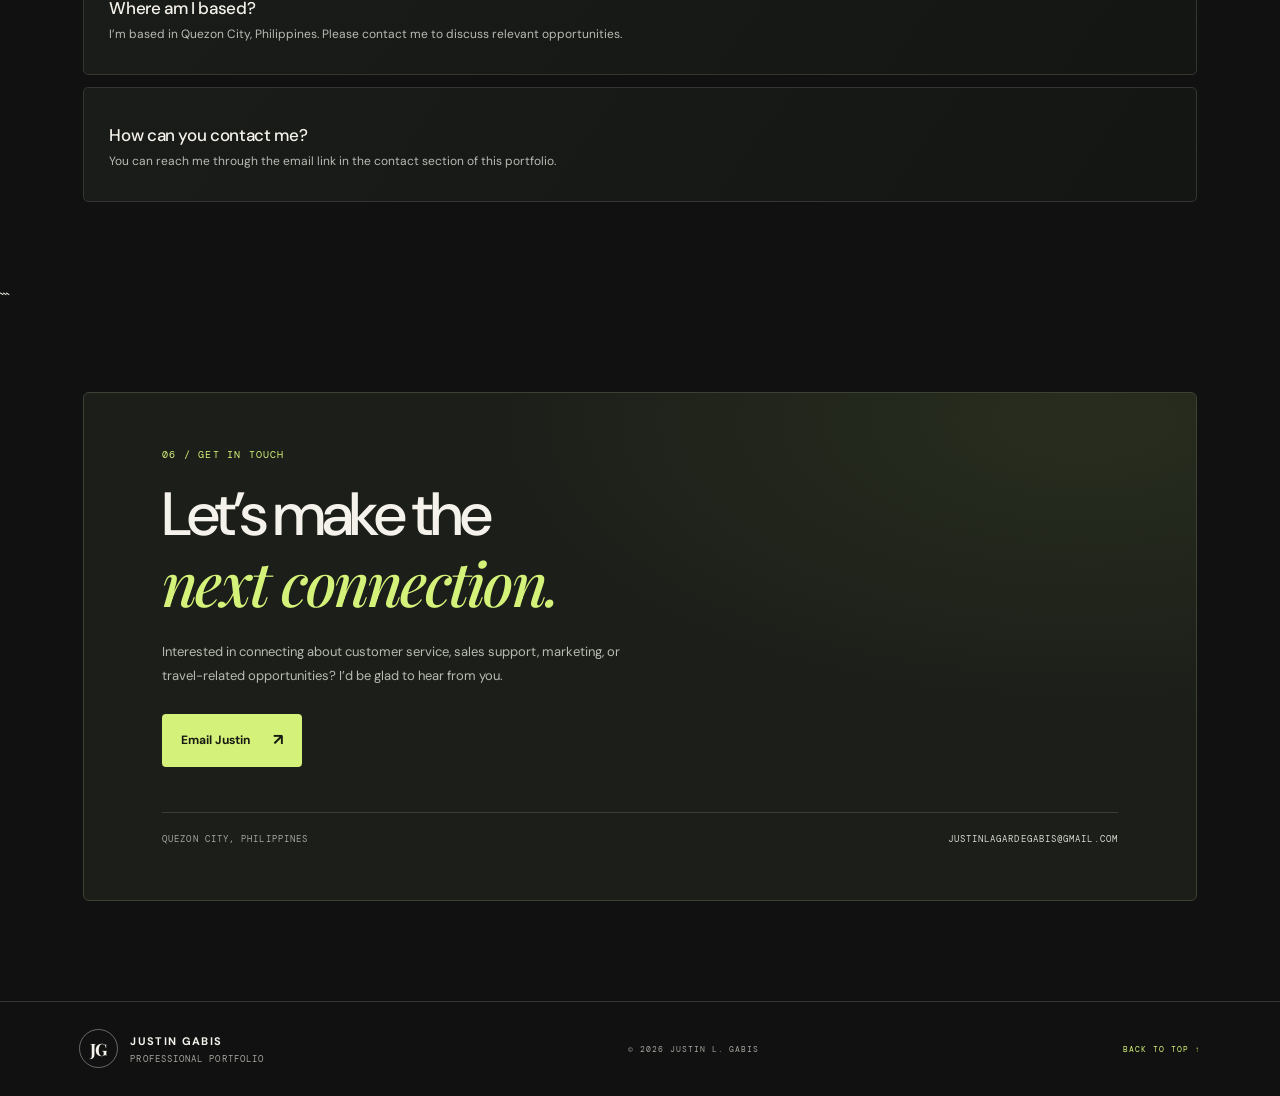
==== commit a7594cb0: "Update index.html" ====
--- a/index.html
+++ b/index.html
@@ -144,10 +144,26 @@
         <button class="carousel-control prev" aria-label="Previous item">←</button>
         <div class="carousel-stage"><div class="carousel" id="carousel">
 <article class="work-card"><div class="work-art art-one"><span>01</span><div class="art-window"><i></i><i></i><i></i><b>ACADEMIC PROJECTS</b></div></div><div class="work-card-info"><span>ACADEMIC / RESEARCH</span><h3>Academic &amp; Research Projects</h3><p>Business plans and research presentations that showcase my ability to organize information, develop ideas, and present findings clearly.</p><span class="placeholder-label">BUSINESS PLANS · RESEARCH</span></div></article>
-        <article class="work-card"><div class="work-art art-two"><span>02</span><div class="funnel-art"><i></i><i></i><i></i><i></i></div></div><div class="work-card-info"><span>PUBLICATION / SCHOOL</span><h3>Flight 2026 Publications</h3><p>Publications created by me during the graduating class of 2026, highlighting creativity, collaboration, and school milestones.</p><span class="placeholder-label">FLIGHT 2026</span></div></article>
+        <article class="work-card">
+  <a href="flight-2026-gallery.html" style="text-decoration: none; color: inherit;">
+    <div class="work-art art-two">
+      <span>02</span>
+      <div class="funnel-art">
+        <i></i><i></i><i></i><i></i>
+      </div>
+    </div>
+
+    <div class="work-card-info">
+      <span>PUBLICATION / SCHOOL</span>
+      <h3>Flight 2026 Publications</h3>
+      <p>A curated collection of visual publications and materials I created for the Graduating Class of 2026, documenting ceremonies, academic milestones, recognition, information, and class identity.</p>
+      <span class="placeholder-label">VIEW PUBLICATIONS ↗</span>
+    </div>
+  </a>
+</article>
      <article class="work-card"><div class="work-art art-three"><span>03</span><div class="browser-art"><div></div><div></div><div></div></div></div><div class="work-card-info"><span>INTERNSHIP / DESIGN</span><h3>Creative &amp; Graphic Design</h3><p>Internship design outputs including invitations, promotional posters, logo designs, and publication layouts made with Canva, PowerPoint, and Adobe Photoshop.</p><span class="placeholder-label">CREATIVE WORKS</span><a class="text-link" href="creative-gallery.html">View Gallery ↗</a></div></article>
         <button class="carousel-control next" aria-label="Next item">→</button>
-      </div>
+        </div>
       <div class="carousel-footer"><span id="carousel-count">01 / 03</span><div class="carousel-dots"><button class="active" aria-label="Show item 1"></button><button aria-label="Show item 2"></button><button aria-label="Show item 3"></button></div><span class="drag-hint">USE ARROWS TO EXPLORE ↔</span></div>
     </section>
 ```
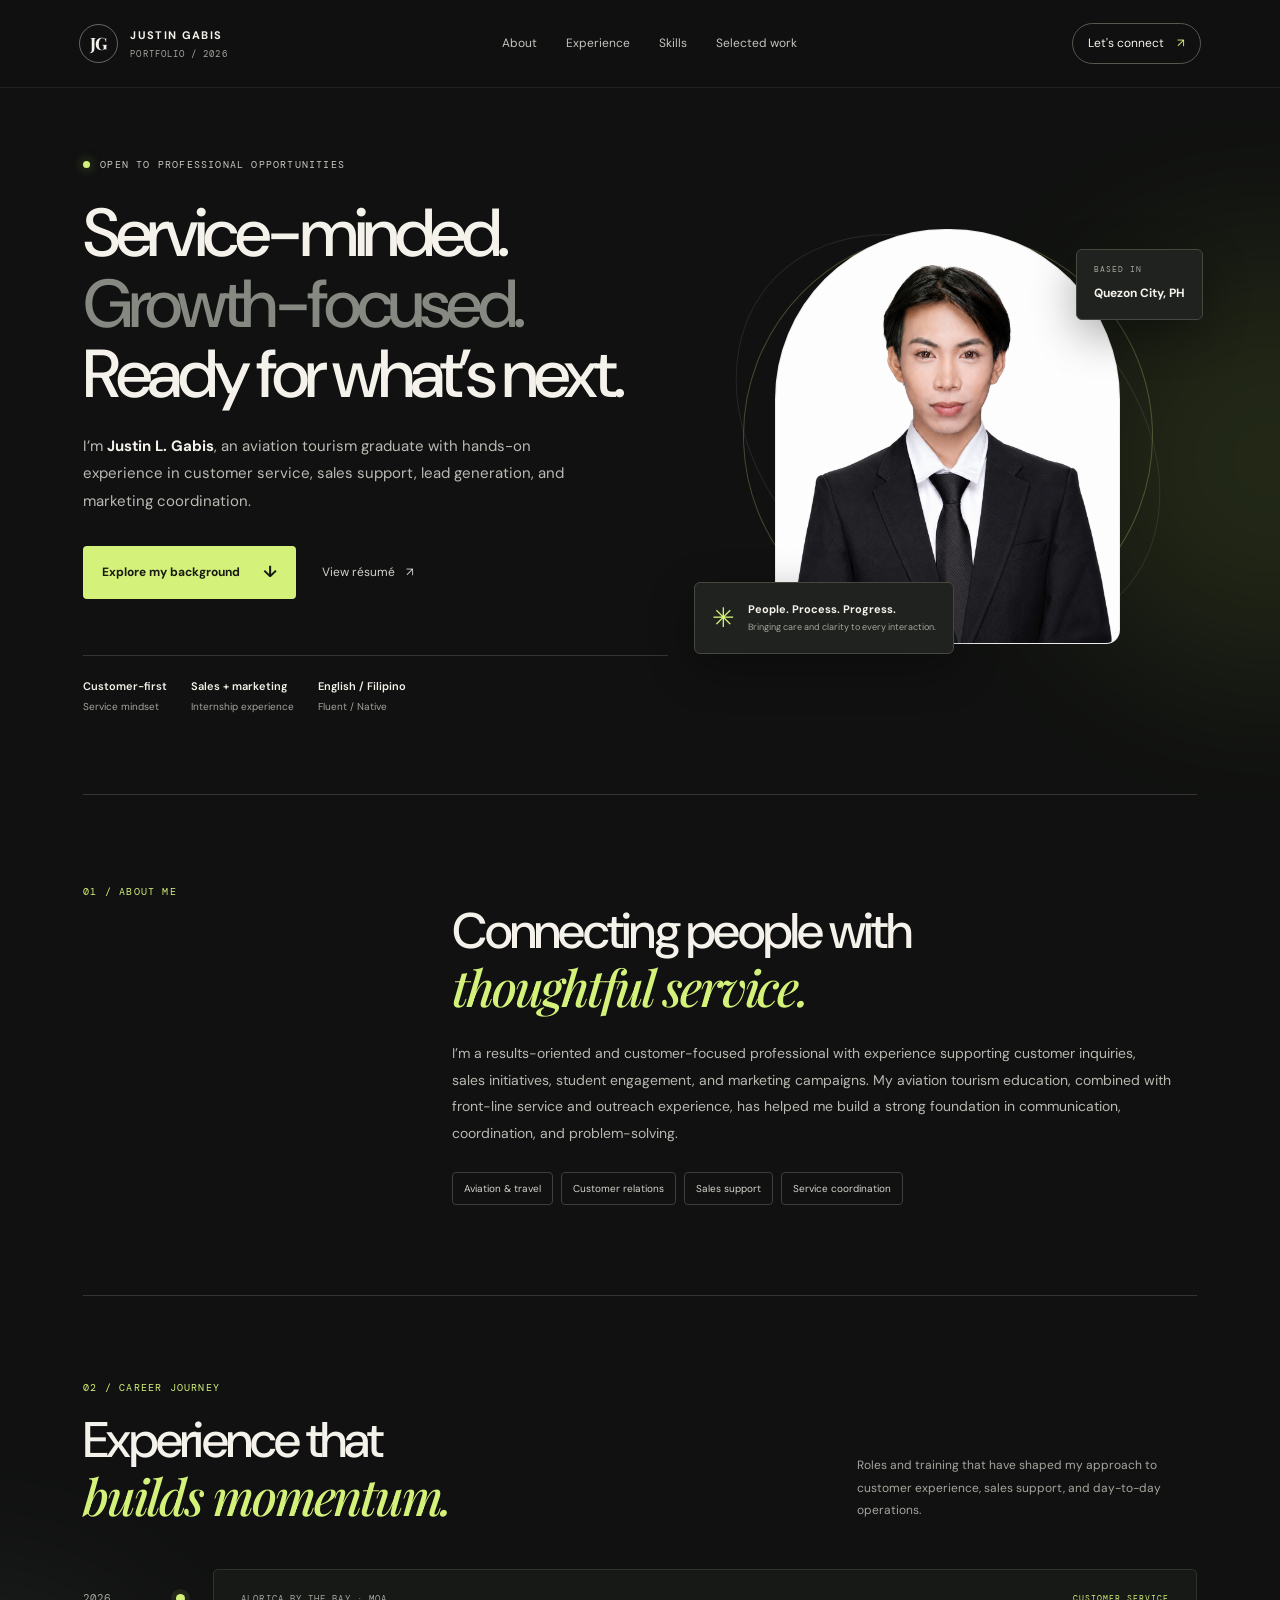
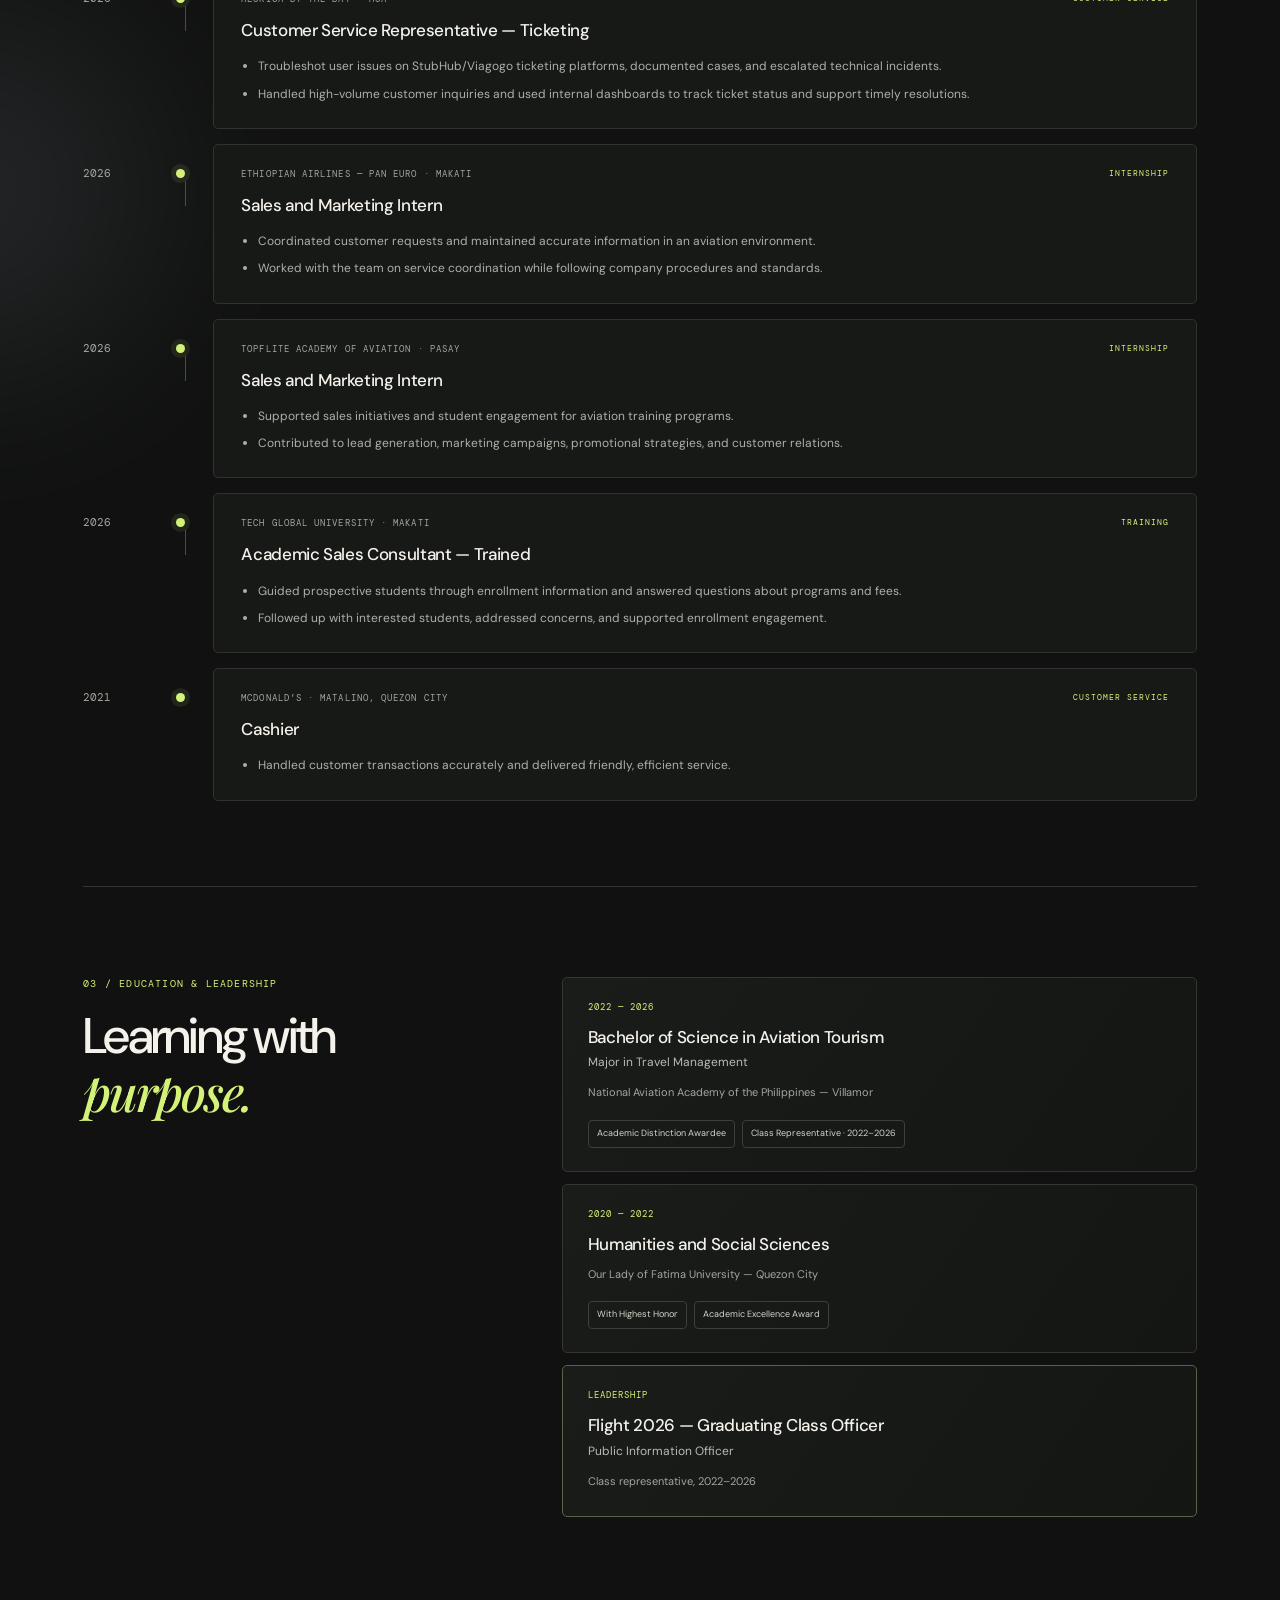
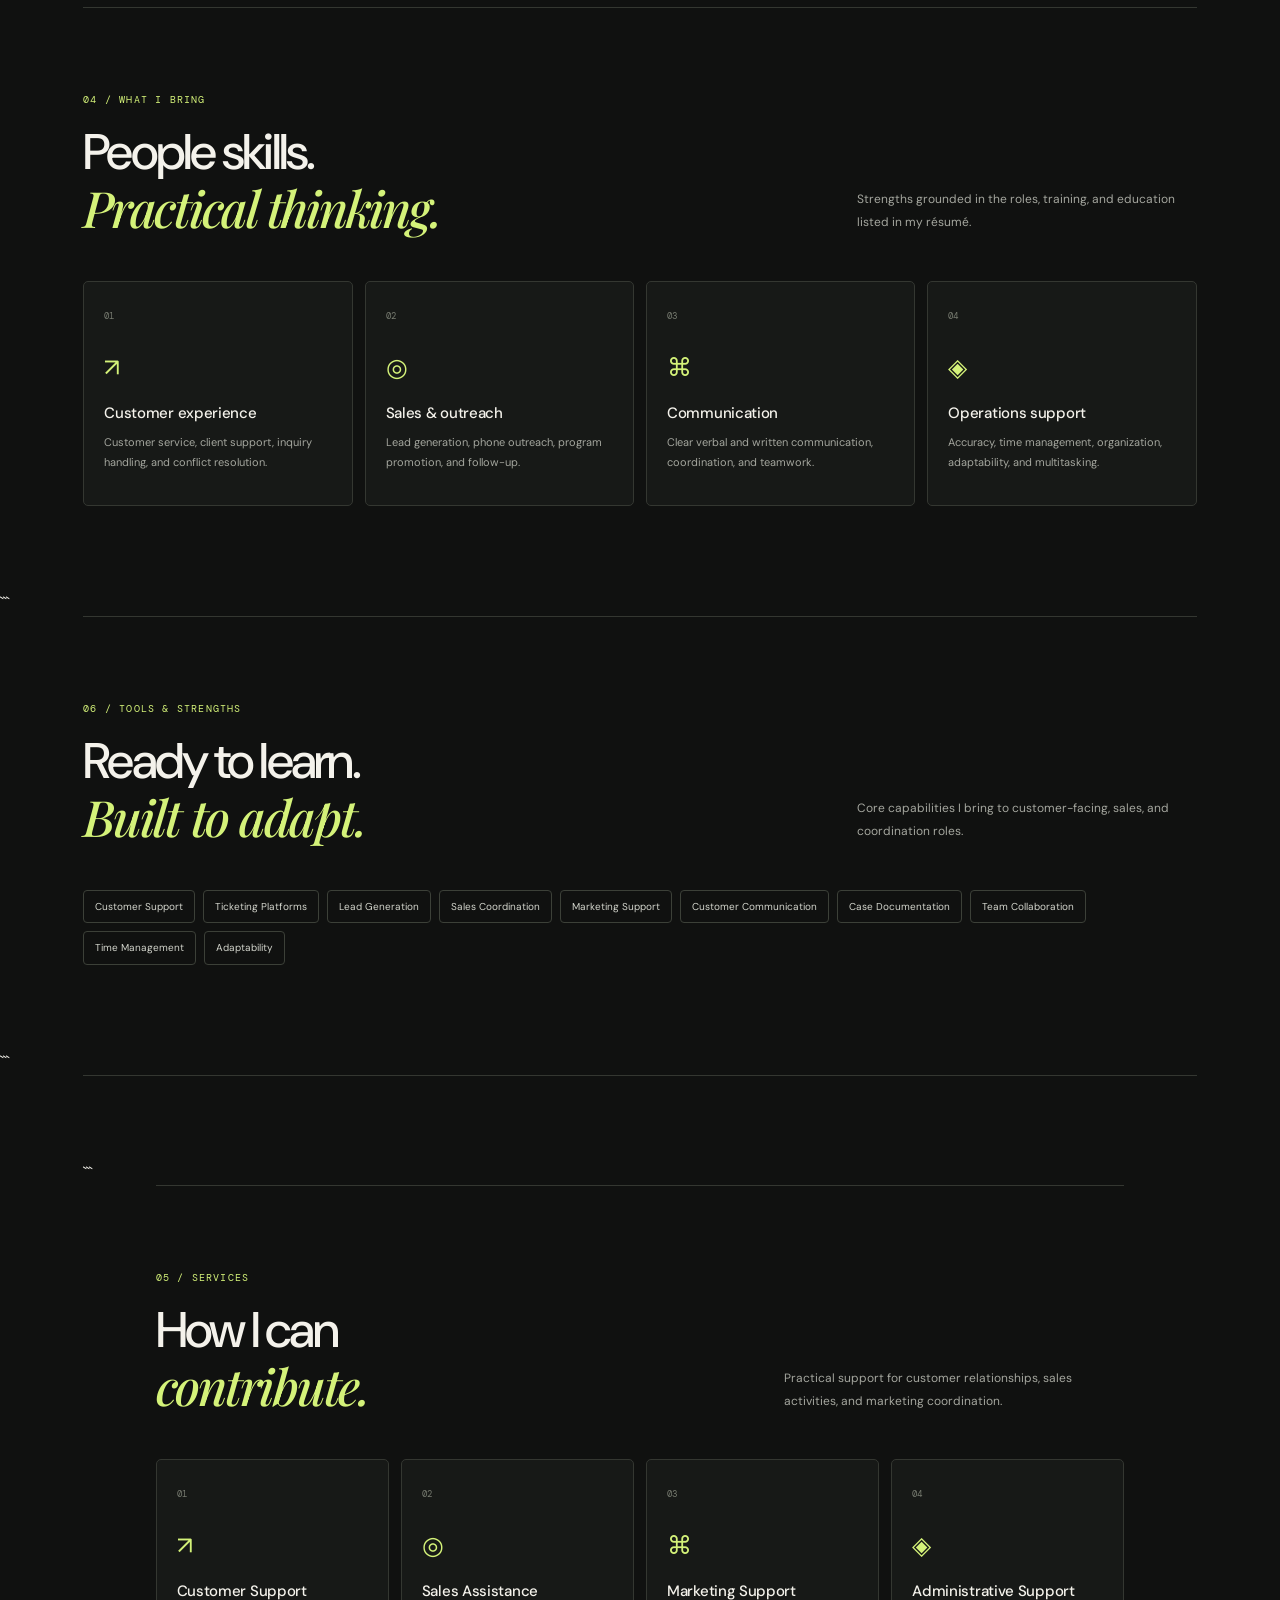
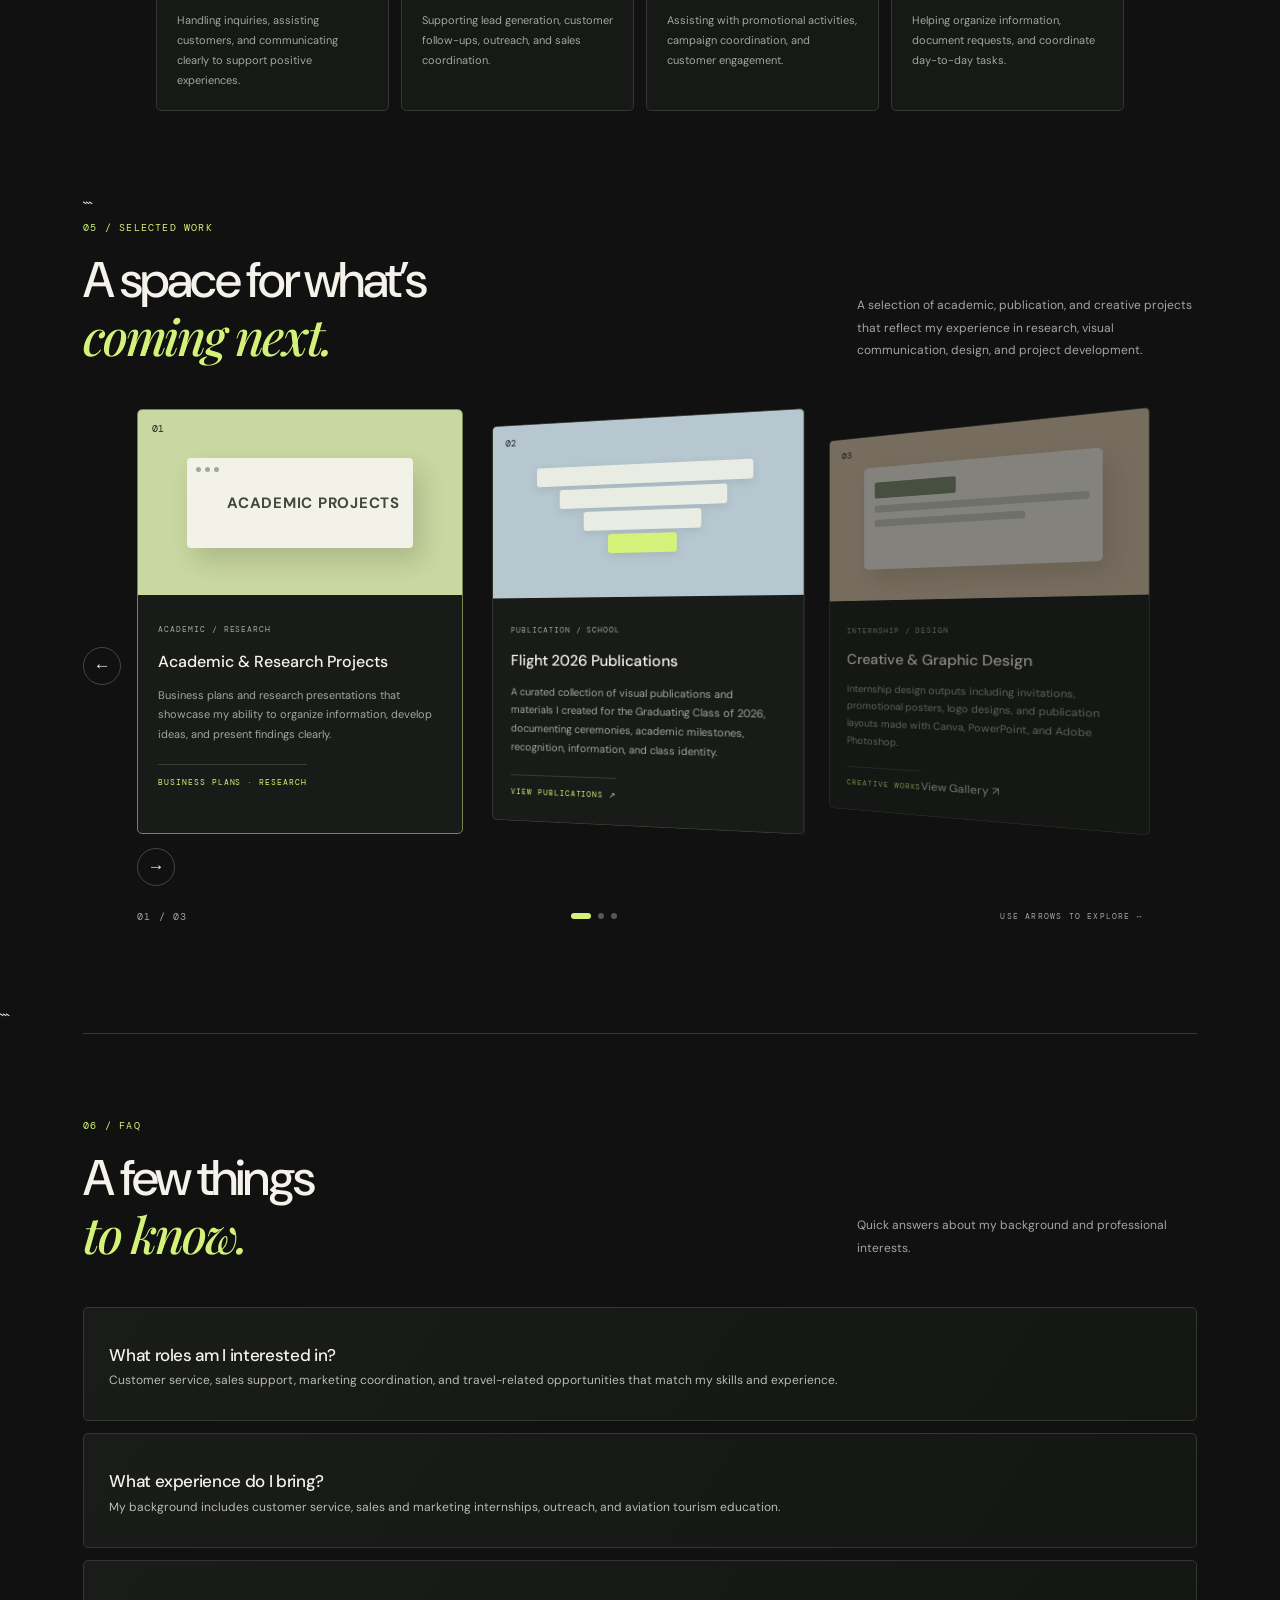
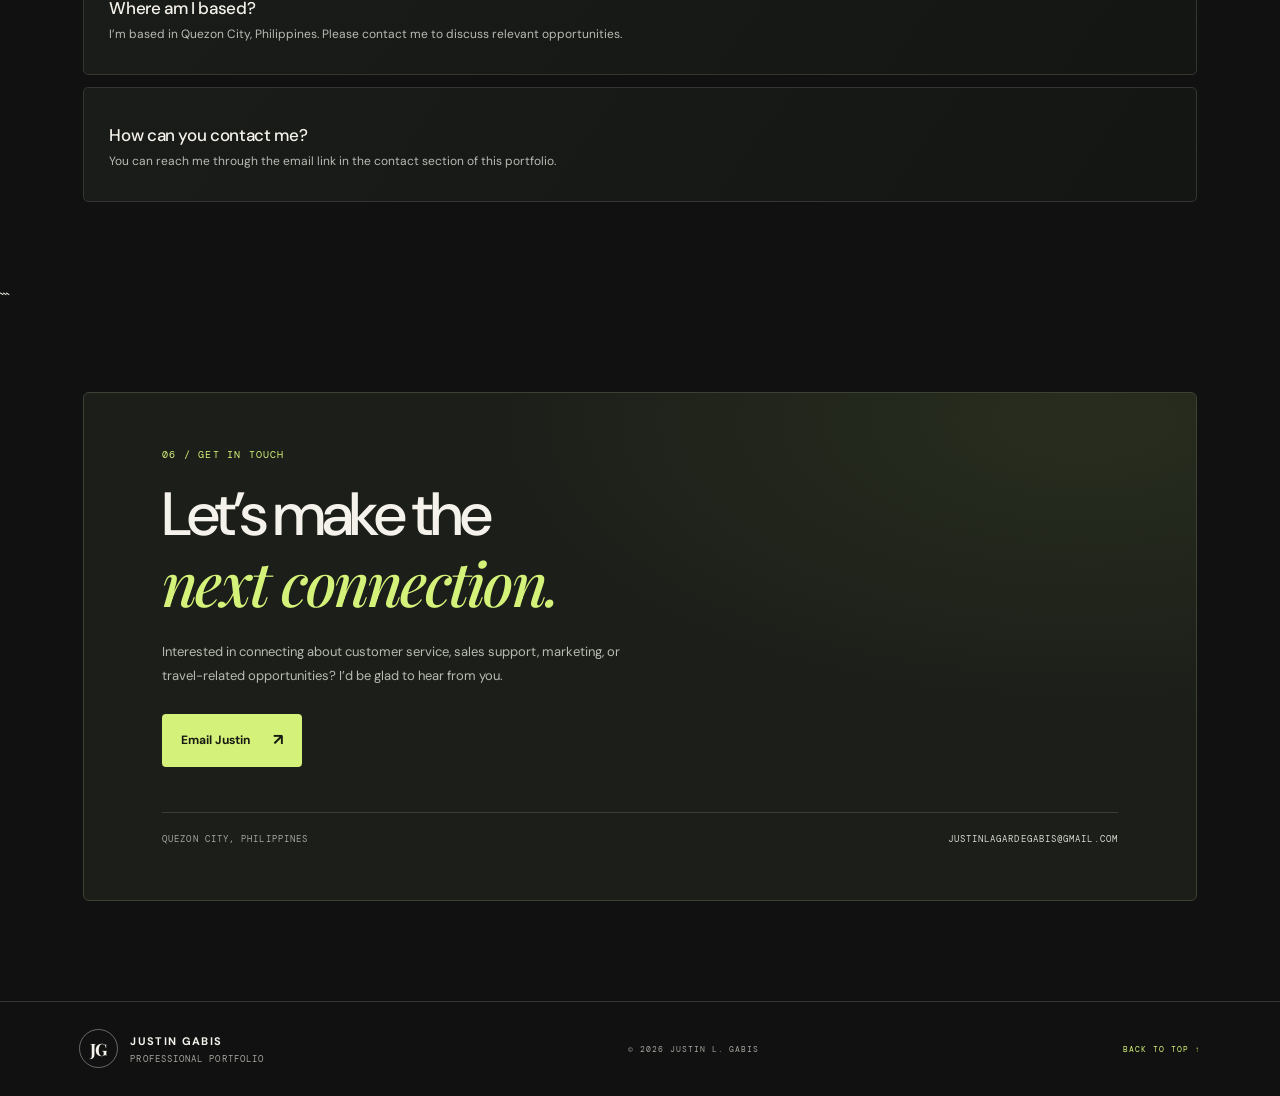
==== commit 76cf52e3: "Revise selected work section description Updated project description to include academic and creativ" ====
--- a/index.html
+++ b/index.html
@@ -139,7 +139,7 @@
 </section>
 ```
 
-      <div class="section-heading"><div><div class="section-kicker">05 / SELECTED WORK</div><h2>A space for what’s<br /><span class="serif-accent">coming next.</span></h2></div><p>This interactive 3D carousel is ready for your real projects. Add your website builds, funnels, case studies, or campaign work whenever you upload them.</p></div>
+      <div class="section-heading"><div><div class="section-kicker">05 / SELECTED WORK</div><h2>A space for what’s<br /><span class="serif-accent">coming next.</span></h2></div><p>A selection of academic, publication, and creative projects that reflect my experience in research, visual communication, design, and project development.</p></div>
       <div class="carousel-wrap">
         <button class="carousel-control prev" aria-label="Previous item">←</button>
         <div class="carousel-stage"><div class="carousel" id="carousel">
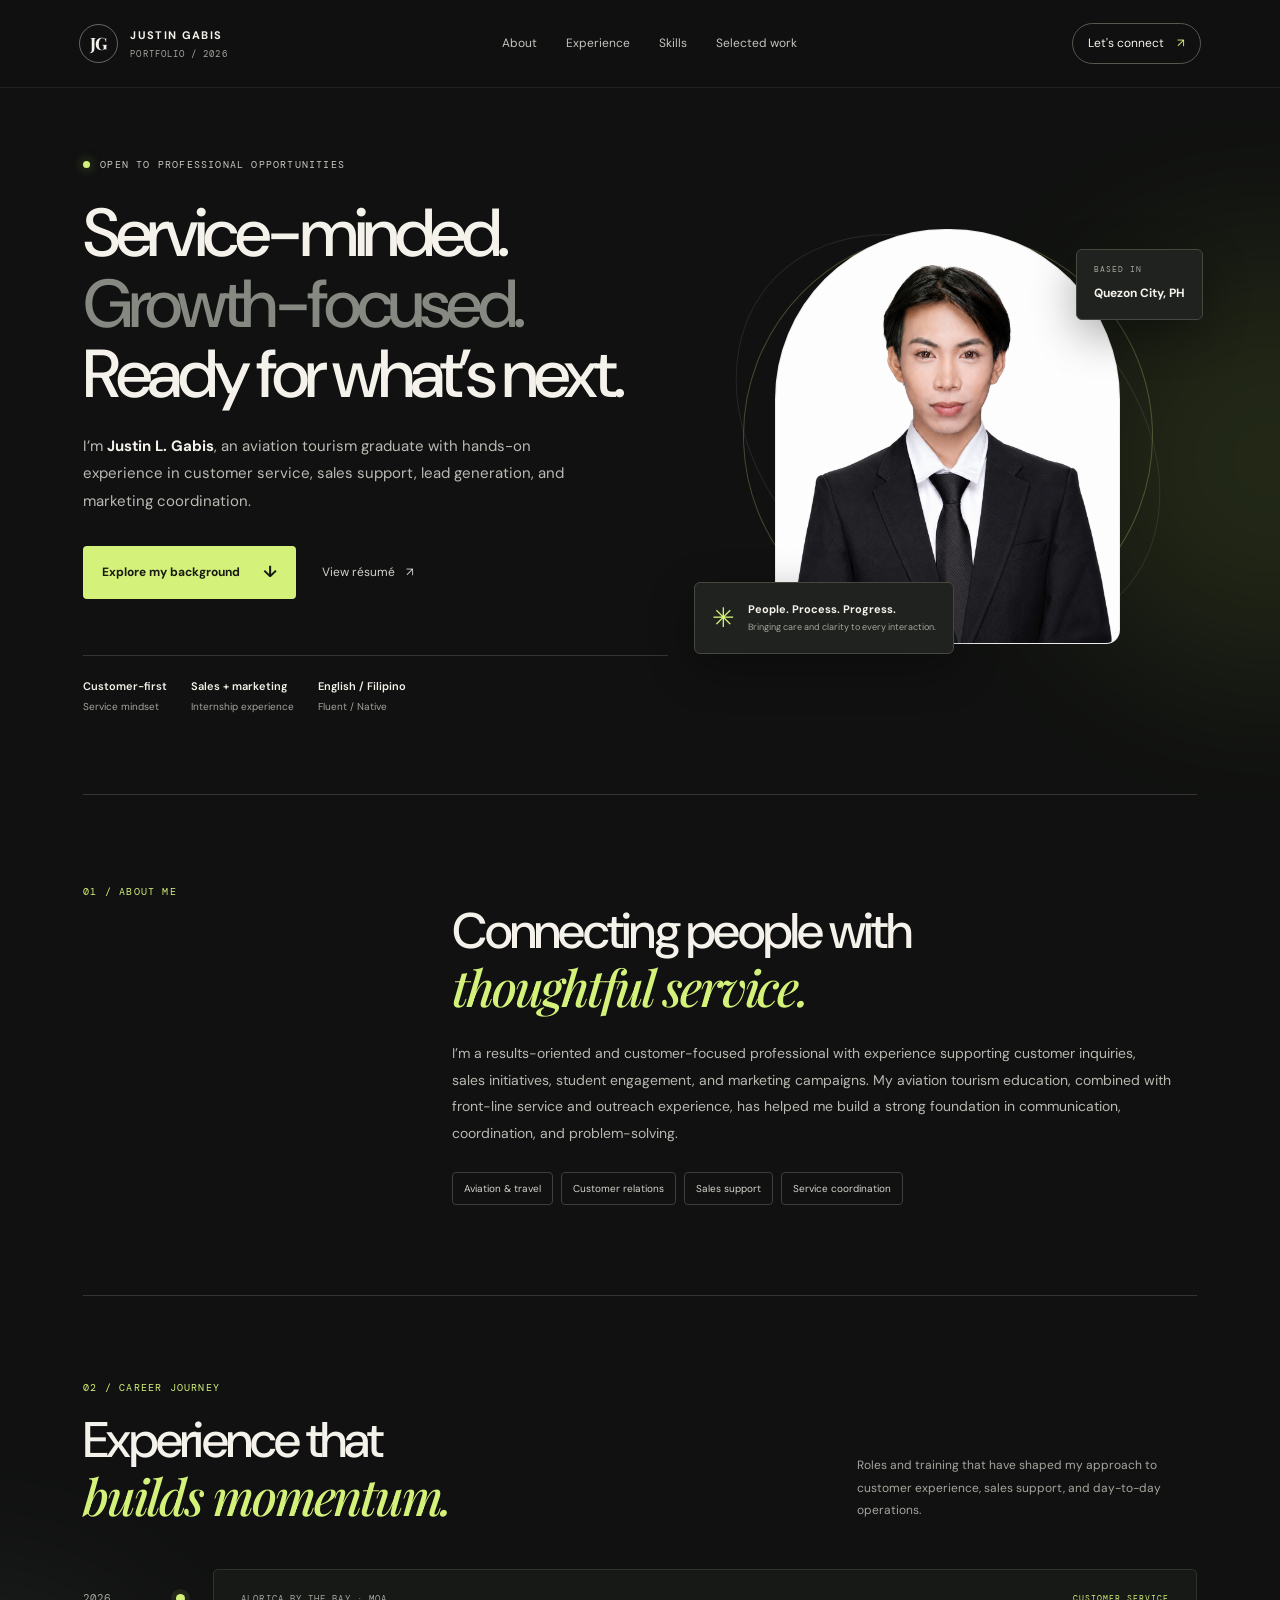
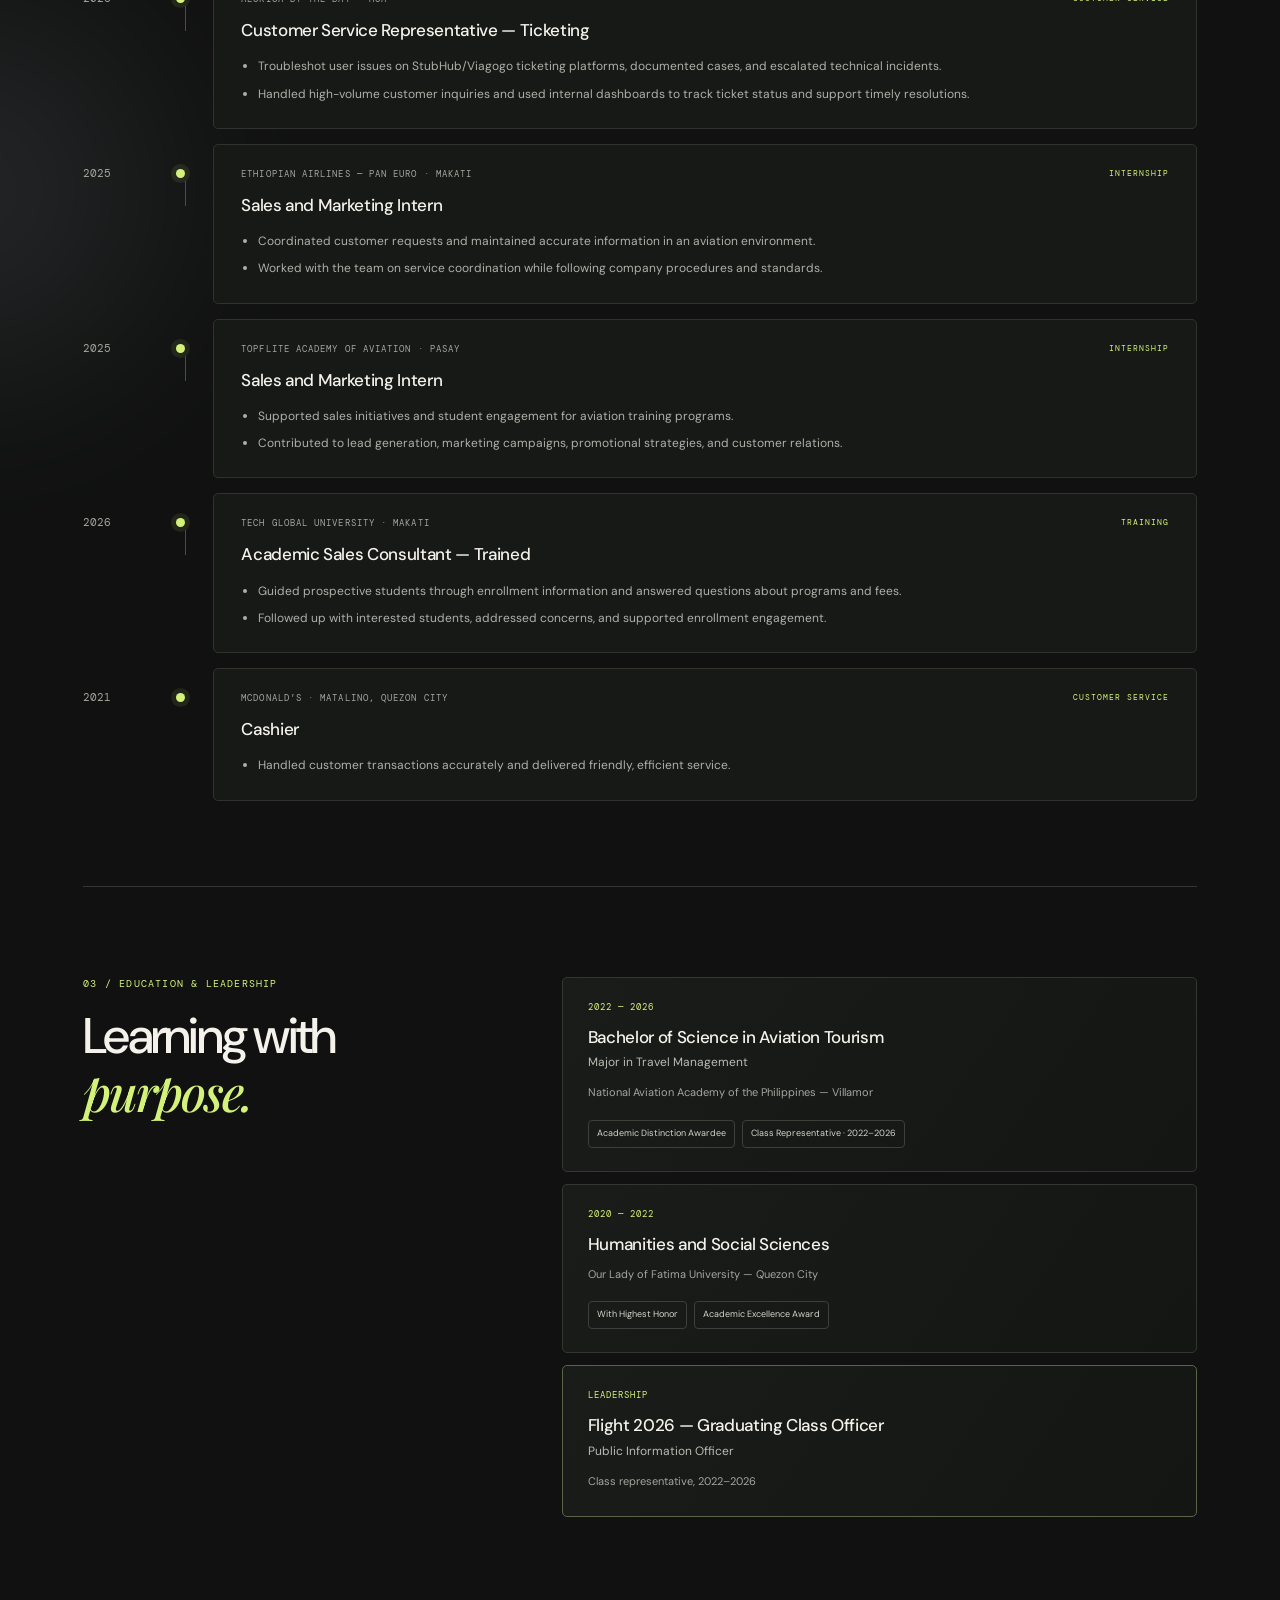
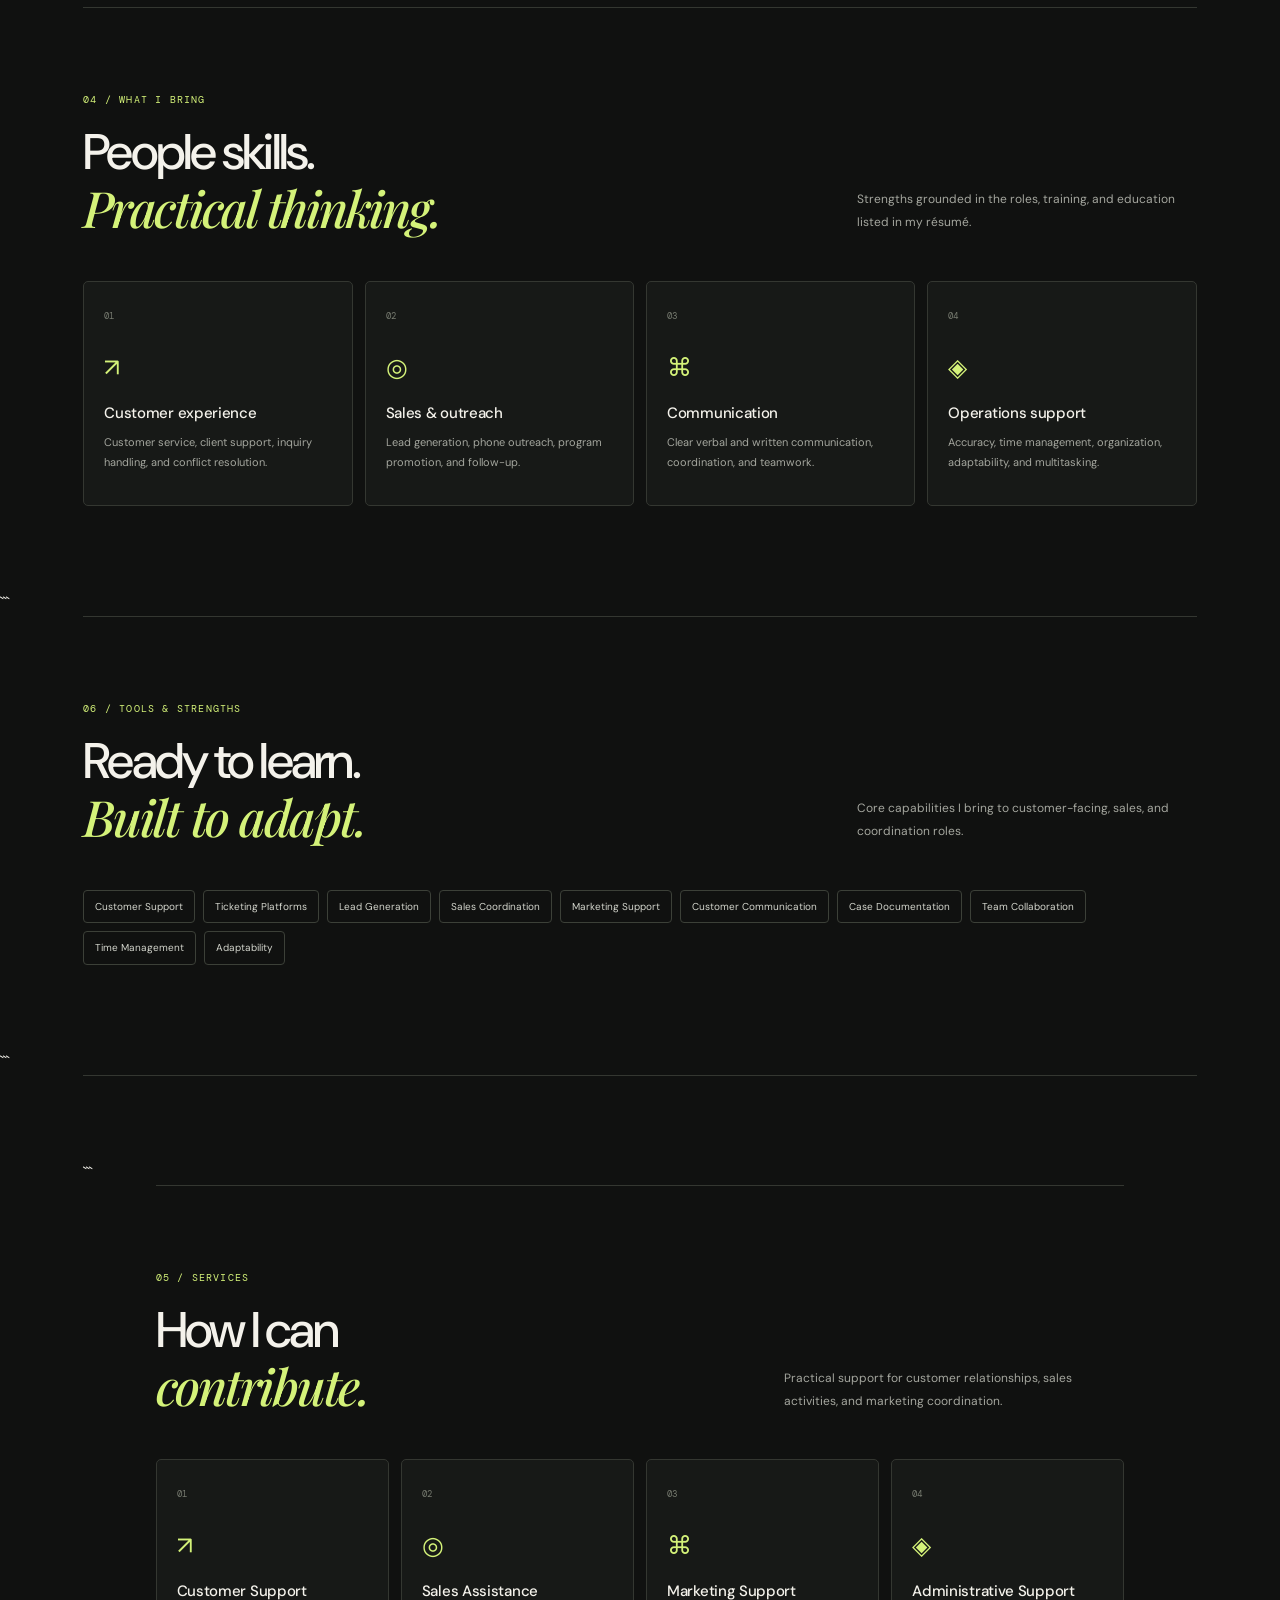
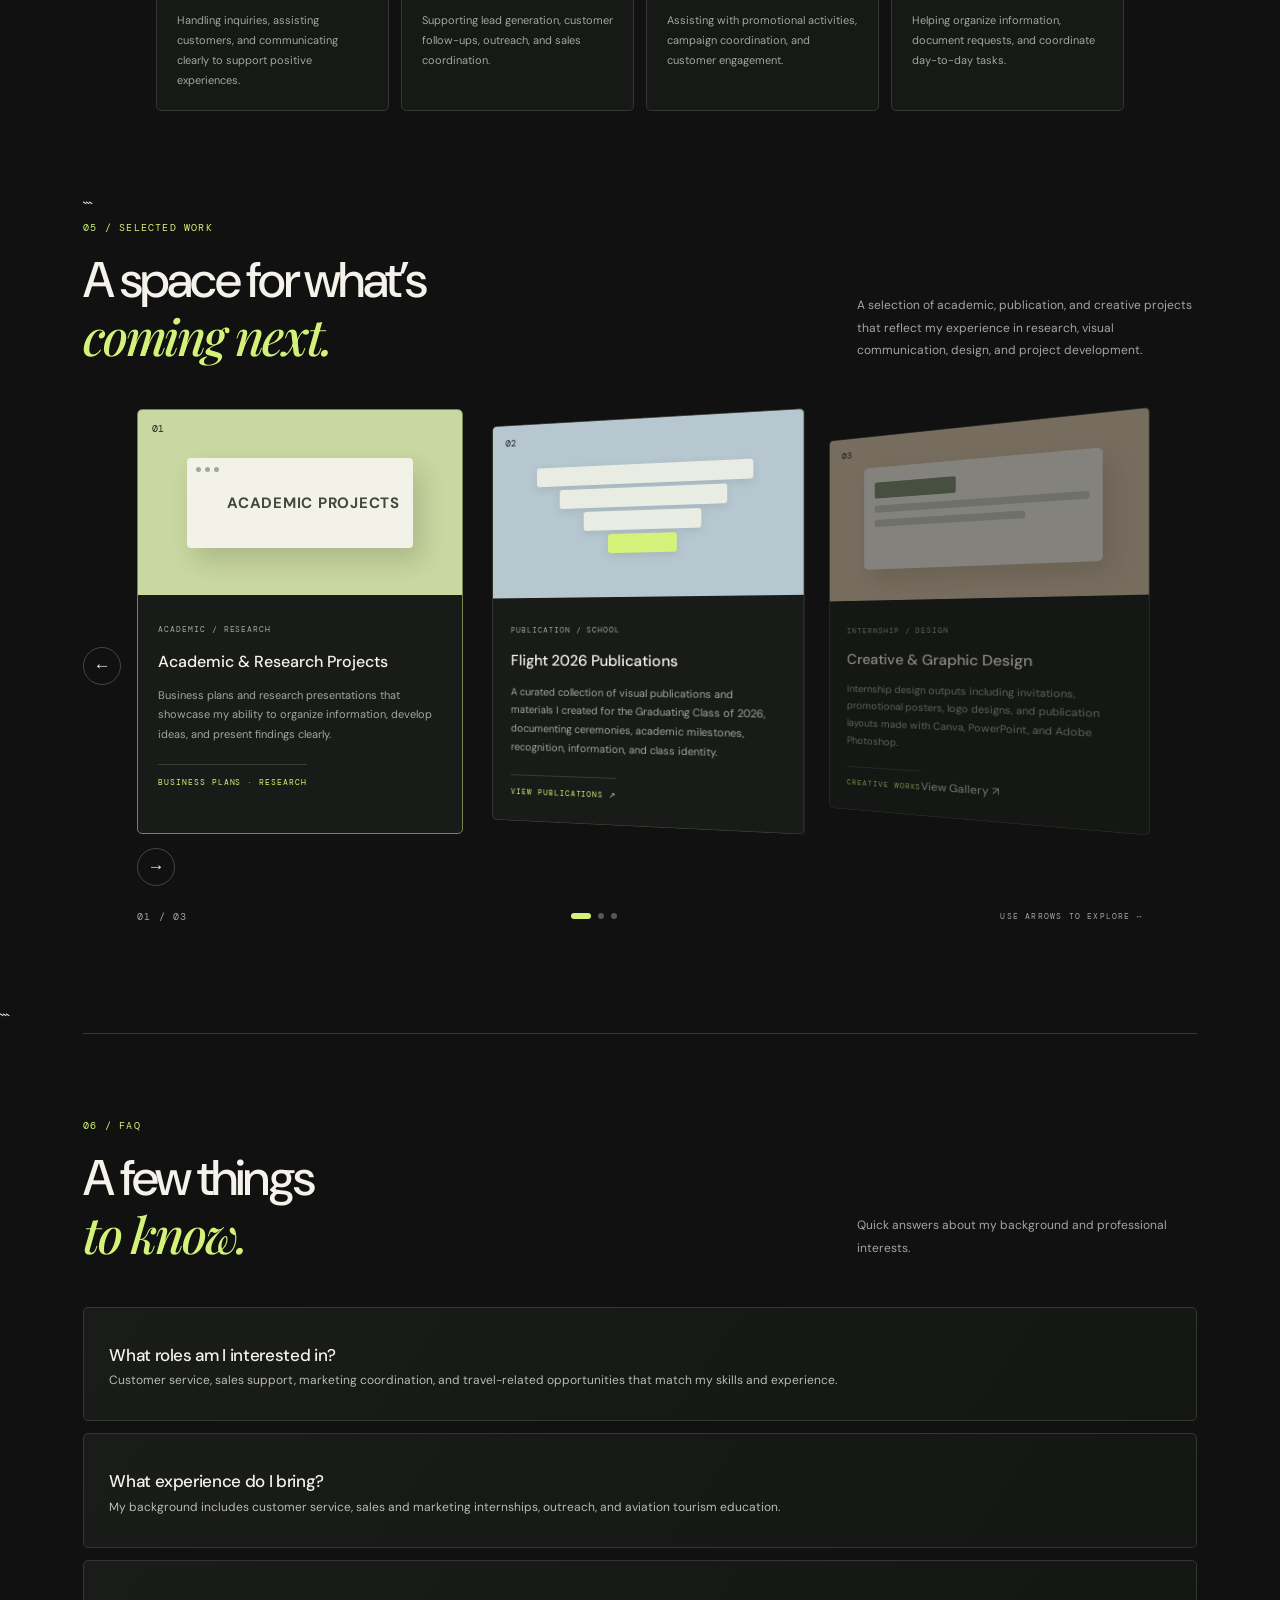
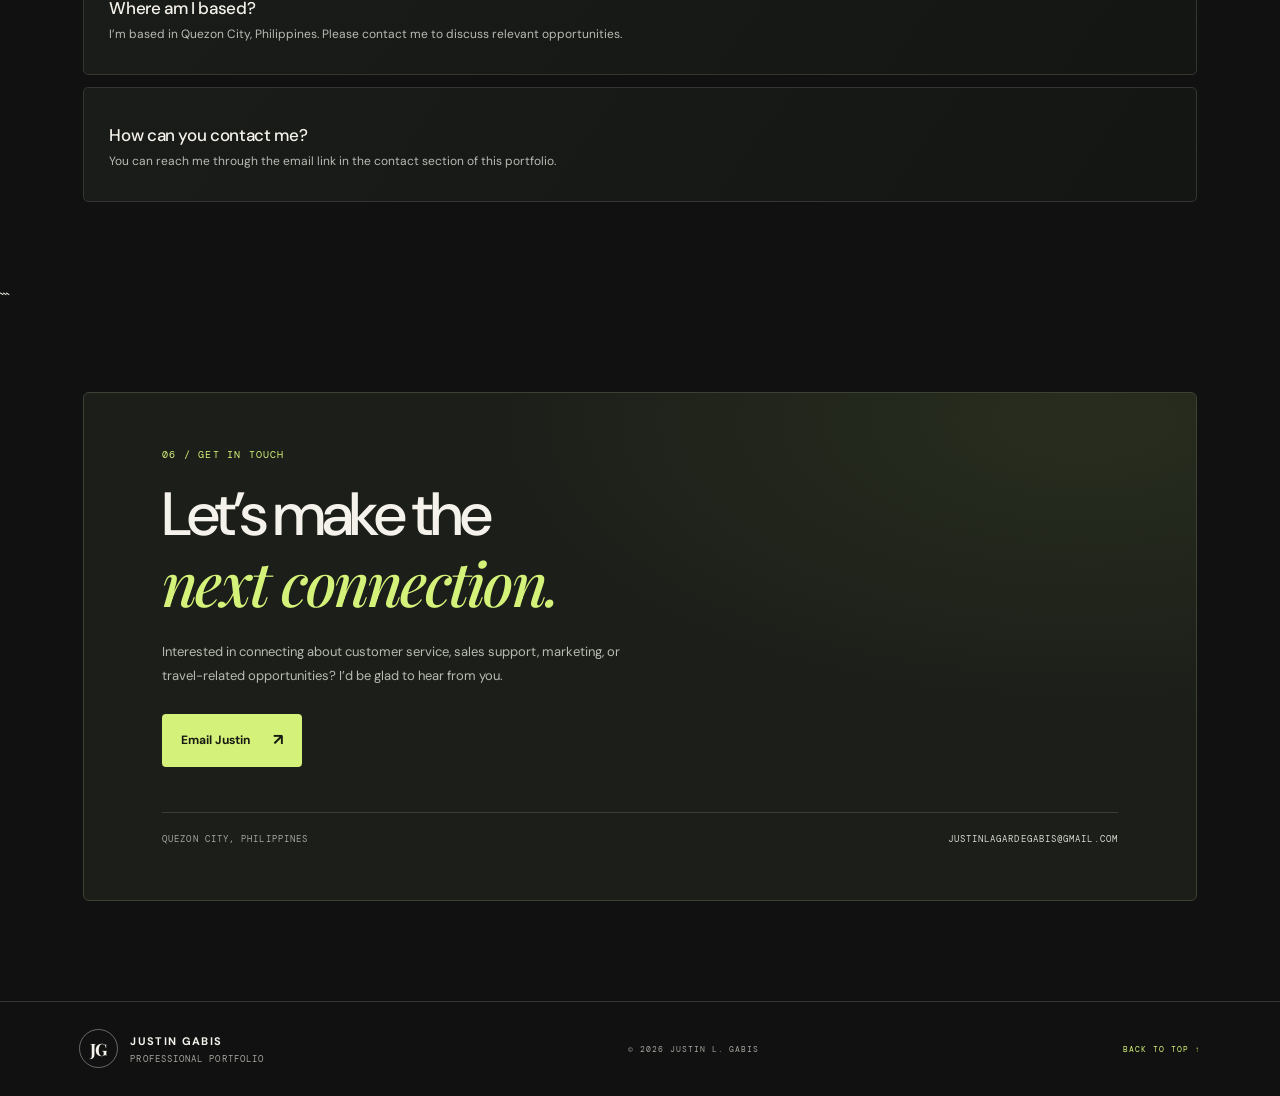
==== commit 0c185ec1: "Update index.html" ====
--- a/index.html
+++ b/index.html
@@ -52,8 +52,8 @@
       <div class="section-heading"><div><div class="section-kicker">02 / CAREER JOURNEY</div><h2>Experience that<br /><span class="serif-accent">builds momentum.</span></h2></div><p>Roles and training that have shaped my approach to customer experience, sales support, and day-to-day operations.</p></div>
       <div class="timeline">
         <article class="timeline-item"><div class="timeline-date">2026</div><div class="timeline-marker"></div><div class="timeline-card"><div class="timeline-meta"><span>ALORICA BY THE BAY · MOA</span><span class="role-type">CUSTOMER SERVICE</span></div><h3>Customer Service Representative — Ticketing</h3><ul><li>Troubleshot user issues on StubHub/Viagogo ticketing platforms, documented cases, and escalated technical incidents.</li><li>Handled high-volume customer inquiries and used internal dashboards to track ticket status and support timely resolutions.</li></ul></div></article>
-        <article class="timeline-item"><div class="timeline-date">2026</div><div class="timeline-marker"></div><div class="timeline-card"><div class="timeline-meta"><span>ETHIOPIAN AIRLINES — PAN EURO · MAKATI</span><span class="role-type">INTERNSHIP</span></div><h3>Sales and Marketing Intern</h3><ul><li>Coordinated customer requests and maintained accurate information in an aviation environment.</li><li>Worked with the team on service coordination while following company procedures and standards.</li></ul></div></article>
-        <article class="timeline-item"><div class="timeline-date">2026</div><div class="timeline-marker"></div><div class="timeline-card"><div class="timeline-meta"><span>TOPFLITE ACADEMY OF AVIATION · PASAY</span><span class="role-type">INTERNSHIP</span></div><h3>Sales and Marketing Intern</h3><ul><li>Supported sales initiatives and student engagement for aviation training programs.</li><li>Contributed to lead generation, marketing campaigns, promotional strategies, and customer relations.</li></ul></div></article>
+        <article class="timeline-item"><div class="timeline-date">2025</div><div class="timeline-marker"></div><div class="timeline-card"><div class="timeline-meta"><span>ETHIOPIAN AIRLINES — PAN EURO · MAKATI</span><span class="role-type">INTERNSHIP</span></div><h3>Sales and Marketing Intern</h3><ul><li>Coordinated customer requests and maintained accurate information in an aviation environment.</li><li>Worked with the team on service coordination while following company procedures and standards.</li></ul></div></article>
+        <article class="timeline-item"><div class="timeline-date">2025</div><div class="timeline-marker"></div><div class="timeline-card"><div class="timeline-meta"><span>TOPFLITE ACADEMY OF AVIATION · PASAY</span><span class="role-type">INTERNSHIP</span></div><h3>Sales and Marketing Intern</h3><ul><li>Supported sales initiatives and student engagement for aviation training programs.</li><li>Contributed to lead generation, marketing campaigns, promotional strategies, and customer relations.</li></ul></div></article>
         <article class="timeline-item"><div class="timeline-date">2026</div><div class="timeline-marker"></div><div class="timeline-card"><div class="timeline-meta"><span>TECH GLOBAL UNIVERSITY · MAKATI</span><span class="role-type">TRAINING</span></div><h3>Academic Sales Consultant — Trained</h3><ul><li>Guided prospective students through enrollment information and answered questions about programs and fees.</li><li>Followed up with interested students, addressed concerns, and supported enrollment engagement.</li></ul></div></article>
         <article class="timeline-item"><div class="timeline-date">2021</div><div class="timeline-marker"></div><div class="timeline-card"><div class="timeline-meta"><span>MCDONALD’S · MATALINO, QUEZON CITY</span><span class="role-type">CUSTOMER SERVICE</span></div><h3>Cashier</h3><ul><li>Handled customer transactions accurately and delivered friendly, efficient service.</li></ul></div></article>
       </div>
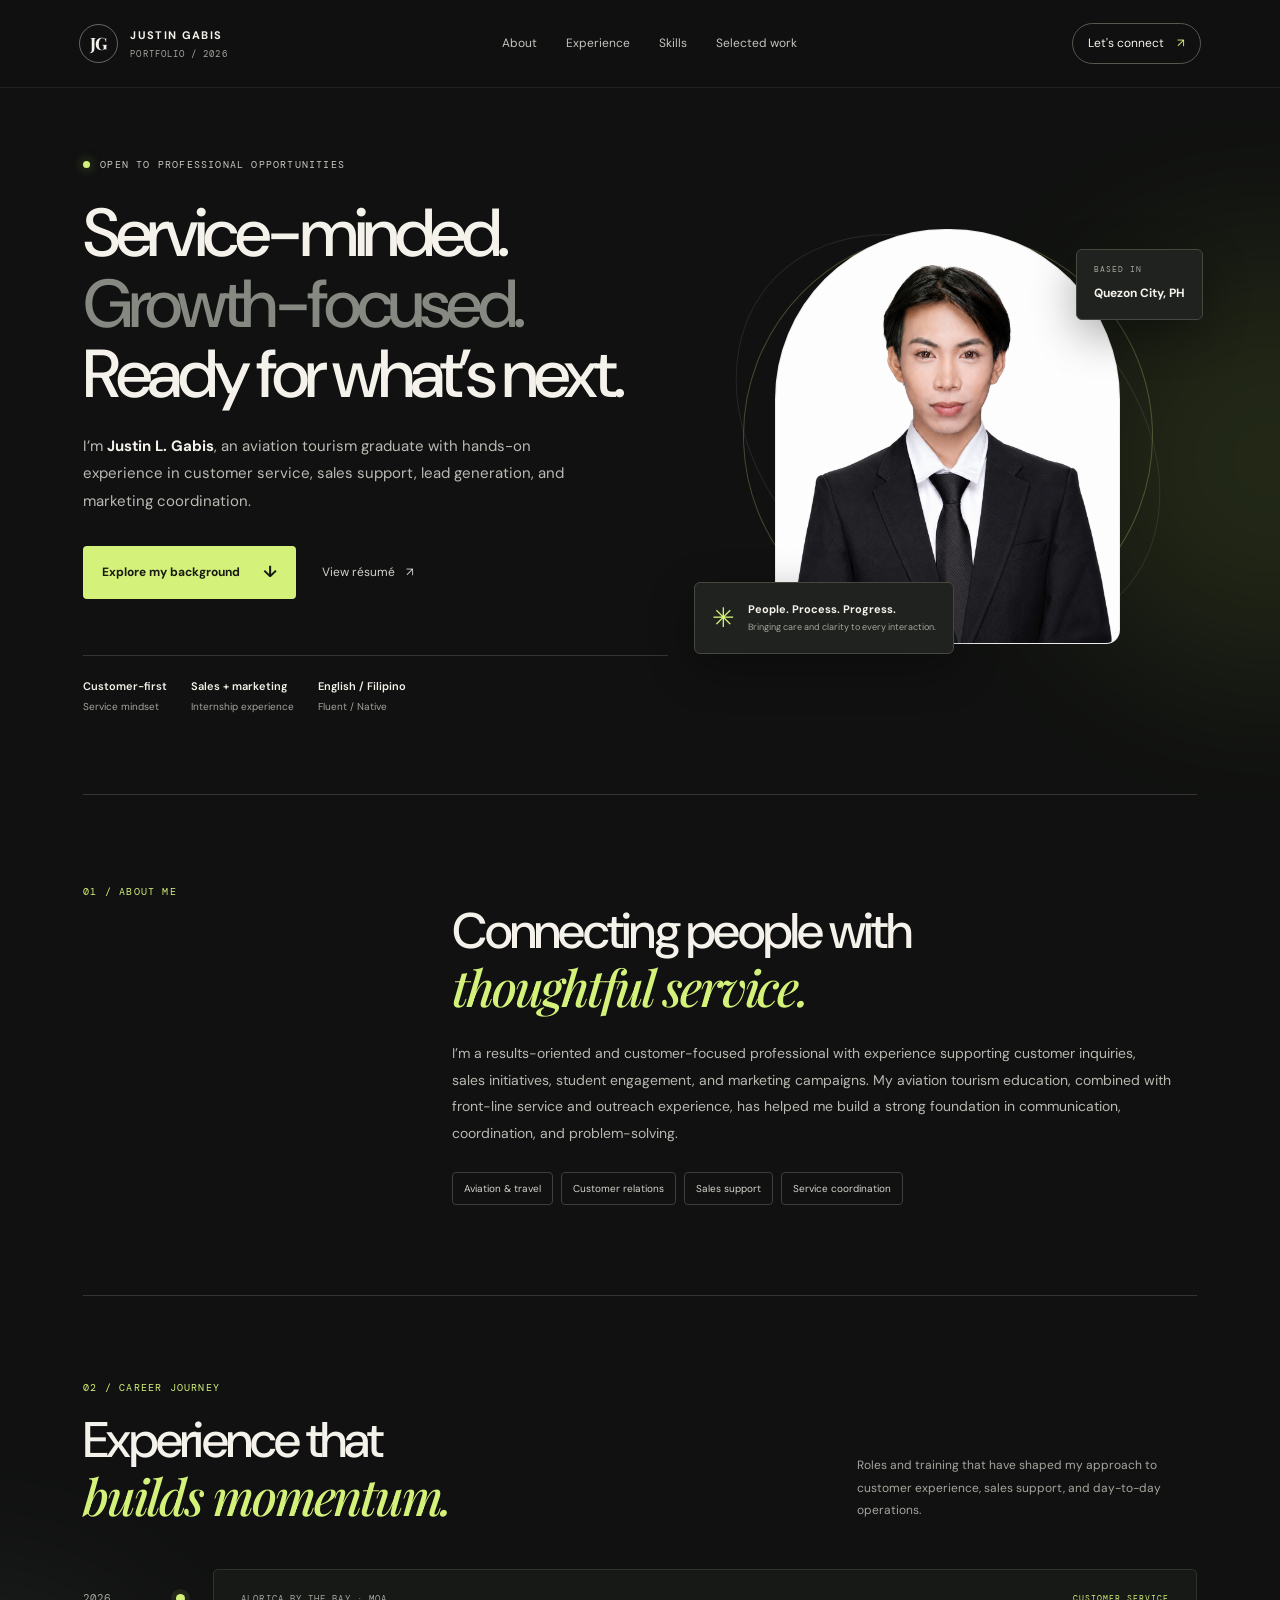
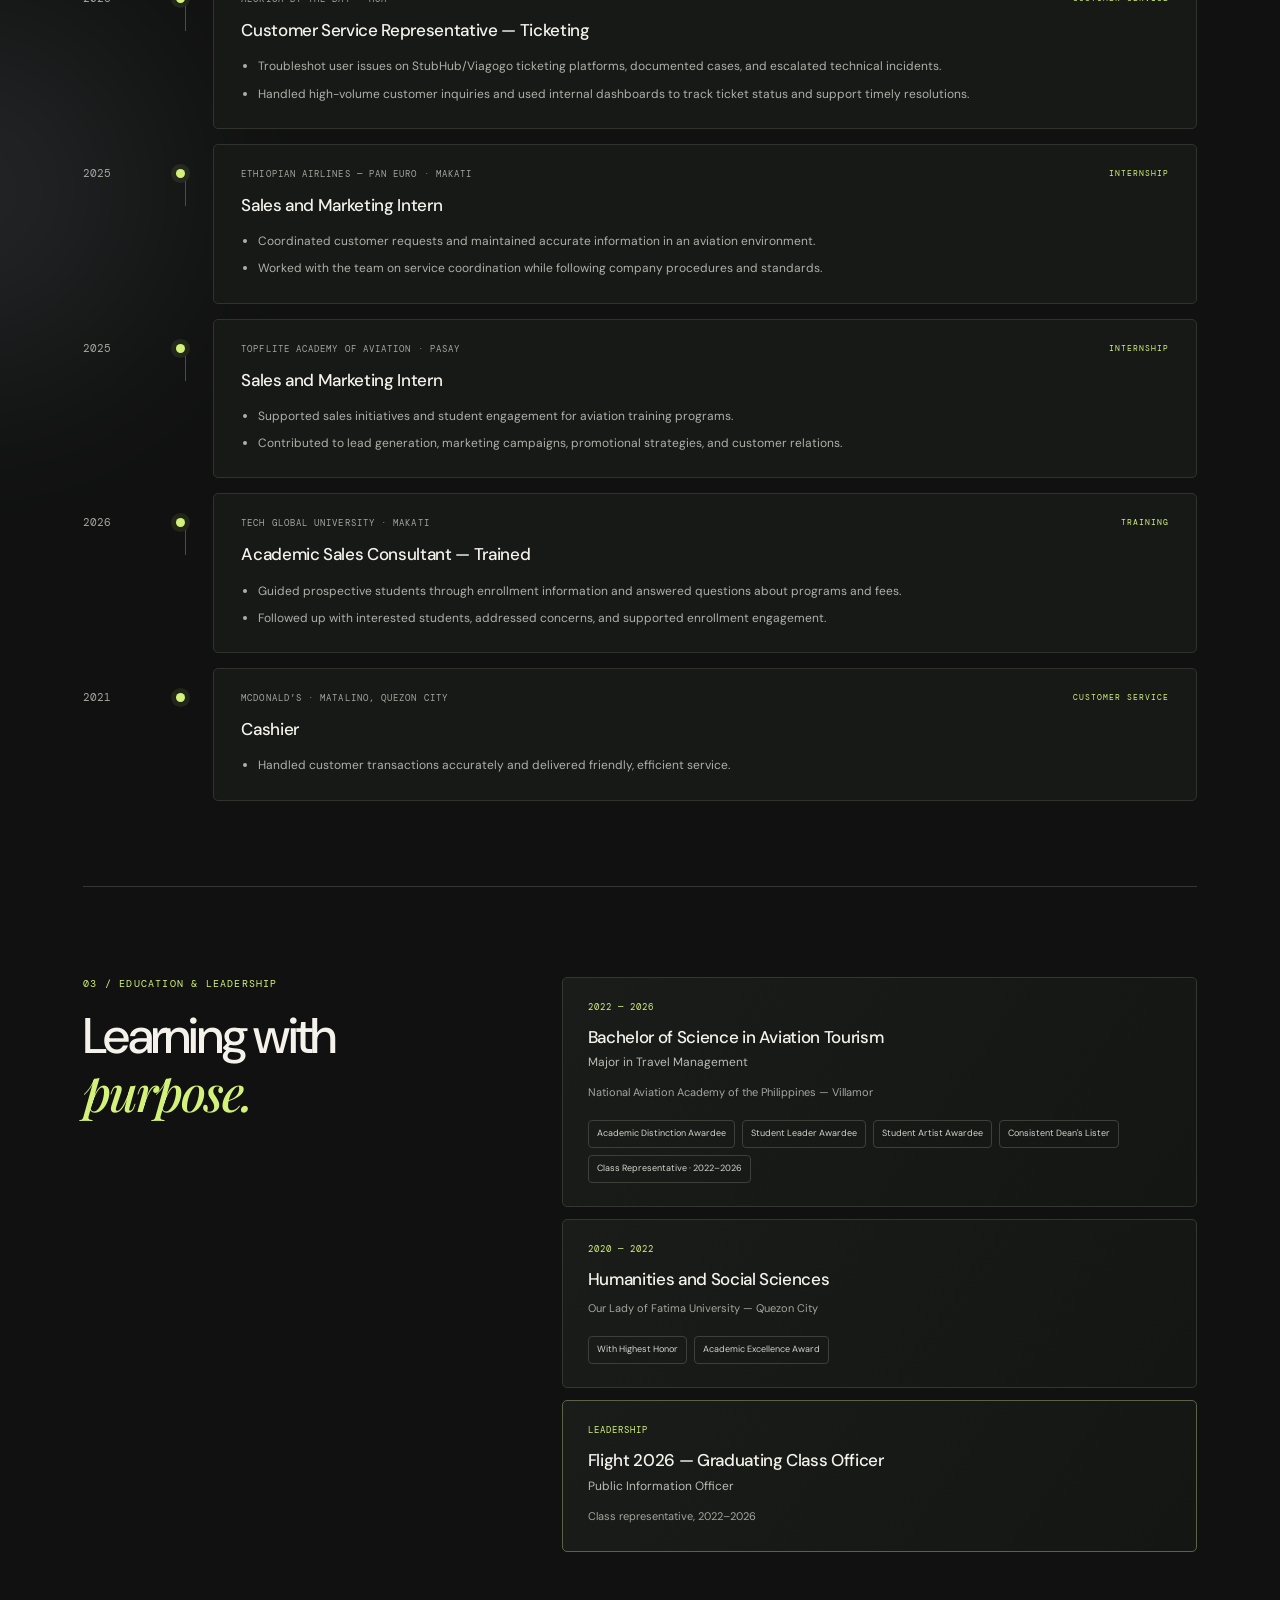
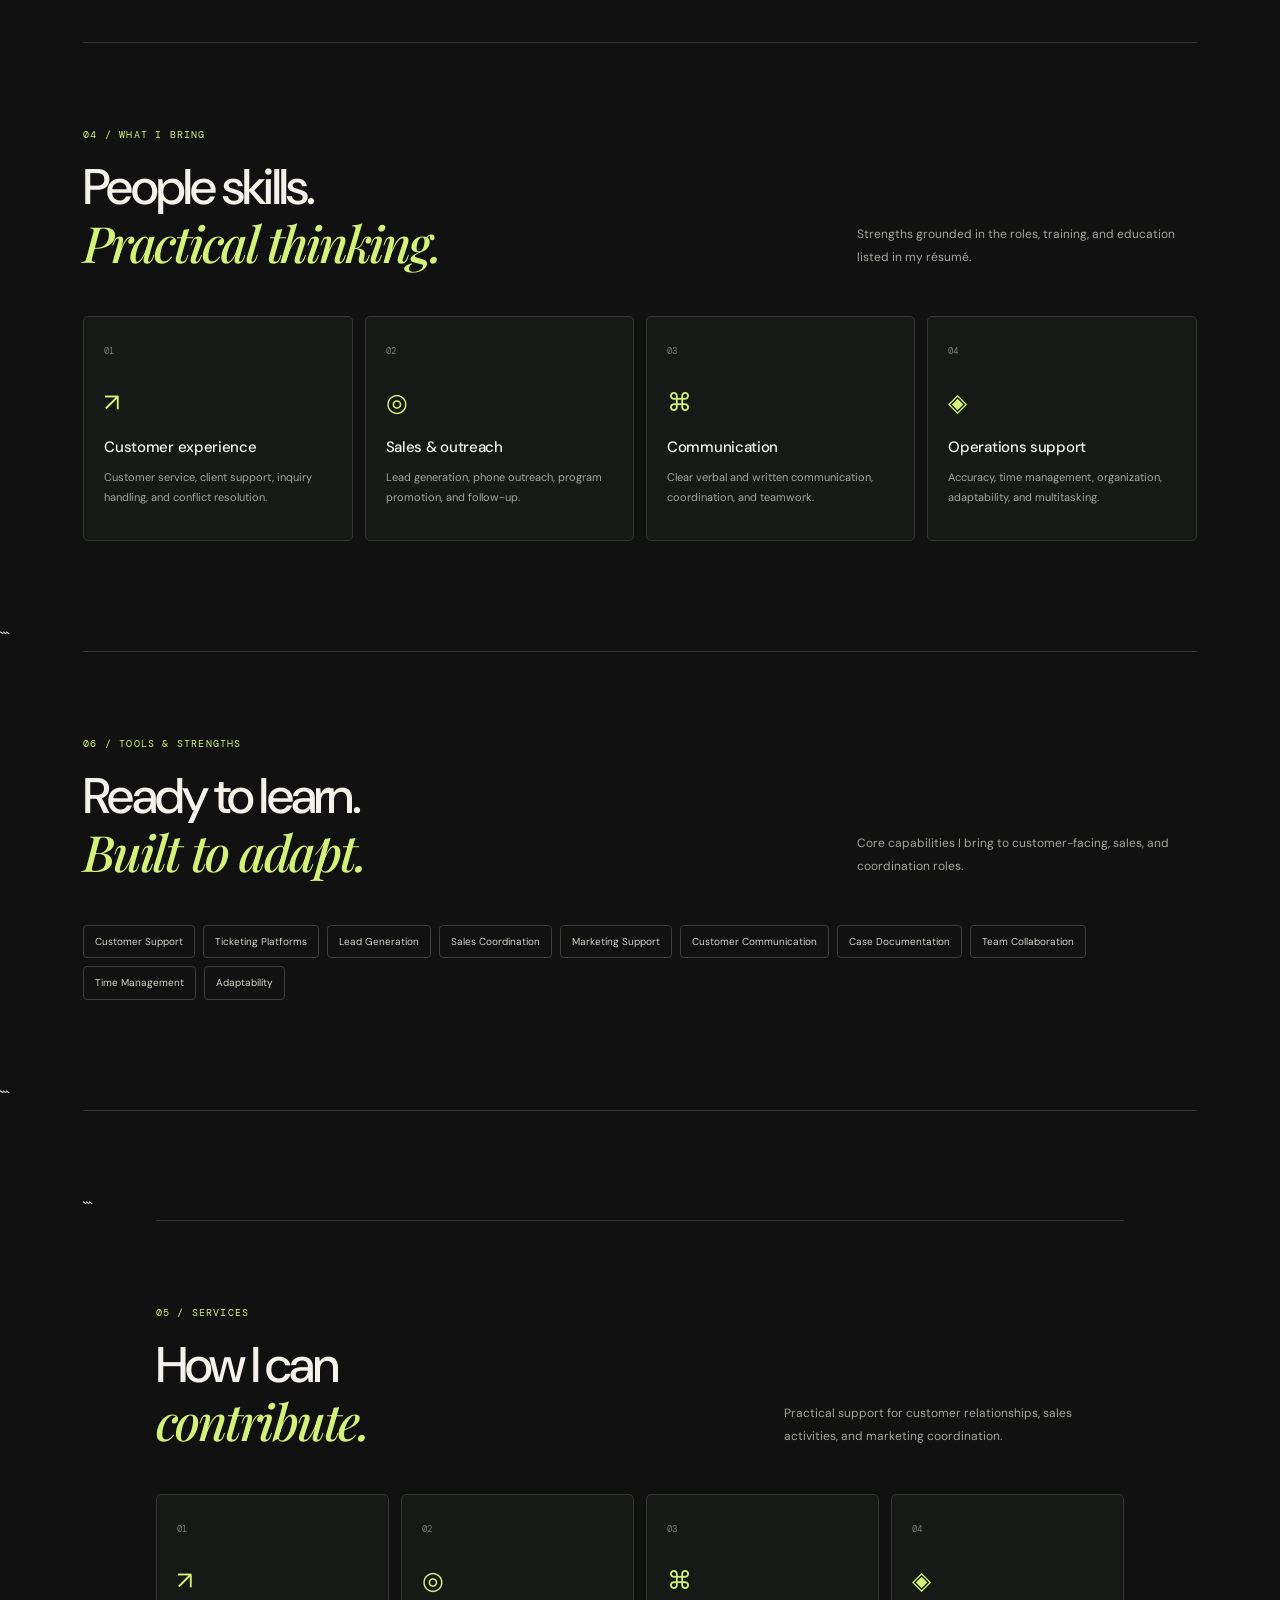
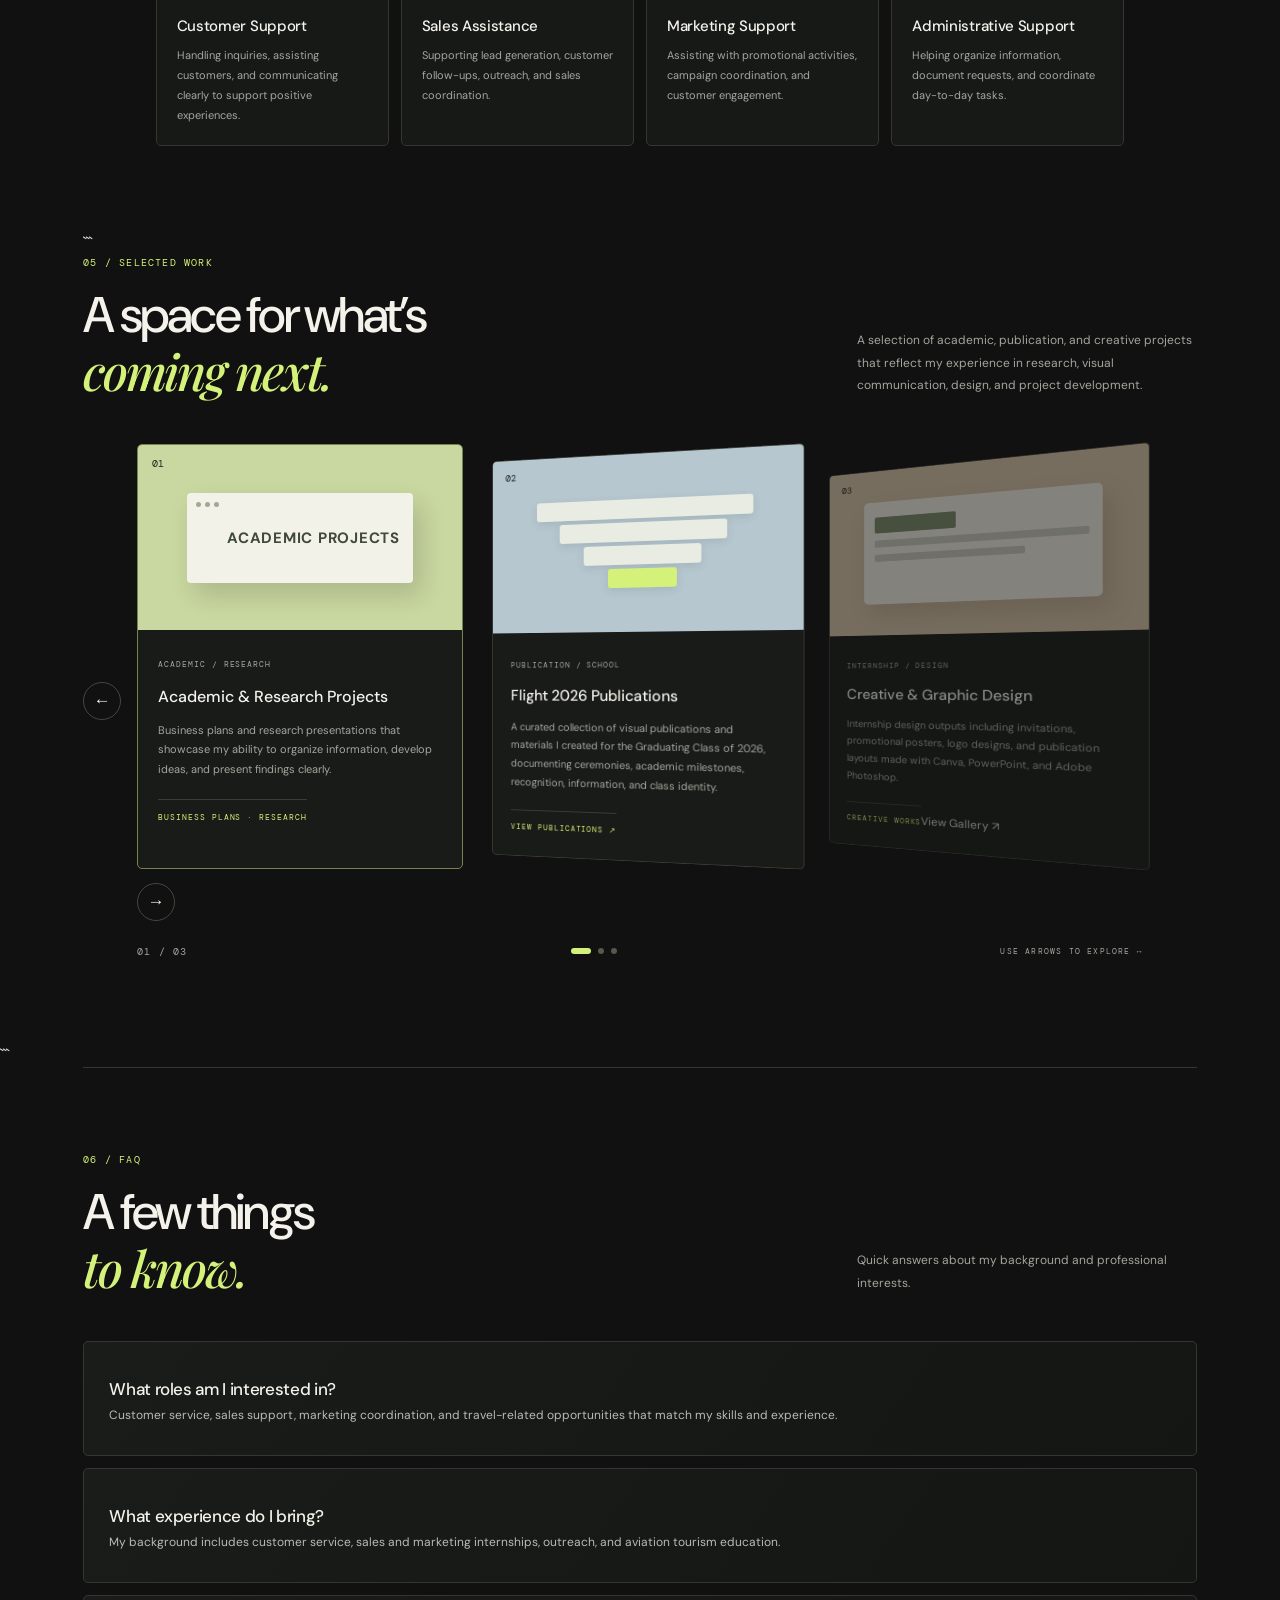
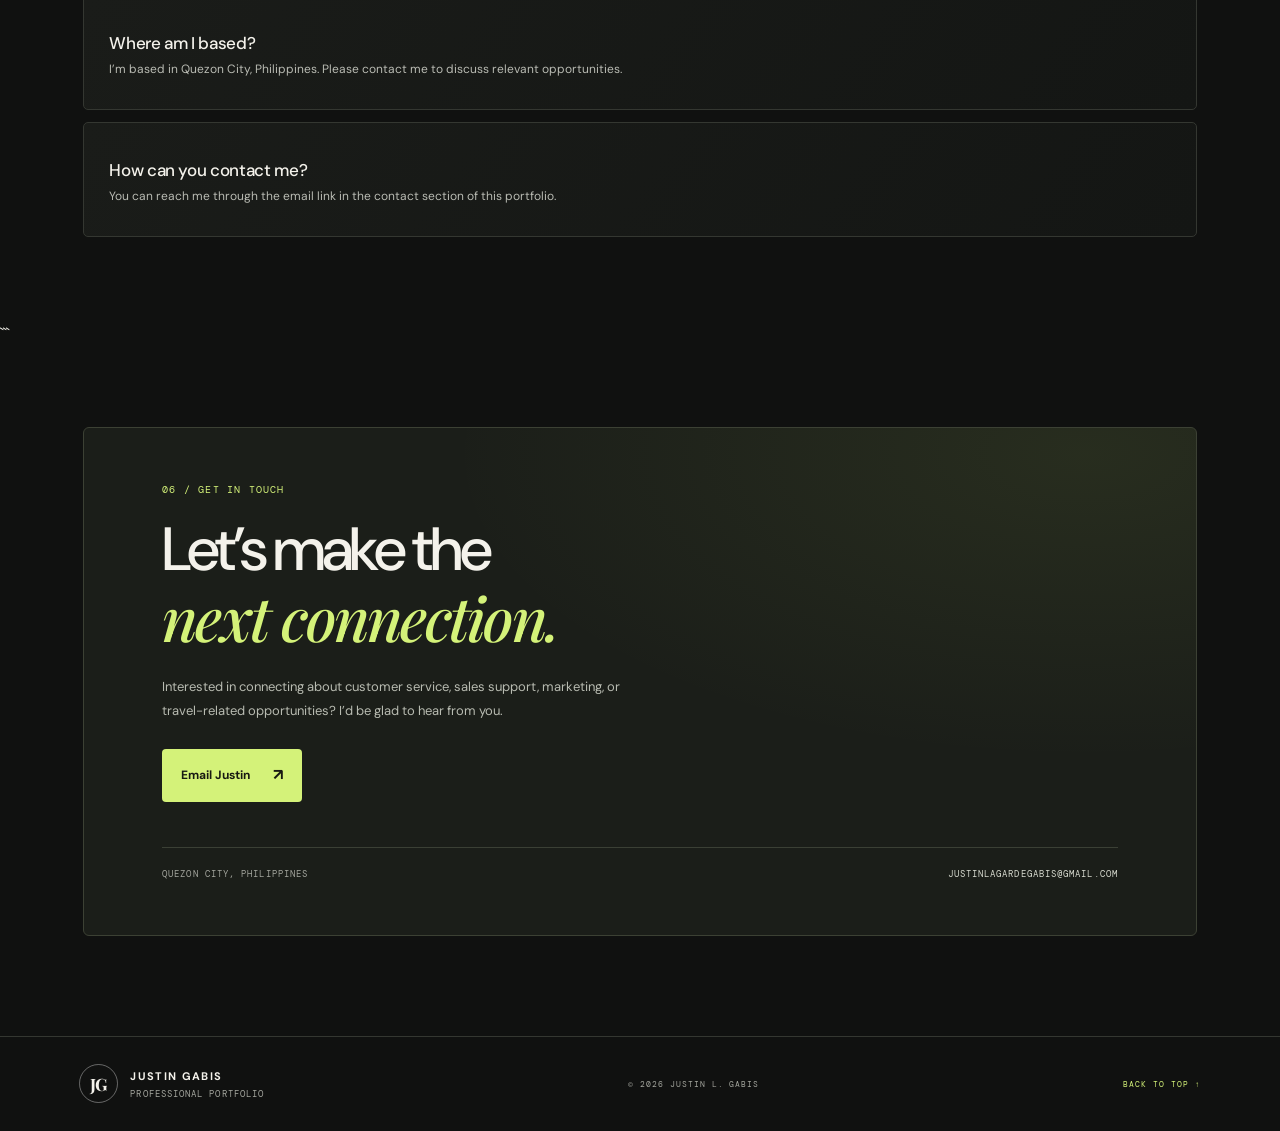
==== commit f7306931: "Update index.html" ====
--- a/index.html
+++ b/index.html
@@ -62,7 +62,7 @@
     <section class="section-shell education-grid">
       <div><div class="section-kicker">03 / EDUCATION & LEADERSHIP</div><h2>Learning with<br /><span class="serif-accent">purpose.</span></h2></div>
       <div class="education-stack">
-        <article class="education-card"><div class="edu-year">2022 — 2026</div><h3>Bachelor of Science in Aviation Tourism</h3><p>Major in Travel Management</p><span class="school-name">National Aviation Academy of the Philippines — Villamor</span><div class="edu-tags"><span>Academic Distinction Awardee</span><span>Class Representative · 2022–2026</span></div></article>
+        <article class="education-card"><div class="edu-year">2022 — 2026</div><h3>Bachelor of Science in Aviation Tourism</h3><p>Major in Travel Management</p><span class="school-name">National Aviation Academy of the Philippines — Villamor</span><div class="edu-tags"><span>Academic Distinction Awardee</span><span>Student Leader Awardee</span><span>Student Artist Awardee</span><span>Consistent Dean's Lister</span><span>Class Representative · 2022–2026</span></div></article>
         <article class="education-card"><div class="edu-year">2020 — 2022</div><h3>Humanities and Social Sciences</h3><span class="school-name">Our Lady of Fatima University — Quezon City</span><div class="edu-tags"><span>With Highest Honor</span><span>Academic Excellence Award</span></div></article>
         <article class="education-card leadership-card"><div class="edu-year">LEADERSHIP</div><h3>Flight 2026 — Graduating Class Officer</h3><p>Public Information Officer</p><span class="school-name">Class representative, 2022–2026</span></article>
       </div>
